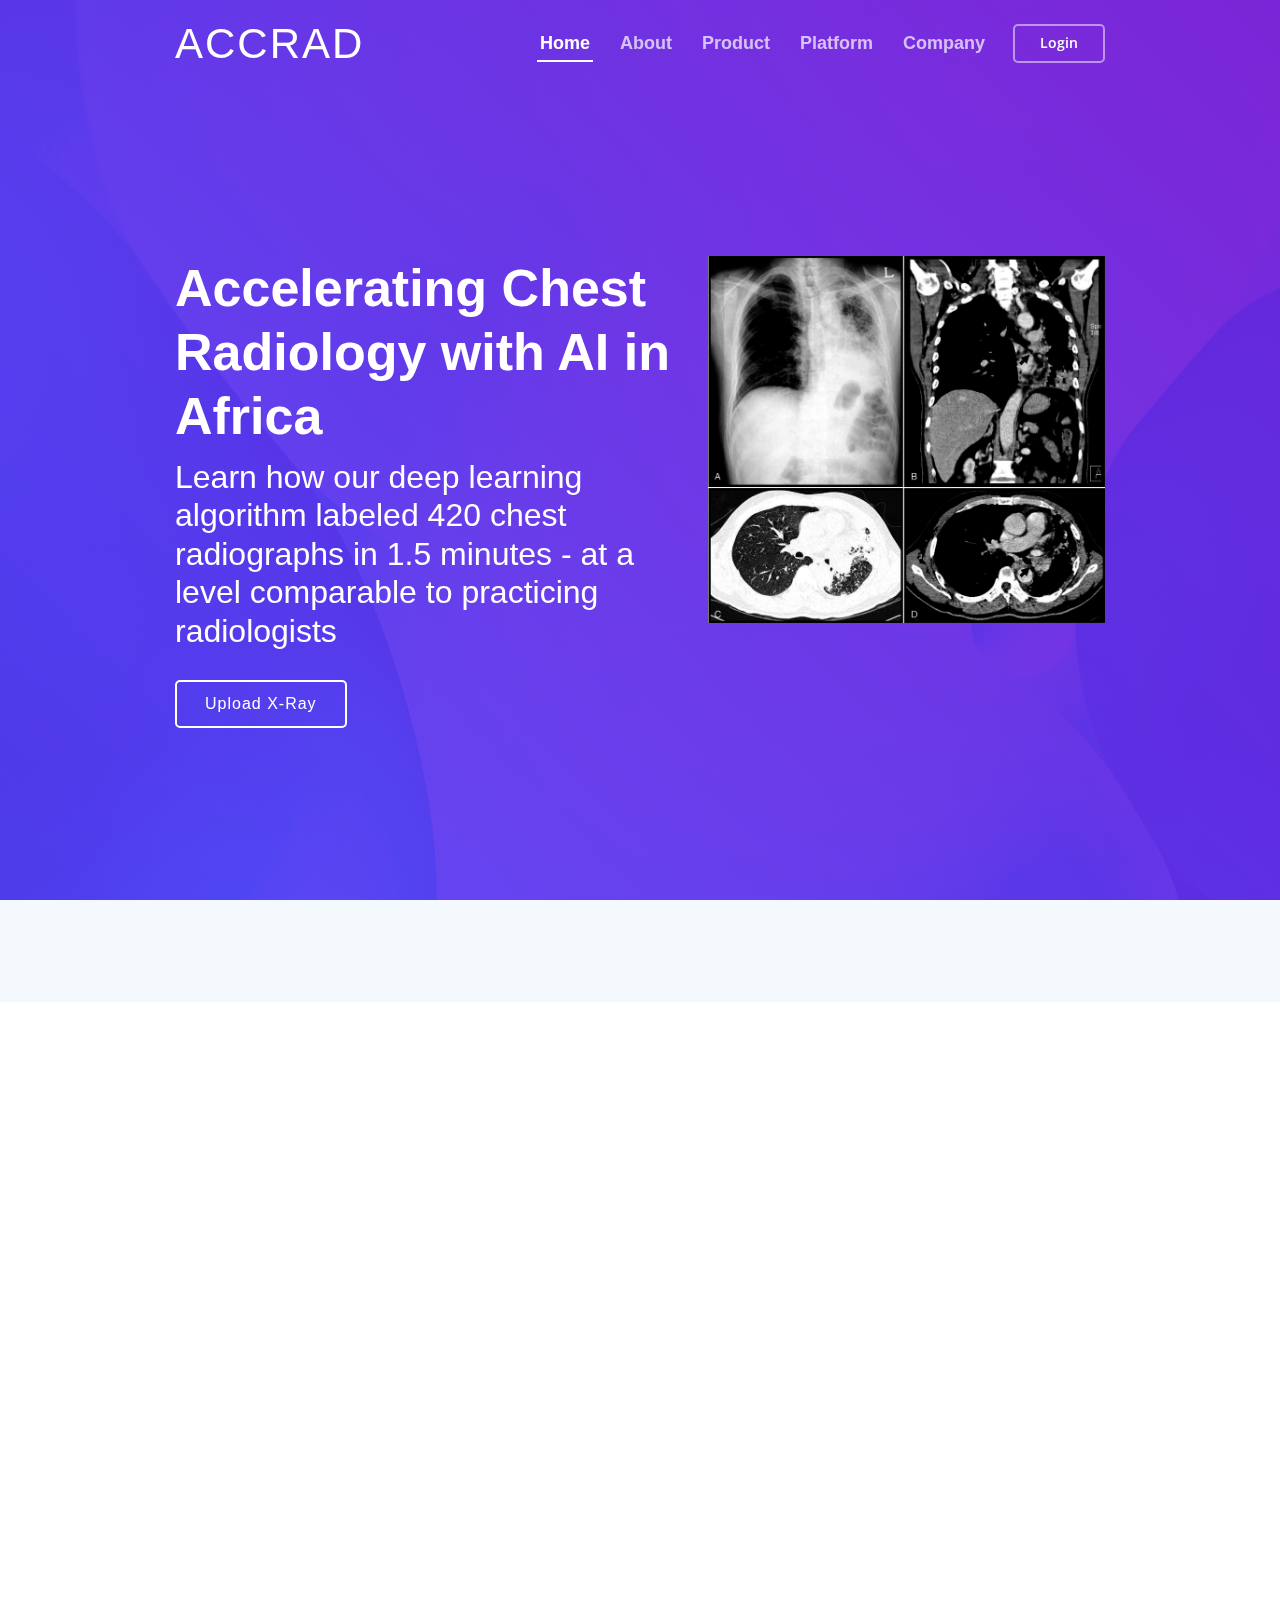
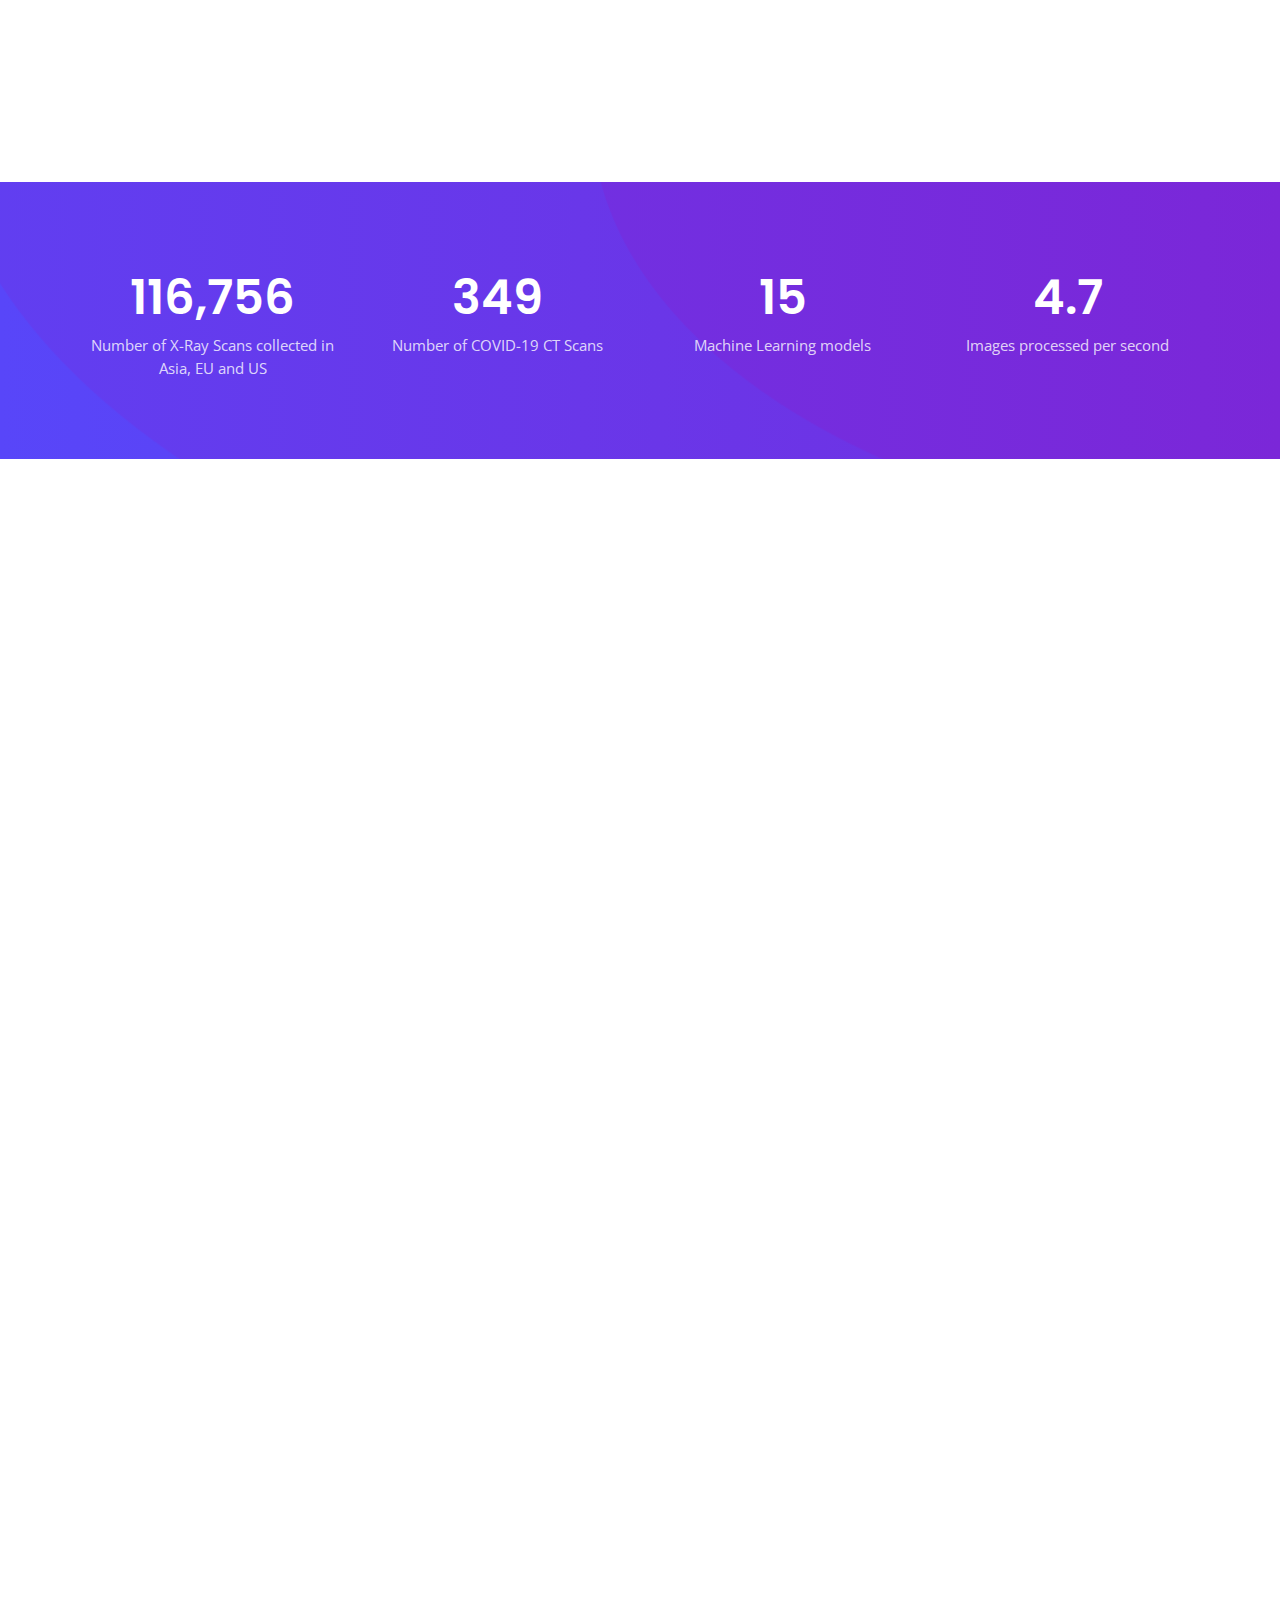
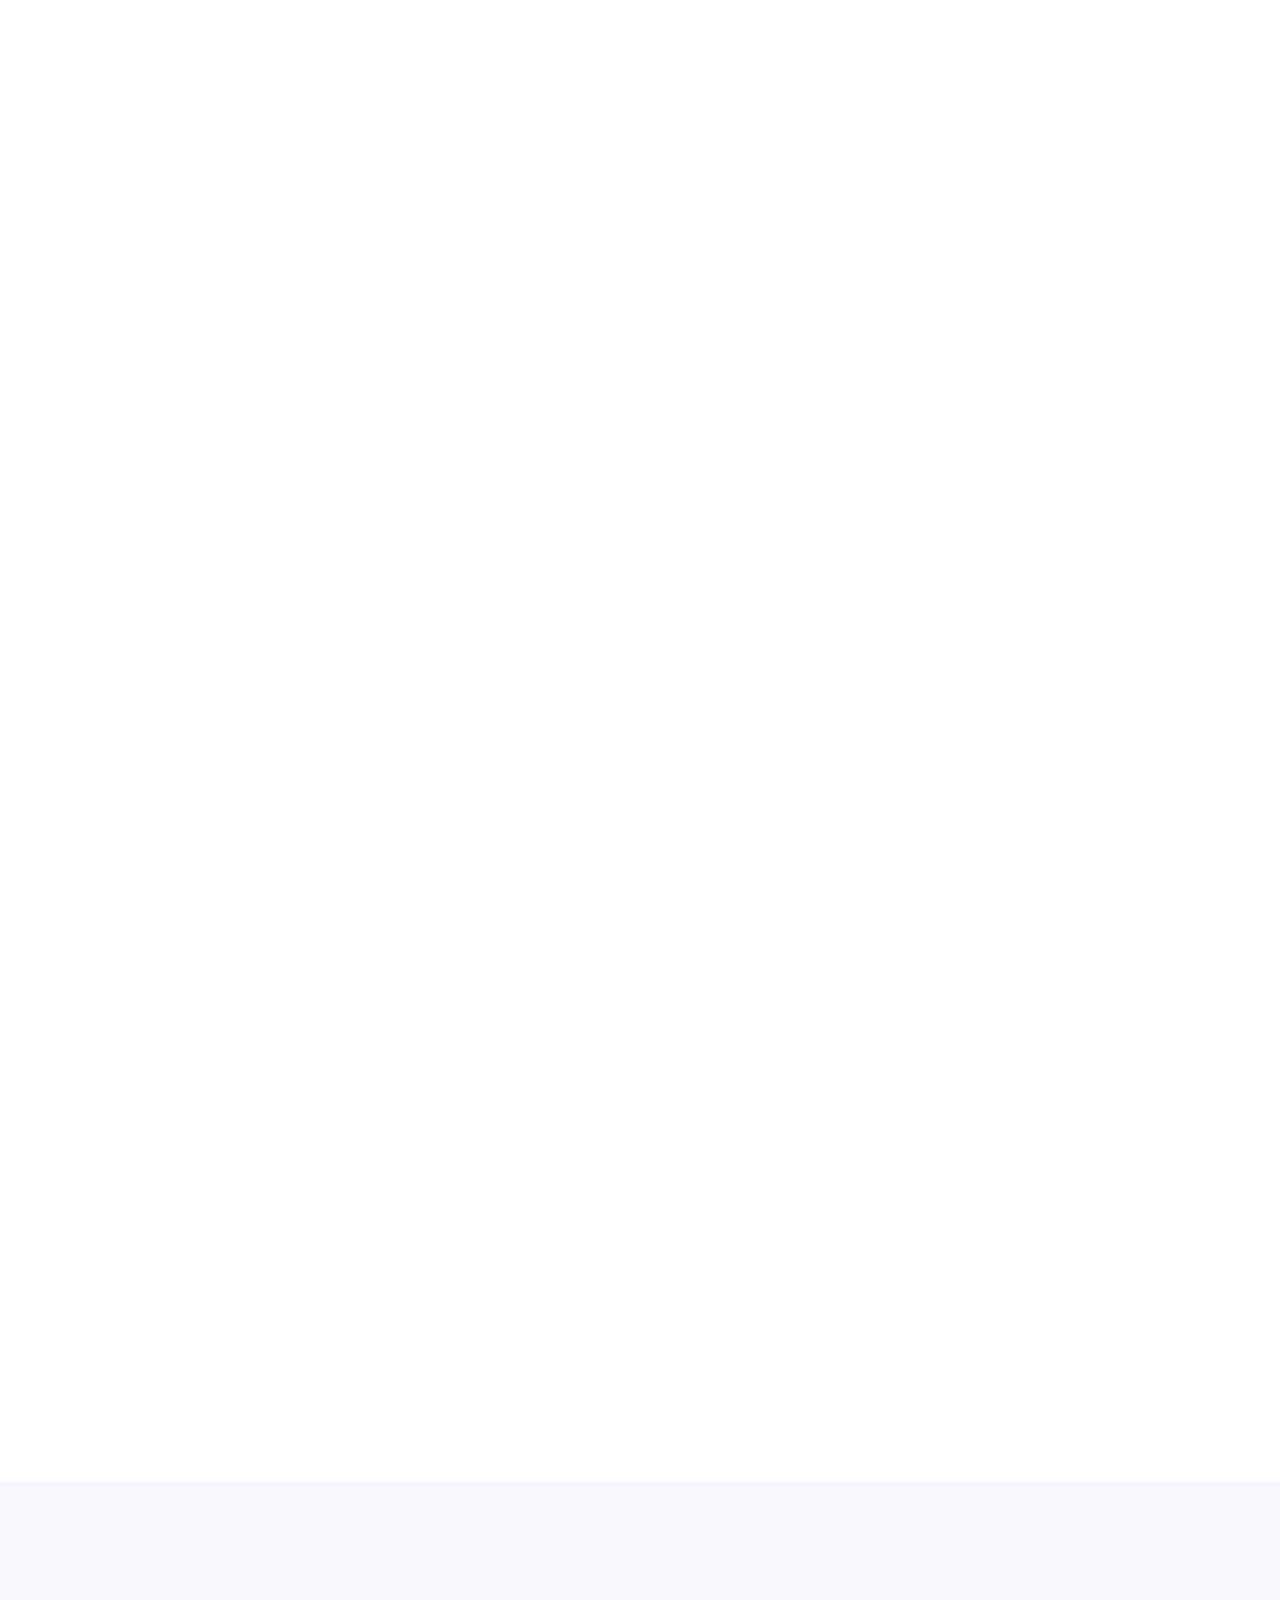
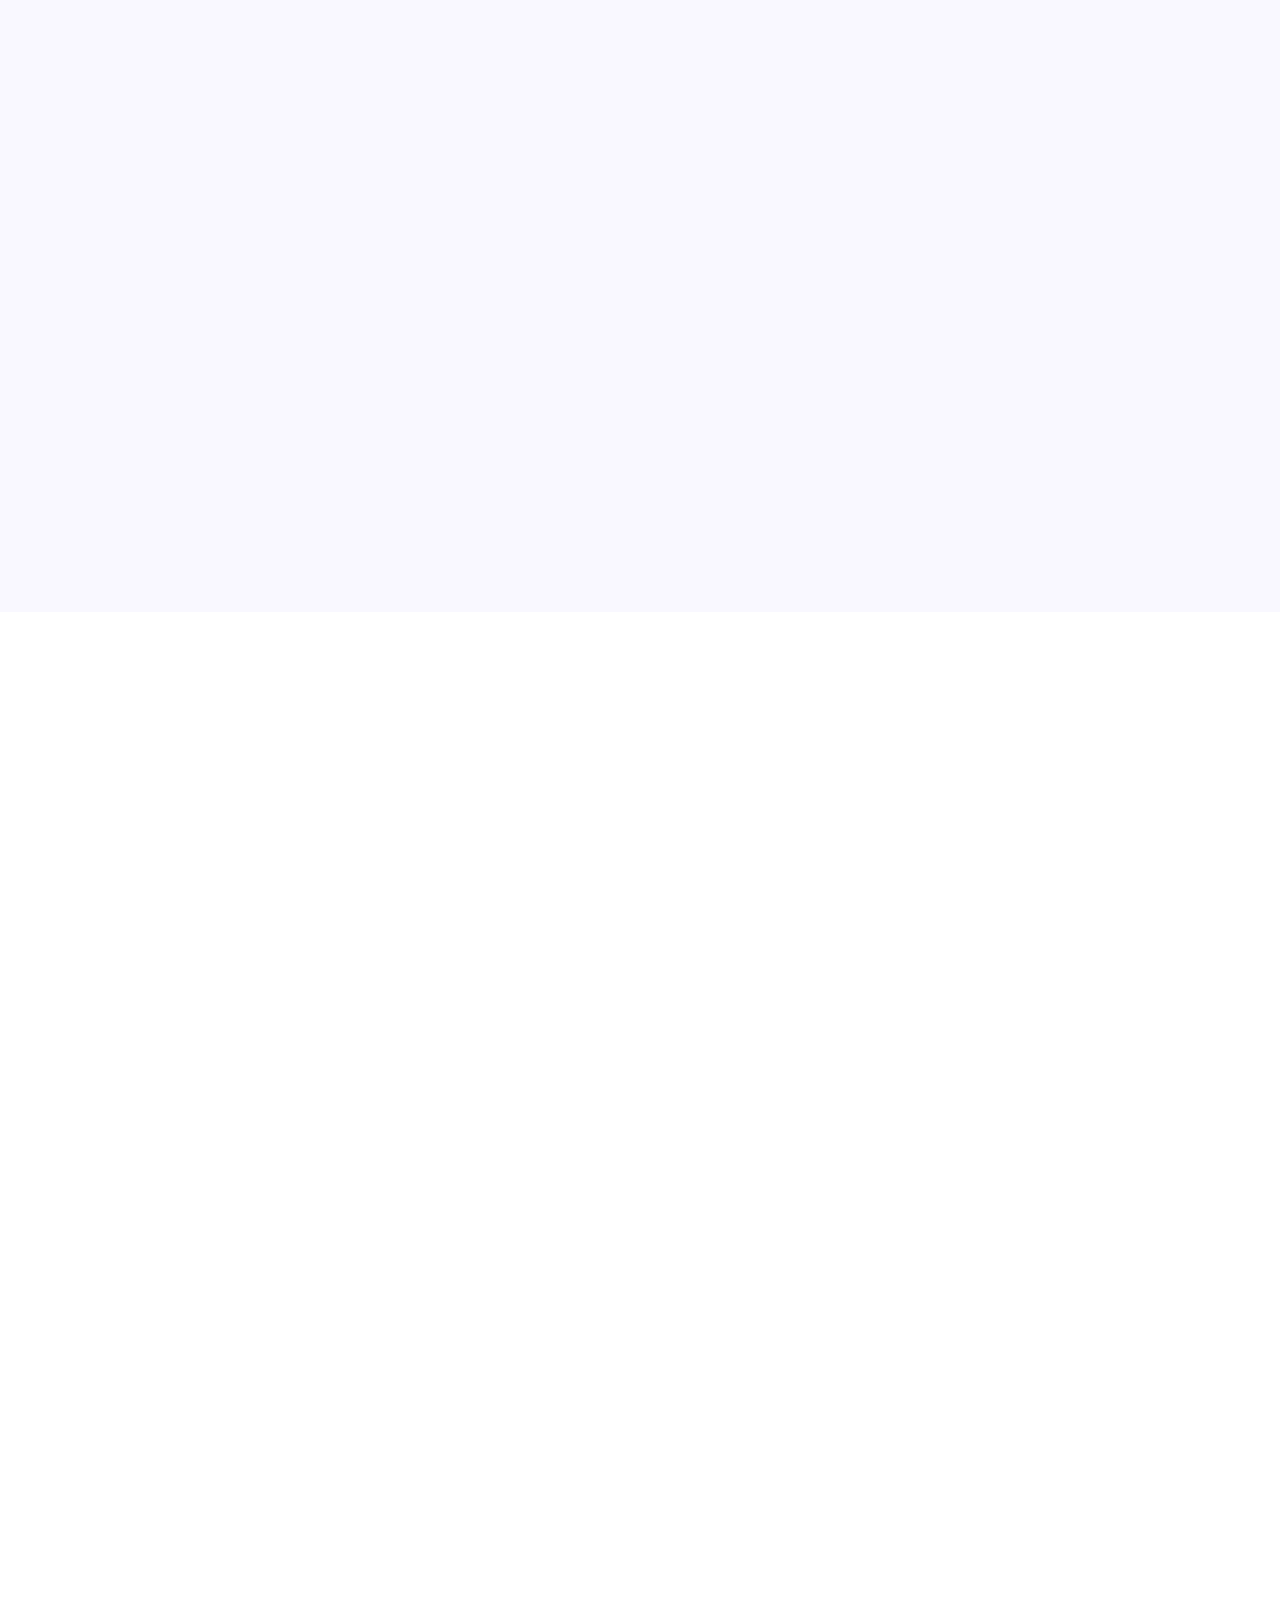
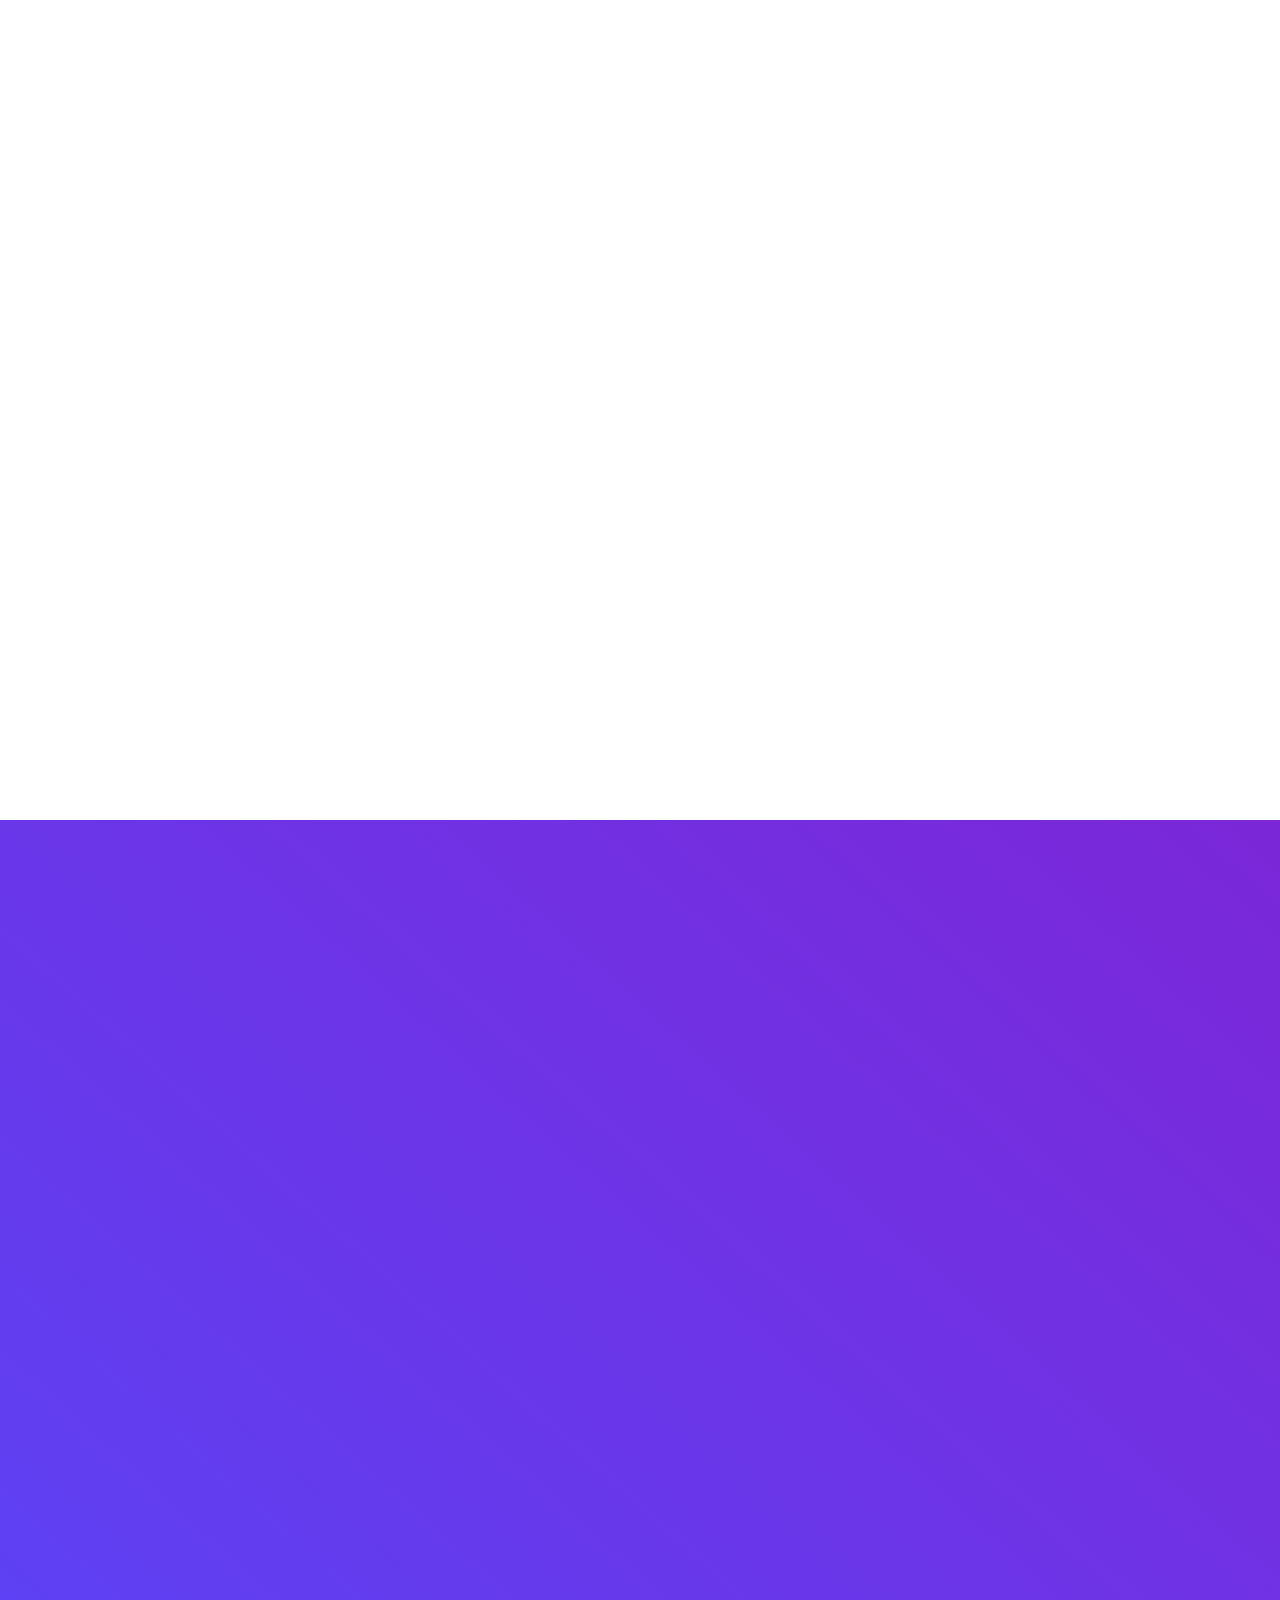
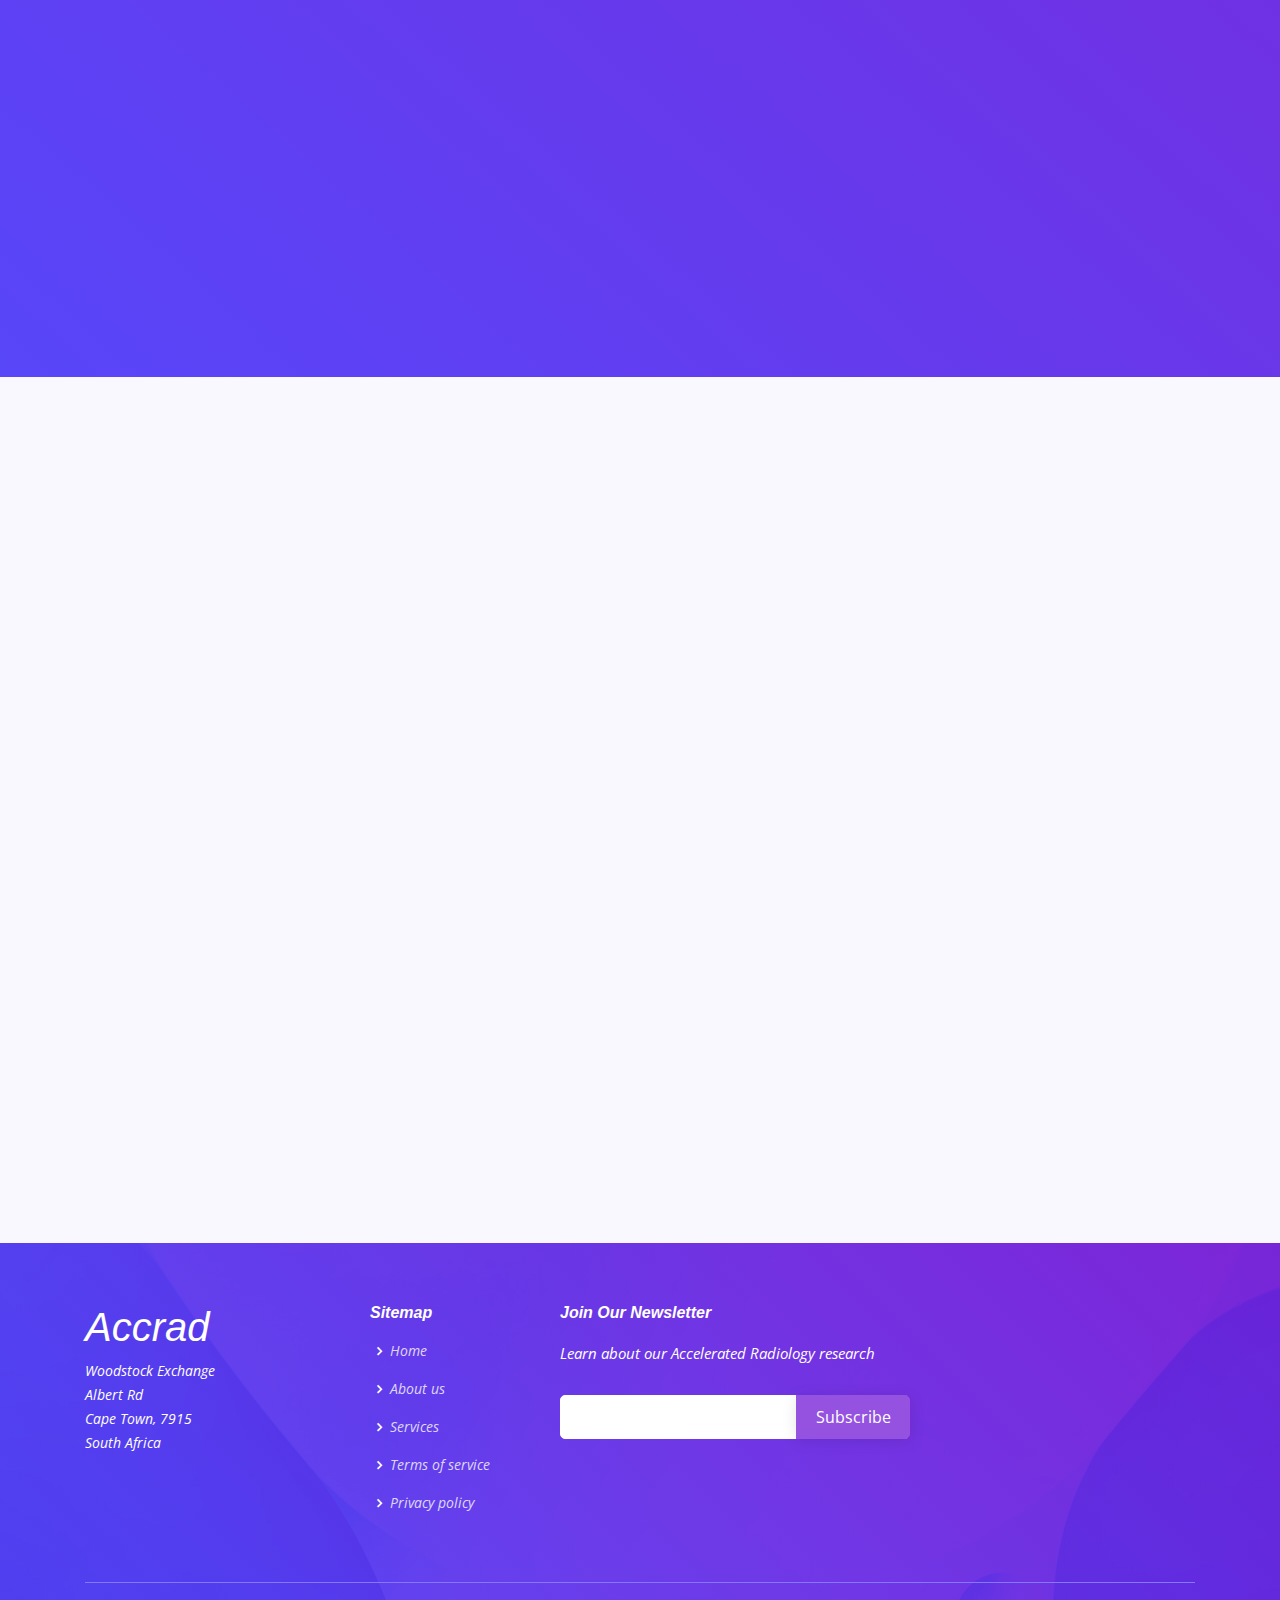
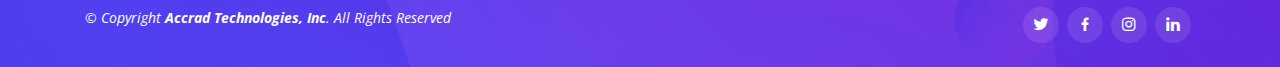
==== index.html @ ffb2a201 "prelim commit" ====
<!DOCTYPE html>
<html lang="en">

<head>
  <meta charset="utf-8">
  <meta content="width=device-width, initial-scale=1.0" name="viewport">

  <title>Accelerated Radiology</title>
  <meta content="" name="descriptison">
  <meta content="" name="keywords">

  <!-- Favicons -->
  <link href="assets/img/favicon.png" rel="icon">
  <link href="assets/img/apple-touch-icon.png" rel="apple-touch-icon">

  <!-- Google Fonts -->
  <link href="https://fonts.googleapis.com/css?family=Open+Sans:300,300i,400,400i,600,600i,700,700i|Roboto:300,300i,400,400i,500,500i,600,600i,700,700i|Poppins:300,300i,400,400i,500,500i,600,600i,700,700i" rel="stylesheet">

  <!-- Vendor CSS Files -->
  <link href="assets/vendor/bootstrap/css/bootstrap.min.css" rel="stylesheet">
  <link href="assets/vendor/icofont/icofont.min.css" rel="stylesheet">
  <link href="assets/vendor/boxicons/css/boxicons.min.css" rel="stylesheet">
  <link href="assets/vendor/owl.carousel/assets/owl.carousel.min.css" rel="stylesheet">
  <link href="assets/vendor/venobox/venobox.css" rel="stylesheet">
  <link href="assets/vendor/aos/aos.css" rel="stylesheet">

  <!-- Template Main CSS File -->
  <link href="assets/css/style.css" rel="stylesheet">

  <!-- =======================================================
  * Template Name: Techie - v2.0.0
  * Template URL: https://bootstrapmade.com/techie-free-skin-bootstrap-3/
  * Author: BootstrapMade.com
  * License: https://bootstrapmade.com/license/
  ======================================================== -->
</head>

<body>

  <!-- ======= Header ======= -->
  <header id="header" class="fixed-top ">
    <div class="container-fluid">

      <div class="row justify-content-center">
        <div class="col-xl-9 d-flex align-items-center">
          <h1 class="logo mr-auto"><a href="index.html">Accrad</a></h1>
          <!-- <h1 class="logo mr-auto"><a href="index.html" class="logo mr-auto"><img src="assets/img/logo.png" alt="" class="img-fluid"></a> </h1>
          Uncomment below if you prefer to use an image logo -->
          

          <nav class="nav-menu d-none d-lg-block">
            <ul>
              <li class="active"><a href="index.html">Home</a></li>
              <li><a href="#about">About</a></li>
              <li><a href="#services">Product</a></li>
              <li><a href="#portfolio">Platform</a></li>
              <li><a href="#team">Company</a></li>

            </ul>
          </nav><!-- .nav-menu -->

          <a href="#about" class="get-started-btn scrollto">Login</a>
        </div>
      </div>

    </div>
  </header><!-- End Header -->

  <!-- ======= Hero Section ======= -->
  <section id="hero" class="d-flex align-items-center">

    <div class="container-fluid" data-aos="fade-up">
      <div class="row justify-content-center">
        <div class="col-xl-5 col-lg-6 pt-3 pt-lg-0 order-2 order-lg-1 d-flex flex-column justify-content-center">
          <h1>Accelerating Chest Radiology with AI in Africa</h1>
          <h2>Learn how our deep learning algorithm labeled 420 chest radiographs in 1.5 minutes - at a level comparable to practicing radiologists</h2>
          <div><a href="#about" class="btn-get-started scrollto">Upload X-Ray</a></div>
        </div>
        <div class="col-xl-4 col-lg-6 order-1 order-lg-2 hero-img" data-aos="zoom-in" data-aos-delay="150">
          <img src="assets/img/hero-img.png" class="img-fluid animated" alt="">
        </div>
      </div>
    </div>

  </section><!-- End Hero -->

  <main id="main">
    <!-- ======= Clients Section ======= -->
    <section id="clients" class="clients clients">
      <div class="container">

        <div class="row">

          <div class="col-lg-2 col-md-4 col-6">
            <img src="assets/img/clients/client-1.png" class="img-fluid" alt="" data-aos="zoom-in">
          </div>

          <div class="col-lg-2 col-md-4 col-6">
            <img src="assets/img/clients/client-2.png" class="img-fluid" alt="" data-aos="zoom-in" data-aos-delay="100">
          </div>

          <div class="col-lg-2 col-md-4 col-6">
            <img src="assets/img/clients/client-3.png" class="img-fluid" alt="" data-aos="zoom-in" data-aos-delay="200">
          </div>
        </div>
      </div>
    </section><!-- End Clients Section -->
    <!-- ======= About Section ======= -->
    <section id="about" class="about">
      <div class="container">

        <div class="row">
          <div class="col-lg-6 order-1 order-lg-2" data-aos="zoom-in" data-aos-delay="150">
            <img src="assets/img/about.jpg" class="img-fluid" alt="">
          </div>
          <div class="col-lg-6 pt-4 pt-lg-0 order-2 order-lg-1 content" data-aos="fade-right">
            <h3>We assist radiologists to reduce their workload with the precision of AI</h3>
            <p class="font-normal">
              For radiologists, it can be difficult at times to diagnose with confidence under uncertainty and time pressure. Our AI helps with accurate and fast image diagnosis
            </p>
            <ul>
              <li><i class="icofont-check-circled"></i> Beyond expert-level detection of abnormal findings</li>
              <li><i class="icofont-check-circled"></i> Significant decrease in overall reading time</li>
              <li><i class="icofont-check-circled"></i> Decrease in unnecessary tests</li>
            </ul>
            <a href="#services" class="read-more">Read More <i class="icofont-long-arrow-right"></i></a>
          </div>
        </div>

      </div>
    </section><!-- End About Section -->

    <!-- ======= Counts Section ======= -->
    <section id="counts" class="counts">
      <div class="container">

        <div class="row counters">

          <div class="col-lg-3 col-6 text-center">
            <span data-toggle="counter-up">116,756</span>
            <p>Number of X-Ray Scans collected in Asia, EU and US</p>
          </div>

          <div class="col-lg-3 col-6 text-center">
            <span data-toggle="counter-up">349</span>
            <p>Number of COVID-19 CT Scans </p>
          </div>

          <div class="col-lg-3 col-6 text-center">
            <span data-toggle="counter-up">15</span>
            <p>Machine Learning models</p>
          </div>

          <div class="col-lg-3 col-6 text-center">
            <span data-toggle="counter-up">4.7</span>
            <p>Images processed per second</p>
          </div>

        </div>

      </div>
    </section><!-- End Counts Section -->

   <!-- ======= About Section ======= -->
   <section id="services" class="about">
    <div class="container">

      <div class="row">
        <div class="col-lg-6 order-1 order-lg-2" data-aos="zoom-in" data-aos-delay="150">
          <img src="assets/img/Lungs.jpg" class="img-fluid" alt="">
        </div>
        <div class="col-lg-6 pt-4 pt-lg-0 order-2 order-lg-1 content" data-aos="fade-right">
          <h3>CheXRad: a trained AI to predict diseases on x-ray images</h3>
          <p class="font-normal">
            We developed CheXRad, a deep learning algorithm that identifies locations in the chest radiograph that have predicted probability for 15 different diseases, including COVID-19
          </p>
        </div>
      </div>

    </div>
  </section><!-- End About Section -->

     <!-- ======= About Section ======= -->
     <section id="services" class="about">
      <div class="container">
  
        <div class="row">
          <div class="col-lg-6 order-1 order-lg-2" data-aos="zoom-in" data-aos-delay="150">
            <img src="assets/img/Diseases.jpg" class="img-fluid" alt="">
          </div>
          <div class="col-lg-6 pt-4 pt-lg-0 order-2 order-lg-1 content" data-aos="fade-right">
            <h3>CheXRad helps to diagnose Pathologies 160x faster</h3>
            <p class="font-normal">
              CheXRad can diagnose certain pathologies in chest radiographs at a level comparable to practicing radiologists on metrics like accuracy, sensitivity and specificity. The big difference in the performance is speed
            </p>
          </div>
        </div>
  
      </div>
    </section><!-- End About Section -->

    <!-- ======= Features Section ======= -->
    <section id="services" class="features">
      <div class="container" data-aos="fade-up">

        <div class="section-title">
          <h1>Features</h1>
          <p>Developed using Accrad’s cutting-edge deep learning technology</p>
        </div>

        <div class="row">
          <div class="col-lg-6 order-2 order-lg-1 d-flex flex-column align-items-lg-center">
            <div class="icon-box mt-5 mt-lg-0" data-aos="fade-up" data-aos-delay="100">
              <i class="bx bx-receipt"></i>
              <h4>Accrad Train</h4>
              <p>Trained with a large-scale, high-quality (clinically/CT-proven cases) training set</p>
            </div>
            <div class="icon-box mt-5" data-aos="fade-up" data-aos-delay="200">
              <i class="bx bx-cube-alt"></i>
              <h4>AI Model Manager </h4>
              <p>An AI model management tool with the ability to store and manage models locally through user inputs, pull models in from external stores via direct download services to create and manage model catalogs</p>
            </div>
            <div class="icon-box mt-5" data-aos="fade-up" data-aos-delay="300">
              <i class="bx bx-images"></i>
              <h4>Performance</h4>
              <p>Our model performed at an average AUROC 0.9991 across all the epochs. That is, our model's predictions are 99.91% correct on average across all classification thresholds</p>
            </div>
            <div class="icon-box mt-5" data-aos="fade-up" data-aos-delay="400">
              <i class="bx bx-shield"></i>
              <h4>Accrad Deploy</h4>
              <p>An extensible reference development framework that facilitates turning AI models into AI-powered clinical workflows with built-in support for DICOM communication and the ability to interface with existing hospital infrastructures</p>
            </div>
          </div>
          <div class="image col-lg-6 order-1 order-lg-2 " data-aos="zoom-in" data-aos-delay="100">
            <img src="assets/img/features.svg" alt="" class="img-fluid">
          </div>
        </div>

      </div>
    </section><!-- End Features Section -->

    <!-- ======= Services Section ======= -->
    <section id="portfolio" class="services section-bg">
      <div class="container" data-aos="fade-up">

        <div class="section-title">
          <h1>Platform</h1>
          <p>Our platform is open to third-party developers. You can upload your algorithms and help doctors save lives while generating passive income. We do the heavy-lifting of Clinical Trials and customer acquisition</p>
        </div>

        <div class="row">
          <div class="col-lg-4 col-md-6 d-flex align-items-stretch" data-aos="zoom-in" data-aos-delay="100">
            <div class="icon-box iconbox-yellow">
              <div class="icon">
                <svg width="100" height="100" viewBox="0 0 600 600" xmlns="http://www.w3.org/2000/svg">
                  <path stroke="none" stroke-width="0" fill="#f5f5f5" d="M300,503.46388370962813C374.79870501325706,506.71871716319447,464.8034551963731,527.1746412648533,510.4981551193396,467.86667711651364C555.9287308511215,408.9015244558933,512.6030010748507,327.5744911775523,490.211057578863,256.5855673507754C471.097692560561,195.9906835881958,447.69079081568157,138.11976852964426,395.19560036434837,102.3242989838813C329.3053358748298,57.3949838291264,248.02791733380457,8.279543830951368,175.87071277845988,42.242879143198664C103.41431057327972,76.34704239035025,93.79494320519305,170.9812938413882,81.28167332365135,250.07896920659033C70.17666984294237,320.27484674793965,64.84698225790005,396.69656628748305,111.28512138212992,450.4950937839243C156.20124167950087,502.5303643271138,231.32542653798444,500.4755392045468,300,503.46388370962813"></path>
                </svg>
                <i class="bx bx-layer"></i>
              </div>
              <h4><a href="">Monetize your code</a></h4>
              <p>We enable developers monetize their algorithms on our platform.  You have algorithms which can help our clients? Monetize it here</p>
            </div>
          </div>

          <div class="col-lg-4 col-md-6 d-flex align-items-stretch mt-4 mt-md-0" data-aos="zoom-in" data-aos-delay="200">
            <div class="icon-box iconbox-orange ">
              <div class="icon">
                <svg width="100" height="100" viewBox="0 0 600 600" xmlns="http://www.w3.org/2000/svg">
                  <path stroke="none" stroke-width="0" fill="#f5f5f5" d="M300,582.0697525312426C382.5290701553225,586.8405444964366,449.9789794690241,525.3245884688669,502.5850820975895,461.55621195738473C556.606425686781,396.0723002908107,615.8543463187945,314.28637112970534,586.6730223649479,234.56875336149918C558.9533121215079,158.8439757836574,454.9685369536778,164.00468322053177,381.49747125262974,130.76875717737553C312.15926192815925,99.40240125094834,248.97055460311594,18.661163978235184,179.8680185752513,50.54337015887873C110.5421016452524,82.52863877960104,119.82277516462835,180.83849132639028,109.12597500060166,256.43424936330496C100.08760227029461,320.3096726198365,92.17705696193138,384.0621239912766,124.79988738764834,439.7174275375508C164.83382741302287,508.01625554203684,220.96474134820875,577.5009287672846,300,582.0697525312426"></path>
                </svg>
                <i class="bx bx-file"></i>
              </div>
              <h4><a href="">Open Source</a></h4>
              <p>Make your open-source code available at Accrad and help doctors save lives while generating passive income for you</p>
            </div>
          </div>

          <div class="col-lg-4 col-md-6 d-flex align-items-stretch mt-4 mt-lg-0" data-aos="zoom-in" data-aos-delay="300">
            <div class="icon-box iconbox-pink">
              <div class="icon">
                <svg width="100" height="100" viewBox="0 0 600 600" xmlns="http://www.w3.org/2000/svg">
                  <path stroke="none" stroke-width="0" fill="#f5f5f5" d="M300,541.5067337569781C382.14930387511276,545.0595476570109,479.8736841581634,548.3450877840088,526.4010558755058,480.5488172755941C571.5218469581645,414.80211281144784,517.5187510058486,332.0715597781072,496.52539010469104,255.14436215662573C477.37192572678356,184.95920475031193,473.57363656557914,105.61284051026155,413.0603344069578,65.22779650032875C343.27470386102294,18.654635553484475,251.2091493199835,5.337323636656869,175.0934190732945,40.62881213300186C97.87086631185822,76.43348514350839,51.98124368387456,156.15599469081315,36.44837278890362,239.84606092416172C21.716077023791087,319.22268207091537,43.775223500013084,401.1760424656574,96.891909868211,461.97329694683043C147.22146801428983,519.5804099606455,223.5754009179313,538.201503339737,300,541.5067337569781"></path>
                </svg>
                <i class="bx bx-tachometer"></i>
              </div>
              <h4><a href="">Scalability</a></h4>
              <p> Our Platform is built on accelerated deep learning processors for scalable inference workloads in the Cloud</p>
            </div>
          </div>
        </div>

      </div>
    </section><!-- End Services Section -->
  
    <!-- ======= About Section ======= -->
    <section id="team" class="about">
      <div class="container">

        <div class="row">
          <div class="col-lg-6 order-1 order-lg-2" data-aos="zoom-in" data-aos-delay="150">
            <img src="assets/img/radacc.jpg" class="img-fluid" alt="">
          </div>
          <div class="col-lg-6 pt-4 pt-lg-0 order-2 order-lg-1 content" data-aos="fade-right">
            <h3>Accrad is building Africa’s largest medical AI software company</h3>
            <p class="font-normal">
              We are devoted to conquering cancer and other pathologies across Africa. Our AI software assists radiologists save time and diagnose with accuracy under pressure
            </p>
            <p class="font-normal">
              We make AI software that can save lives and make it better. We promote creativity. Ideas can come from intuitions, but the final product comes from robust evidence.
            <p class="font-normal">
              This is our journey. You can become part of it
            </p>              
              <ul>
              <li><i class="icofont-check-circled"></i> 2017: TMIP Brain Tumor Recognition System founded</li>
              <li><i class="icofont-check-circled"></i> 2018: TMIP Presented at Intel AI Developer Conference</li>
              <li><i class="icofont-check-circled"></i> 2019: TMIP Chest Radiograph Annotation System</li>
              <li><i class="icofont-check-circled"></i> 2020: TMIP v2 COVID-19 Recognition System</li>
              <li><i class="icofont-check-circled"></i> 2020: Renamed TMIP to Accrad (Accelerated Radiology)</li>
            </ul>
          </div>
        </div>

      </div>
    </section><!-- End About Section -->
  

    <!-- ======= Team Section ======= -->
    <section id="team" class="team">
      <div class="container">

        <div class="row">
          <div class="col-lg-4">
            <div class="section-title" data-aos="fade-right">
              <h1>Team</h1>
              <p>We are devoted to conquering cancer and
                other chest pathologies across Africa by
                assisting radiologists. Our mission is to
                deliver 100% accurate diagnosis using AI as the Radialogist's assistant.</p>
            </div>
          </div>
          <div class="col-lg-8">
            <div class="row">

              <div class="col-lg-6">
                <div class="member" data-aos="zoom-in" data-aos-delay="100">
                  <div class="pic"><img src="assets/img/team/team-1.jpg" class="img-fluid" alt=""></div>
                  <div class="member-info">
                    <h4>Shahram Rezasade</h4>
                    <span>Co-Founder</span>
                    <p>Chief Executive Officer</p>
                    <div class="social">
                      <a href="https://www.linkedin.com/in/srezasade/?originalSubdomain=uk"> <i class="bx bxl-linkedin"></i> </a>
                    </div>
                  </div>
                </div>
              </div>

              <div class="col-lg-6 mt-4 mt-lg-0">
                <div class="member" data-aos="zoom-in" data-aos-delay="200">
                  <div class="pic"><img src="assets/img/team/team-2.jpg" class="img-fluid" alt=""></div>
                  <div class="member-info">
                    <h4>Thabo Koee</h4>
                    <span>Co-Founder</span>
                    <p>Chief Technology Officer</p>
                    <div class="social">
                      <a href="https://www.linkedin.com/in/thabo-koee-584480100"> <i class="bx bxl-linkedin"></i> </a>
                    </div>
                  </div>
                </div>
              </div>

              <div class="col-lg-6 mt-4">
                <div class="member" data-aos="zoom-in" data-aos-delay="300">
                  <div class="pic"><img src="assets/img/team/team-3.jpg" class="img-fluid" alt=""></div>
                  <div class="member-info">
                    <h4>Moloti Tebogo Nakampe</h4>
                    <span>Co-Founder</span>
                    <p>Head of Applied AI</p>
                    <div class="social">

                      <a href="https://www.linkedin.com/in/moloti-tebogo-nakampe-0079664a/"> <i class="linkedin"><i class="bx bxl-linkedin"></i> </a>
                    </div>
                  </div>
                </div>
              </div>
              </div>

            </div>

          </div>
        </div>

      </div>
    </section><!-- End Team Section -->    
    <!-- ======= Frequently Asked Questions Section ======= -->
    <section id="faq" class="faq">
      <div class="container" data-aos="fade-up">

        <div class="section-title">
          <h2>Frequently Asked Questions</h2>
        </div>

        <div class="faq-list">
          <ul>
            <li data-aos="fade-up" data-aos="fade-up" data-aos-delay="100">
              <i class="bx bx-help-circle icon-help"></i> <a data-toggle="collapse" class="collapse" href="#faq-list-1">What is an algorithm? <i class="bx bx-chevron-down icon-show"></i><i class="bx bx-chevron-up icon-close"></i></a>
              <div id="faq-list-1" class="collapse show" data-parent=".faq-list">
                <p class="font-normal">
                  An algorithm is a set of step-by-step instructions which can be followed to accomplish a goal or solve a problem. A cooking recipe can be an algorithm, just like directions to the hospital. Most of the time, however, we refer to computer algorithms. These are pieces of computer code aimed at solving specific problems. You insert data, the computer algorithm performs calculations based on this data, and gives you an output; the solution to the problem. In the context of radiology, an algorithm is usually a piece of computer code that takes a medical image as input and returns an answer to help the radiologist with his/her diagnosis.
                </p>
              </div>
            </li>

            <li data-aos="fade-up" data-aos-delay="200">
              <i class="bx bx-help-circle icon-help"></i> <a data-toggle="collapse" href="#faq-list-2" class="collapsed">What is (training) data? <i class="bx bx-chevron-down icon-show"></i><i class="bx bx-chevron-up icon-close"></i></a>
              <div id="faq-list-2" class="collapse" data-parent=".faq-list">
                <p>
                  To build an algorithm you (almost) always need a dataset, the training data, to get started. This dataset will be a batch of the type of data you want your algorithm to analyze. In radiology, this would be image data. Depending on the type of algorithm used, you may need additional information as well. This may be information on what you see in the image (e.g. a segmentation) or other patient information. 
                </p>
              </div>
            </li>

            <li data-aos="fade-up" data-aos-delay="300">
              <i class="bx bx-help-circle icon-help"></i> <a data-toggle="collapse" href="#faq-list-3" class="collapsed">What is artificial intelligence (AI) and how does it work?
                <i class="bx bx-chevron-down icon-show"></i><i class="bx bx-chevron-up icon-close"></i></a>
              <div id="faq-list-3" class="collapse" data-parent=".faq-list">
                <p>
                  Depending on the context, several definitions for artificial intelligence can be used. Many of these definitions link human behavior to the (intended) behavior of a computer. In the case of radiology these definitions do not quite cover the scope of AI as there are many situations where AI exceeds human capabilities. In radiogenomics, for example, we link genetic information to what we see on medical images, enabling us to predict the presence or absence of genetic mutations in a tumor which can be used to determine further diagnosis and management.
                </p>
              </div>
            </li>

            <li data-aos="fade-up" data-aos-delay="400">
              <i class="bx bx-help-circle icon-help"></i> <a data-toggle="collapse" href="#faq-list-4" class="collapsed">What is machine learning (ML) and how does it work? <i class="bx bx-chevron-down icon-show"></i><i class="bx bx-chevron-up icon-close"></i></a>
              <div id="faq-list-4" class="collapse" data-parent=".faq-list">
                <p>
                  Machine learning algorithms are a subset of artificial intelligence methods, characterized by the fact that you do not have to tell the computer how to solve the problem in advance. Instead, the computer learns to solve tasks by recognizing patterns in the data.
                </p>
              </div>
            </li>

            <li data-aos="fade-up" data-aos-delay="500">
              <i class="bx bx-help-circle icon-help"></i> <a data-toggle="collapse" href="#faq-list-5" class="collapsed">What is deep learning (DL) and how does it work? <i class="bx bx-chevron-down icon-show"></i><i class="bx bx-chevron-up icon-close"></i></a>
              <div id="faq-list-5" class="collapse" data-parent=".faq-list">
                <p>
                  Deep learning is a subset of machine learning with the main differentiating factor being that deep learning uses “deep neural networks”, whereas machine learning comprises a much broader set of techniques. Deep neural networks are similar to the simple network described previously. However, deep networks have hidden layers between the input and the output layer to refine the calculations and hence the predictions. Simple neural networks require pre-processing to derive the image features which will be the input data for the network, whereas deep neural networks can use the image directly as input.
                </p>
              </div>
            </li>

            <li data-aos="fade-up" data-aos-delay="060">
              <i class="bx bx-help-circle icon-help"></i> <a data-toggle="collapse" href="#faq-list-4" class="collapsed">How can AI help the radiologist? <i class="bx bx-chevron-down icon-show"></i><i class="bx bx-chevron-up icon-close"></i></a>
              <div id="faq-list-4" class="collapse" data-parent=".faq-list">
                <p>
                  Radiologists are extremely busy healthcare professionals. They cannot afford to make any mistakes. They need to interact with a wide range of referring physicians; neurologists, urologists, orthopedic practitioners, the list goes on. They need to be sharp, always. What AI can bring these stretched radiologists and make them even better at what they do is:
                </p>
                <p>
                  Provide a more differentiated diagnosis
                </p>
                <p>
                  Pick up repetitive routine tasks, Offer a second opinion 
                </p>
                <p>
                  Eliminate inter- and intra-observer variability, 
                  Quality increase for better patient outcomes, 
                  Efficiency improvement to benefit the patient                                    
                </p>                
              </div>
            </li> 
            

            <li data-aos="fade-up" data-aos-delay="700">
              <i class="bx bx-help-circle icon-help"></i> <a data-toggle="collapse" href="#faq-list-4" class="collapsed">Will AI take over radiologist jobs? <i class="bx bx-chevron-down icon-show"></i><i class="bx bx-chevron-up icon-close"></i></a>
              <div id="faq-list-4" class="collapse" data-parent=".faq-list">
                <p>
                  No, it will not take over radiologist jobs. It most certainly will take over some radiologist tasks. It will support radiologists by performing automatic measurements which are currently very time consuming. It will pick up routine tasks which are experienced as cumbersome by a lot of radiologists. Yet, radiologists have a much more differentiated job than these type of tasks alone. In summary, AI is here to assist radiologist to make their lives easier.
                </p>
              </div>
            </li>            

          </ul>
        </div>

      </div>
    </section><!-- End Frequently Asked Questions Section -->

    <!-- ======= Contact Section ======= -->
    <section id="contact" class="contact section-bg">
      <div class="container" data-aos="fade-up">

        <div class="section-title">
          <h1>Contact</h1>
        </div>

        <div class="row">
          <div class="col-lg-6">
            <div class="info-box mb-4">
              <i class="bx bx-map"></i>
              <h3>Our Address</h3>
              <p>
                Woodstock Exchange, Albert Rd, Cape Town, 7915, South Africa <br>
              </p>
            </div>
          </div>

        </div>

        <div class="row">

          <div class="col-lg-6 ">
            <iframe class="mb-4 mb-lg-0" src="https://www.google.com/maps/embed?pb=!1m18!1m12!1m3!1d3310.553403108621!2d18.44368381521181!3d-33.92689198064036!2m3!1f0!2f0!3f0!3m2!1i1024!2i768!4f13.1!3m3!1m2!1s0x1dcc5d995deb029f%3A0x5c8eab4443e8b831!2sWoodstock%20Exchange%2C%20Albert%20Rd%2C%20Woodstock%2C%20Cape%20Town%2C%207915!5e0!3m2!1sen!2sza!4v1588861807809!5m2!1sen!2sza" frameborder="0" style="border:0; width: 100%; height: 384px;" allowfullscreen></iframe>
          </div>

          <div class="col-lg-6">
            <form action="forms/contact.php" method="post" role="form" class="php-email-form">
              <div class="form-row">
                <div class="col-md-6 form-group">
                  <input type="text" name="name" class="form-control" id="name" placeholder="Your Name" data-rule="minlen:4" data-msg="Please enter at least 4 chars" />
                  <div class="validate"></div>
                </div>
                <div class="col-md-6 form-group">
                  <input type="email" class="form-control" name="email" id="email" placeholder="Your Email" data-rule="email" data-msg="Please enter a valid email" />
                  <div class="validate"></div>
                </div>
              </div>
              <div class="form-group">
                <input type="text" class="form-control" name="subject" id="subject" placeholder="Subject" data-rule="minlen:4" data-msg="Please enter at least 8 chars of subject" />
                <div class="validate"></div>
              </div>
              <div class="form-group">
                <textarea class="form-control" name="message" rows="5" data-rule="required" data-msg="Please write something for us" placeholder="Message"></textarea>
                <div class="validate"></div>
              </div>
              <div class="mb-3">
                <div class="loading">Loading</div>
                <div class="error-message"></div>
                <div class="sent-message">Your message has been sent. Thank you!</div>
              </div>
              <div class="text-center"><button type="submit">Send Message</button></div>
            </form>
          </div>

        </div>

      </div>
    </section><!-- End Contact Section -->

  </main><!-- End #main -->

  <!-- ======= Footer ======= -->
  <footer id="footer">

    <div class="footer-top">
      <div class="container">
        <div class="row">

          <div class="col-lg-3 col-md-6 footer-contact">
            <h1>Accrad</h1>
            <p>
              Woodstock Exchange <br>
              Albert Rd<br>
              Cape Town, 7915<br>
              South Africa <br><br>
            </p>
          </div>

          <div class="col-lg-2 col-md-6 footer-links">
            <h4>Sitemap</h4>
            <ul>
              <li><i class="bx bx-chevron-right"></i> <a href="#">Home</a></li>
              <li><i class="bx bx-chevron-right"></i> <a href="#">About us</a></li>
              <li><i class="bx bx-chevron-right"></i> <a href="#">Services</a></li>
              <li><i class="bx bx-chevron-right"></i> <a href="#">Terms of service</a></li>
              <li><i class="bx bx-chevron-right"></i> <a href="#">Privacy policy</a></li>
            </ul>
          </div>

          <div class="col-lg-4 col-md-6 footer-newsletter">
            <h4>Join Our Newsletter</h4>
            <p>Learn about our Accelerated Radiology research</p>
            <form action="" method="post">
              <input type="email" name="email"><input type="submit" value="Subscribe">
            </form>
          </div>

        </div>
      </div>
    </div>

    <div class="container">

      <div class="copyright-wrap d-md-flex py-4">
        <div class="mr-md-auto text-center text-md-left">
          <div class="copyright">
            &copy; Copyright <strong><span>Accrad Technologies, Inc</span></strong>. All Rights Reserved
          </div>
        </div>
        <div class="social-links text-center text-md-right pt-3 pt-md-0">
          <a href="https://twitter.com/AccradAI" class="twitter"><i class="bx bxl-twitter"></i></a>
          <a href="https://www.instagram.com/accrad/" class="facebook"><i class="bx bxl-facebook"></i></a>
          <a href="https://www.instagram.com/accrad/" class="instagram"><i class="bx bxl-instagram"></i></a>
          <a href="https://twitter.com/AccradAI" class="linkedin"><i class="bx bxl-linkedin"></i></a>
        </div>
      </div>

    </div>
  </footer><!-- End Footer -->

  <a href="#" class="back-to-top"><i class="icofont-simple-up"></i></a>
  <div id="preloader"></div>

  <!-- Vendor JS Files -->
  <script src="assets/vendor/jquery/jquery.min.js"></script>
  <script src="assets/vendor/bootstrap/js/bootstrap.bundle.min.js"></script>
  <script src="assets/vendor/jquery.easing/jquery.easing.min.js"></script>
  <script src="assets/vendor/php-email-form/validate.js"></script>
  <script src="assets/vendor/waypoints/jquery.waypoints.min.js"></script>
  <script src="assets/vendor/counterup/counterup.min.js"></script>
  <script src="assets/vendor/owl.carousel/owl.carousel.min.js"></script>
  <script src="assets/vendor/isotope-layout/isotope.pkgd.min.js"></script>
  <script src="assets/vendor/venobox/venobox.min.js"></script>
  <script src="assets/vendor/aos/aos.js"></script>

  <!-- Template Main JS File -->
  <script src="assets/js/main.js"></script>

</body>

</html>
---- assets/vendor/venobox/venobox.css ----
/* ------ venobox.css --------*/
.vbox-overlay *, .vbox-overlay *:before, .vbox-overlay *:after{
    -webkit-backface-visibility: hidden;
    -webkit-box-sizing:border-box;
    -moz-box-sizing:border-box;
    box-sizing:border-box;
}
.vbox-overlay * { 
    -webkit-backface-visibility: visible;
    backface-visibility: visible;
}
.vbox-overlay{
    display: -webkit-flex;
    display: flex;
    -webkit-flex-direction: column;
    flex-direction: column;
    -webkit-justify-content: center;
    justify-content: center;
    -webkit-align-items: center;
    align-items: center;
    position: fixed;
    left: 0;
    top: 0;
    bottom: 0;
    right: 0;
    z-index: 999999;
}

/* ----- navigation ----- */
.vbox-title{
    width: 100%;
    height: 40px;
    float: left;
    text-align: center;
    line-height: 28px;
    font-size: 12px;
    padding: 6px 50px;
    overflow: hidden;
    position: fixed;
    display: none;
    left: 0;
    z-index: 89;
}
.vbox-close{
    cursor: pointer;
    position: fixed;
    top: -1px;
    right: 0;
    width: 50px;
    height: 40px;
    padding: 6px;
    display: block;
    background-position:10px center;
    overflow: hidden;
    font-size: 24px;
    line-height: 1;
    text-align: center;
    z-index: 99;
}
.vbox-left{
    cursor: pointer;
    position: fixed;
    left: 0;
    height: 40px;
    overflow: hidden;
    line-height: 28px;
    font-size: 12px;
    z-index: 99;
    display: flex;
    align-items:center;
}
.vbox-num{
    display: inline-block;
    margin: 6px 0 6px 15px;
}
/* ----- Social share ----- */
.vbox-share{
    line-height: 28px;
    font-size: 12px;
    overflow: hidden;
    position: fixed;
    left: 0;
    z-index: 98;
    display: flex;
    align-items:center;
    justify-content: center;
    width: 100%;
    text-align: center;
}
.vbox-share svg{
    max-height: 28px;
    width: 28px;
    z-index: 10;
    margin-left: 12px;
    margin-top: 6px;
    margin-bottom: 6px;
    vertical-align: middle;
}


/* ----- navigation ARROWS ----- */
.vbox-next, .vbox-prev{
    position: fixed;
    top: 50%;
    margin-top: -15px;
    overflow: hidden;
    cursor: pointer;
    display: block;
    width: 45px;
    height: 45px;
    z-index: 99;
}
.vbox-next span, .vbox-prev span{
    position: relative;
    width: 20px;
    height: 20px;
    border: 2px solid transparent;
    border-top-color: #B6B6B6;
    border-right-color: #B6B6B6;
    text-indent: -100px;
    position: absolute;
    top: 8px;
    display: block;
}
.vbox-prev{
    left: 15px;
}
.vbox-next{
    right: 15px;
}
.vbox-prev span{
    left: 10px;
    -ms-transform: rotate(-135deg);
    -webkit-transform: rotate(-135deg);
    transform: rotate(-135deg);
}
.vbox-next span{
    -ms-transform: rotate(45deg);
    -webkit-transform: rotate(45deg);
    transform: rotate(45deg);
    right: 10px;
}
/* ------- inline window ------ */
.vbox-inline{
    width: 420px;
    height: 315px;
    height: 70vh;
    padding: 10px;
    background: #fff;
    margin: 0 auto;
    overflow: auto;
    text-align: left;
}
/* ------- Video & iFrames window ------ */
.venoframe{
    max-width: 100%;
    width: 100%;
    border: none;
    width: 100%;
    height: 260px;
    height: 70vh;
}
.venoframe.vbvid{
    height: 260px;
}
@media (min-width: 768px) {
    .venoframe, .vbox-inline{
        width: 90%;
        height: 360px;
        height: 70vh;
    }
    .venoframe.vbvid{
        width: 640px;
        height: 360px;
    }
}
@media (min-width: 992px) {
    .venoframe, .vbox-inline{
        max-width: 1200px;
        width: 80%;
        height: 540px;
        height: 70vh;
    }
    .venoframe.vbvid{
        width: 960px;
        height: 540px;
    }
}
/* 
Please do NOT edit this part! 
or at least read this note: http://i.imgur.com/7C0ws9e.gif
*/
.vbox-open{
    overflow: hidden;
}
.vbox-container{
    position: absolute;
    left: 0;
    right: 0;
    top: 0;
    bottom: 0;
    overflow-x: hidden;
    overflow-y: scroll;
    overflow-scrolling: touch;
    -webkit-overflow-scrolling: touch;
    z-index: 20;
    max-height: 100%;

}

.vbox-content{
    text-align: center;
    float: left;
    width: 100%;
    position: relative;
    overflow: hidden;
    padding: 20px 4%;
}
.vbox-container img{
    max-width: 100%;
    height: auto;
}
.vbox-figlio{
    box-shadow: 0 0 12px rgba(0,0,0,0.19), 0 6px 6px rgba(0,0,0,0.23);
    max-width: 100%;
    text-align: initial;
}
img.vbox-figlio{
    -webkit-user-select: none;
-khtml-user-select: none;
-moz-user-select: none;
-o-user-select: none;
user-select: none;
}
.vbox-content.swipe-left{
    margin-left: -200px !important;
}
.vbox-content.swipe-right{
    margin-left: 200px !important;
}
.vbox-animated{
    webkit-transition: margin 300ms ease-out;
    transition: margin 300ms ease-out;
}

/* ---------- preloader ----------
 * SPINKIT 
 * http://tobiasahlin.com/spinkit/
-------------------------------- */
.sk-double-bounce,.sk-rotating-plane{width:40px;height:40px;margin:40px auto}.sk-rotating-plane{background-color:#333;-webkit-animation:sk-rotatePlane 1.2s infinite ease-in-out;animation:sk-rotatePlane 1.2s infinite ease-in-out}@-webkit-keyframes sk-rotatePlane{0%{-webkit-transform:perspective(120px) rotateX(0) rotateY(0);transform:perspective(120px) rotateX(0) rotateY(0)}50%{-webkit-transform:perspective(120px) rotateX(-180.1deg) rotateY(0);transform:perspective(120px) rotateX(-180.1deg) rotateY(0)}100%{-webkit-transform:perspective(120px) rotateX(-180deg) rotateY(-179.9deg);transform:perspective(120px) rotateX(-180deg) rotateY(-179.9deg)}}@keyframes sk-rotatePlane{0%{-webkit-transform:perspective(120px) rotateX(0) rotateY(0);transform:perspective(120px) rotateX(0) rotateY(0)}50%{-webkit-transform:perspective(120px) rotateX(-180.1deg) rotateY(0);transform:perspective(120px) rotateX(-180.1deg) rotateY(0)}100%{-webkit-transform:perspective(120px) rotateX(-180deg) rotateY(-179.9deg);transform:perspective(120px) rotateX(-180deg) rotateY(-179.9deg)}}.sk-double-bounce{position:relative}.sk-double-bounce .sk-child{width:100%;height:100%;border-radius:50%;background-color:#333;opacity:.6;position:absolute;top:0;left:0;-webkit-animation:sk-doubleBounce 2s infinite ease-in-out;animation:sk-doubleBounce 2s infinite ease-in-out}.sk-chasing-dots .sk-child,.sk-spinner-pulse,.sk-three-bounce .sk-child{background-color:#333;border-radius:100%}.sk-double-bounce .sk-double-bounce2{-webkit-animation-delay:-1s;animation-delay:-1s}@-webkit-keyframes sk-doubleBounce{0%,100%{-webkit-transform:scale(0);transform:scale(0)}50%{-webkit-transform:scale(1);transform:scale(1)}}@keyframes sk-doubleBounce{0%,100%{-webkit-transform:scale(0);transform:scale(0)}50%{-webkit-transform:scale(1);transform:scale(1)}}.sk-wave{margin:40px auto;width:50px;height:40px;text-align:center;font-size:10px}.sk-wave .sk-rect{background-color:#333;height:100%;width:6px;display:inline-block;-webkit-animation:sk-waveStretchDelay 1.2s infinite ease-in-out;animation:sk-waveStretchDelay 1.2s infinite ease-in-out}.sk-wave .sk-rect1{-webkit-animation-delay:-1.2s;animation-delay:-1.2s}.sk-wave .sk-rect2{-webkit-animation-delay:-1.1s;animation-delay:-1.1s}.sk-wave .sk-rect3{-webkit-animation-delay:-1s;animation-delay:-1s}.sk-wave .sk-rect4{-webkit-animation-delay:-.9s;animation-delay:-.9s}.sk-wave .sk-rect5{-webkit-animation-delay:-.8s;animation-delay:-.8s}@-webkit-keyframes sk-waveStretchDelay{0%,100%,40%{-webkit-transform:scaleY(.4);transform:scaleY(.4)}20%{-webkit-transform:scaleY(1);transform:scaleY(1)}}@keyframes sk-waveStretchDelay{0%,100%,40%{-webkit-transform:scaleY(.4);transform:scaleY(.4)}20%{-webkit-transform:scaleY(1);transform:scaleY(1)}}.sk-wandering-cubes{margin:40px auto;width:40px;height:40px;position:relative}.sk-wandering-cubes .sk-cube{background-color:#333;width:10px;height:10px;position:absolute;top:0;left:0;-webkit-animation:sk-wanderingCube 1.8s ease-in-out -1.8s infinite both;animation:sk-wanderingCube 1.8s ease-in-out -1.8s infinite both}.sk-chasing-dots,.sk-spinner-pulse{width:40px;height:40px;margin:40px auto}.sk-wandering-cubes .sk-cube2{-webkit-animation-delay:-.9s;animation-delay:-.9s}@-webkit-keyframes sk-wanderingCube{0%{-webkit-transform:rotate(0);transform:rotate(0)}25%{-webkit-transform:translateX(30px) rotate(-90deg) scale(.5);transform:translateX(30px) rotate(-90deg) scale(.5)}50%{-webkit-transform:translateX(30px) translateY(30px) rotate(-179deg);transform:translateX(30px) translateY(30px) rotate(-179deg)}50.1%{-webkit-transform:translateX(30px) translateY(30px) rotate(-180deg);transform:translateX(30px) translateY(30px) rotate(-180deg)}75%{-webkit-transform:translateX(0) translateY(30px) rotate(-270deg) scale(.5);transform:translateX(0) translateY(30px) rotate(-270deg) scale(.5)}100%{-webkit-transform:rotate(-360deg);transform:rotate(-360deg)}}@keyframes sk-wanderingCube{0%{-webkit-transform:rotate(0);transform:rotate(0)}25%{-webkit-transform:translateX(30px) rotate(-90deg) scale(.5);transform:translateX(30px) rotate(-90deg) scale(.5)}50%{-webkit-transform:translateX(30px) translateY(30px) rotate(-179deg);transform:translateX(30px) translateY(30px) rotate(-179deg)}50.1%{-webkit-transform:translateX(30px) translateY(30px) rotate(-180deg);transform:translateX(30px) translateY(30px) rotate(-180deg)}75%{-webkit-transform:translateX(0) translateY(30px) rotate(-270deg) scale(.5);transform:translateX(0) translateY(30px) rotate(-270deg) scale(.5)}100%{-webkit-transform:rotate(-360deg);transform:rotate(-360deg)}}.sk-spinner-pulse{-webkit-animation:sk-pulseScaleOut 1s infinite ease-in-out;animation:sk-pulseScaleOut 1s infinite ease-in-out}@-webkit-keyframes sk-pulseScaleOut{0%{-webkit-transform:scale(0);transform:scale(0)}100%{-webkit-transform:scale(1);transform:scale(1);opacity:0}}@keyframes sk-pulseScaleOut{0%{-webkit-transform:scale(0);transform:scale(0)}100%{-webkit-transform:scale(1);transform:scale(1);opacity:0}}.sk-chasing-dots{position:relative;text-align:center;-webkit-animation:sk-chasingDotsRotate 2s infinite linear;animation:sk-chasingDotsRotate 2s infinite linear}.sk-chasing-dots .sk-child{width:60%;height:60%;display:inline-block;position:absolute;top:0;-webkit-animation:sk-chasingDotsBounce 2s infinite ease-in-out;animation:sk-chasingDotsBounce 2s infinite ease-in-out}.sk-chasing-dots .sk-dot2{top:auto;bottom:0;-webkit-animation-delay:-1s;animation-delay:-1s}@-webkit-keyframes sk-chasingDotsRotate{100%{-webkit-transform:rotate(360deg);transform:rotate(360deg)}}@keyframes sk-chasingDotsRotate{100%{-webkit-transform:rotate(360deg);transform:rotate(360deg)}}@-webkit-keyframes sk-chasingDotsBounce{0%,100%{-webkit-transform:scale(0);transform:scale(0)}50%{-webkit-transform:scale(1);transform:scale(1)}}@keyframes sk-chasingDotsBounce{0%,100%{-webkit-transform:scale(0);transform:scale(0)}50%{-webkit-transform:scale(1);transform:scale(1)}}.sk-three-bounce{margin:40px auto;width:80px;text-align:center}.sk-three-bounce .sk-child{width:20px;height:20px;display:inline-block;-webkit-animation:sk-three-bounce 1.4s ease-in-out 0s infinite both;animation:sk-three-bounce 1.4s ease-in-out 0s infinite both}.sk-circle .sk-child:before,.sk-fading-circle .sk-circle:before{display:block;border-radius:100%;content:'';background-color:#333}.sk-three-bounce .sk-bounce1{-webkit-animation-delay:-.32s;animation-delay:-.32s}.sk-three-bounce .sk-bounce2{-webkit-animation-delay:-.16s;animation-delay:-.16s}@-webkit-keyframes sk-three-bounce{0%,100%,80%{-webkit-transform:scale(0);transform:scale(0)}40%{-webkit-transform:scale(1);transform:scale(1)}}@keyframes sk-three-bounce{0%,100%,80%{-webkit-transform:scale(0);transform:scale(0)}40%{-webkit-transform:scale(1);transform:scale(1)}}.sk-circle{margin:40px auto;width:40px;height:40px;position:relative}.sk-circle .sk-child{width:100%;height:100%;position:absolute;left:0;top:0}.sk-circle .sk-child:before{margin:0 auto;width:15%;height:15%;-webkit-animation:sk-circleBounceDelay 1.2s infinite ease-in-out both;animation:sk-circleBounceDelay 1.2s infinite ease-in-out both}.sk-circle .sk-circle2{-webkit-transform:rotate(30deg);-ms-transform:rotate(30deg);transform:rotate(30deg)}.sk-circle .sk-circle3{-webkit-transform:rotate(60deg);-ms-transform:rotate(60deg);transform:rotate(60deg)}.sk-circle .sk-circle4{-webkit-transform:rotate(90deg);-ms-transform:rotate(90deg);transform:rotate(90deg)}.sk-circle .sk-circle5{-webkit-transform:rotate(120deg);-ms-transform:rotate(120deg);transform:rotate(120deg)}.sk-circle .sk-circle6{-webkit-transform:rotate(150deg);-ms-transform:rotate(150deg);transform:rotate(150deg)}.sk-circle .sk-circle7{-webkit-transform:rotate(180deg);-ms-transform:rotate(180deg);transform:rotate(180deg)}.sk-circle .sk-circle8{-webkit-transform:rotate(210deg);-ms-transform:rotate(210deg);transform:rotate(210deg)}.sk-circle .sk-circle9{-webkit-transform:rotate(240deg);-ms-transform:rotate(240deg);transform:rotate(240deg)}.sk-circle .sk-circle10{-webkit-transform:rotate(270deg);-ms-transform:rotate(270deg);transform:rotate(270deg)}.sk-circle .sk-circle11{-webkit-transform:rotate(300deg);-ms-transform:rotate(300deg);transform:rotate(300deg)}.sk-circle .sk-circle12{-webkit-transform:rotate(330deg);-ms-transform:rotate(330deg);transform:rotate(330deg)}.sk-circle .sk-circle2:before{-webkit-animation-delay:-1.1s;animation-delay:-1.1s}.sk-circle .sk-circle3:before{-webkit-animation-delay:-1s;animation-delay:-1s}.sk-circle .sk-circle4:before{-webkit-animation-delay:-.9s;animation-delay:-.9s}.sk-circle .sk-circle5:before{-webkit-animation-delay:-.8s;animation-delay:-.8s}.sk-circle .sk-circle6:before{-webkit-animation-delay:-.7s;animation-delay:-.7s}.sk-circle .sk-circle7:before{-webkit-animation-delay:-.6s;animation-delay:-.6s}.sk-circle .sk-circle8:before{-webkit-animation-delay:-.5s;animation-delay:-.5s}.sk-circle .sk-circle9:before{-webkit-animation-delay:-.4s;animation-delay:-.4s}.sk-circle .sk-circle10:before{-webkit-animation-delay:-.3s;animation-delay:-.3s}.sk-circle .sk-circle11:before{-webkit-animation-delay:-.2s;animation-delay:-.2s}.sk-circle .sk-circle12:before{-webkit-animation-delay:-.1s;animation-delay:-.1s}@-webkit-keyframes sk-circleBounceDelay{0%,100%,80%{-webkit-transform:scale(0);transform:scale(0)}40%{-webkit-transform:scale(1);transform:scale(1)}}@keyframes sk-circleBounceDelay{0%,100%,80%{-webkit-transform:scale(0);transform:scale(0)}40%{-webkit-transform:scale(1);transform:scale(1)}}.sk-cube-grid{width:40px;height:40px;margin:40px auto}.sk-cube-grid .sk-cube{width:33.33%;height:33.33%;background-color:#333;float:left;-webkit-animation:sk-cubeGridScaleDelay 1.3s infinite ease-in-out;animation:sk-cubeGridScaleDelay 1.3s infinite ease-in-out}.sk-cube-grid .sk-cube1{-webkit-animation-delay:.2s;animation-delay:.2s}.sk-cube-grid .sk-cube2{-webkit-animation-delay:.3s;animation-delay:.3s}.sk-cube-grid .sk-cube3{-webkit-animation-delay:.4s;animation-delay:.4s}.sk-cube-grid .sk-cube4{-webkit-animation-delay:.1s;animation-delay:.1s}.sk-cube-grid .sk-cube5{-webkit-animation-delay:.2s;animation-delay:.2s}.sk-cube-grid .sk-cube6{-webkit-animation-delay:.3s;animation-delay:.3s}.sk-cube-grid .sk-cube7{-webkit-animation-delay:0ms;animation-delay:0ms}.sk-cube-grid .sk-cube8{-webkit-animation-delay:.1s;animation-delay:.1s}.sk-cube-grid .sk-cube9{-webkit-animation-delay:.2s;animation-delay:.2s}@-webkit-keyframes sk-cubeGridScaleDelay{0%,100%,70%{-webkit-transform:scale3D(1,1,1);transform:scale3D(1,1,1)}35%{-webkit-transform:scale3D(0,0,1);transform:scale3D(0,0,1)}}@keyframes sk-cubeGridScaleDelay{0%,100%,70%{-webkit-transform:scale3D(1,1,1);transform:scale3D(1,1,1)}35%{-webkit-transform:scale3D(0,0,1);transform:scale3D(0,0,1)}}.sk-fading-circle{margin:40px auto;width:40px;height:40px;position:relative}.sk-fading-circle .sk-circle{width:100%;height:100%;position:absolute;left:0;top:0}.sk-fading-circle .sk-circle:before{margin:0 auto;width:15%;height:15%;-webkit-animation:sk-circleFadeDelay 1.2s infinite ease-in-out both;animation:sk-circleFadeDelay 1.2s infinite ease-in-out both}.sk-fading-circle .sk-circle2{-webkit-transform:rotate(30deg);-ms-transform:rotate(30deg);transform:rotate(30deg)}.sk-fading-circle .sk-circle3{-webkit-transform:rotate(60deg);-ms-transform:rotate(60deg);transform:rotate(60deg)}.sk-fading-circle .sk-circle4{-webkit-transform:rotate(90deg);-ms-transform:rotate(90deg);transform:rotate(90deg)}.sk-fading-circle .sk-circle5{-webkit-transform:rotate(120deg);-ms-transform:rotate(120deg);transform:rotate(120deg)}.sk-fading-circle .sk-circle6{-webkit-transform:rotate(150deg);-ms-transform:rotate(150deg);transform:rotate(150deg)}.sk-fading-circle .sk-circle7{-webkit-transform:rotate(180deg);-ms-transform:rotate(180deg);transform:rotate(180deg)}.sk-fading-circle .sk-circle8{-webkit-transform:rotate(210deg);-ms-transform:rotate(210deg);transform:rotate(210deg)}.sk-fading-circle .sk-circle9{-webkit-transform:rotate(240deg);-ms-transform:rotate(240deg);transform:rotate(240deg)}.sk-fading-circle .sk-circle10{-webkit-transform:rotate(270deg);-ms-transform:rotate(270deg);transform:rotate(270deg)}.sk-fading-circle .sk-circle11{-webkit-transform:rotate(300deg);-ms-transform:rotate(300deg);transform:rotate(300deg)}.sk-fading-circle .sk-circle12{-webkit-transform:rotate(330deg);-ms-transform:rotate(330deg);transform:rotate(330deg)}.sk-fading-circle .sk-circle2:before{-webkit-animation-delay:-1.1s;animation-delay:-1.1s}.sk-fading-circle .sk-circle3:before{-webkit-animation-delay:-1s;animation-delay:-1s}.sk-fading-circle .sk-circle4:before{-webkit-animation-delay:-.9s;animation-delay:-.9s}.sk-fading-circle .sk-circle5:before{-webkit-animation-delay:-.8s;animation-delay:-.8s}.sk-fading-circle .sk-circle6:before{-webkit-animation-delay:-.7s;animation-delay:-.7s}.sk-fading-circle .sk-circle7:before{-webkit-animation-delay:-.6s;animation-delay:-.6s}.sk-fading-circle .sk-circle8:before{-webkit-animation-delay:-.5s;animation-delay:-.5s}.sk-fading-circle .sk-circle9:before{-webkit-animation-delay:-.4s;animation-delay:-.4s}.sk-fading-circle .sk-circle10:before{-webkit-animation-delay:-.3s;animation-delay:-.3s}.sk-fading-circle .sk-circle11:before{-webkit-animation-delay:-.2s;animation-delay:-.2s}.sk-fading-circle .sk-circle12:before{-webkit-animation-delay:-.1s;animation-delay:-.1s}@-webkit-keyframes sk-circleFadeDelay{0%,100%,39%{opacity:0}40%{opacity:1}}@keyframes sk-circleFadeDelay{0%,100%,39%{opacity:0}40%{opacity:1}}.sk-folding-cube{margin:40px auto;width:40px;height:40px;position:relative;-webkit-transform:rotateZ(45deg);transform:rotateZ(45deg)}.sk-folding-cube .sk-cube{float:left;width:50%;height:50%;position:relative;-webkit-transform:scale(1.1);-ms-transform:scale(1.1);transform:scale(1.1)}.sk-folding-cube .sk-cube:before{content:'';position:absolute;top:0;left:0;width:100%;height:100%;background-color:#333;-webkit-animation:sk-foldCubeAngle 2.4s infinite linear both;animation:sk-foldCubeAngle 2.4s infinite linear both;-webkit-transform-origin:100% 100%;-ms-transform-origin:100% 100%;transform-origin:100% 100%}.sk-folding-cube .sk-cube2{-webkit-transform:scale(1.1) rotateZ(90deg);transform:scale(1.1) rotateZ(90deg)}.sk-folding-cube .sk-cube3{-webkit-transform:scale(1.1) rotateZ(180deg);transform:scale(1.1) rotateZ(180deg)}.sk-folding-cube .sk-cube4{-webkit-transform:scale(1.1) rotateZ(270deg);transform:scale(1.1) rotateZ(270deg)}.sk-folding-cube .sk-cube2:before{-webkit-animation-delay:.3s;animation-delay:.3s}.sk-folding-cube .sk-cube3:before{-webkit-animation-delay:.6s;animation-delay:.6s}.sk-folding-cube .sk-cube4:before{-webkit-animation-delay:.9s;animation-delay:.9s}@-webkit-keyframes sk-foldCubeAngle{0%,10%{-webkit-transform:perspective(140px) rotateX(-180deg);transform:perspective(140px) rotateX(-180deg);opacity:0}25%,75%{-webkit-transform:perspective(140px) rotateX(0);transform:perspective(140px) rotateX(0);opacity:1}100%,90%{-webkit-transform:perspective(140px) rotateY(180deg);transform:perspective(140px) rotateY(180deg);opacity:0}}@keyframes sk-foldCubeAngle{0%,10%{-webkit-transform:perspective(140px) rotateX(-180deg);transform:perspective(140px) rotateX(-180deg);opacity:0}25%,75%{-webkit-transform:perspective(140px) rotateX(0);transform:perspective(140px) rotateX(0);opacity:1}100%,90%{-webkit-transform:perspective(140px) rotateY(180deg);transform:perspective(140px) rotateY(180deg);opacity:0}}
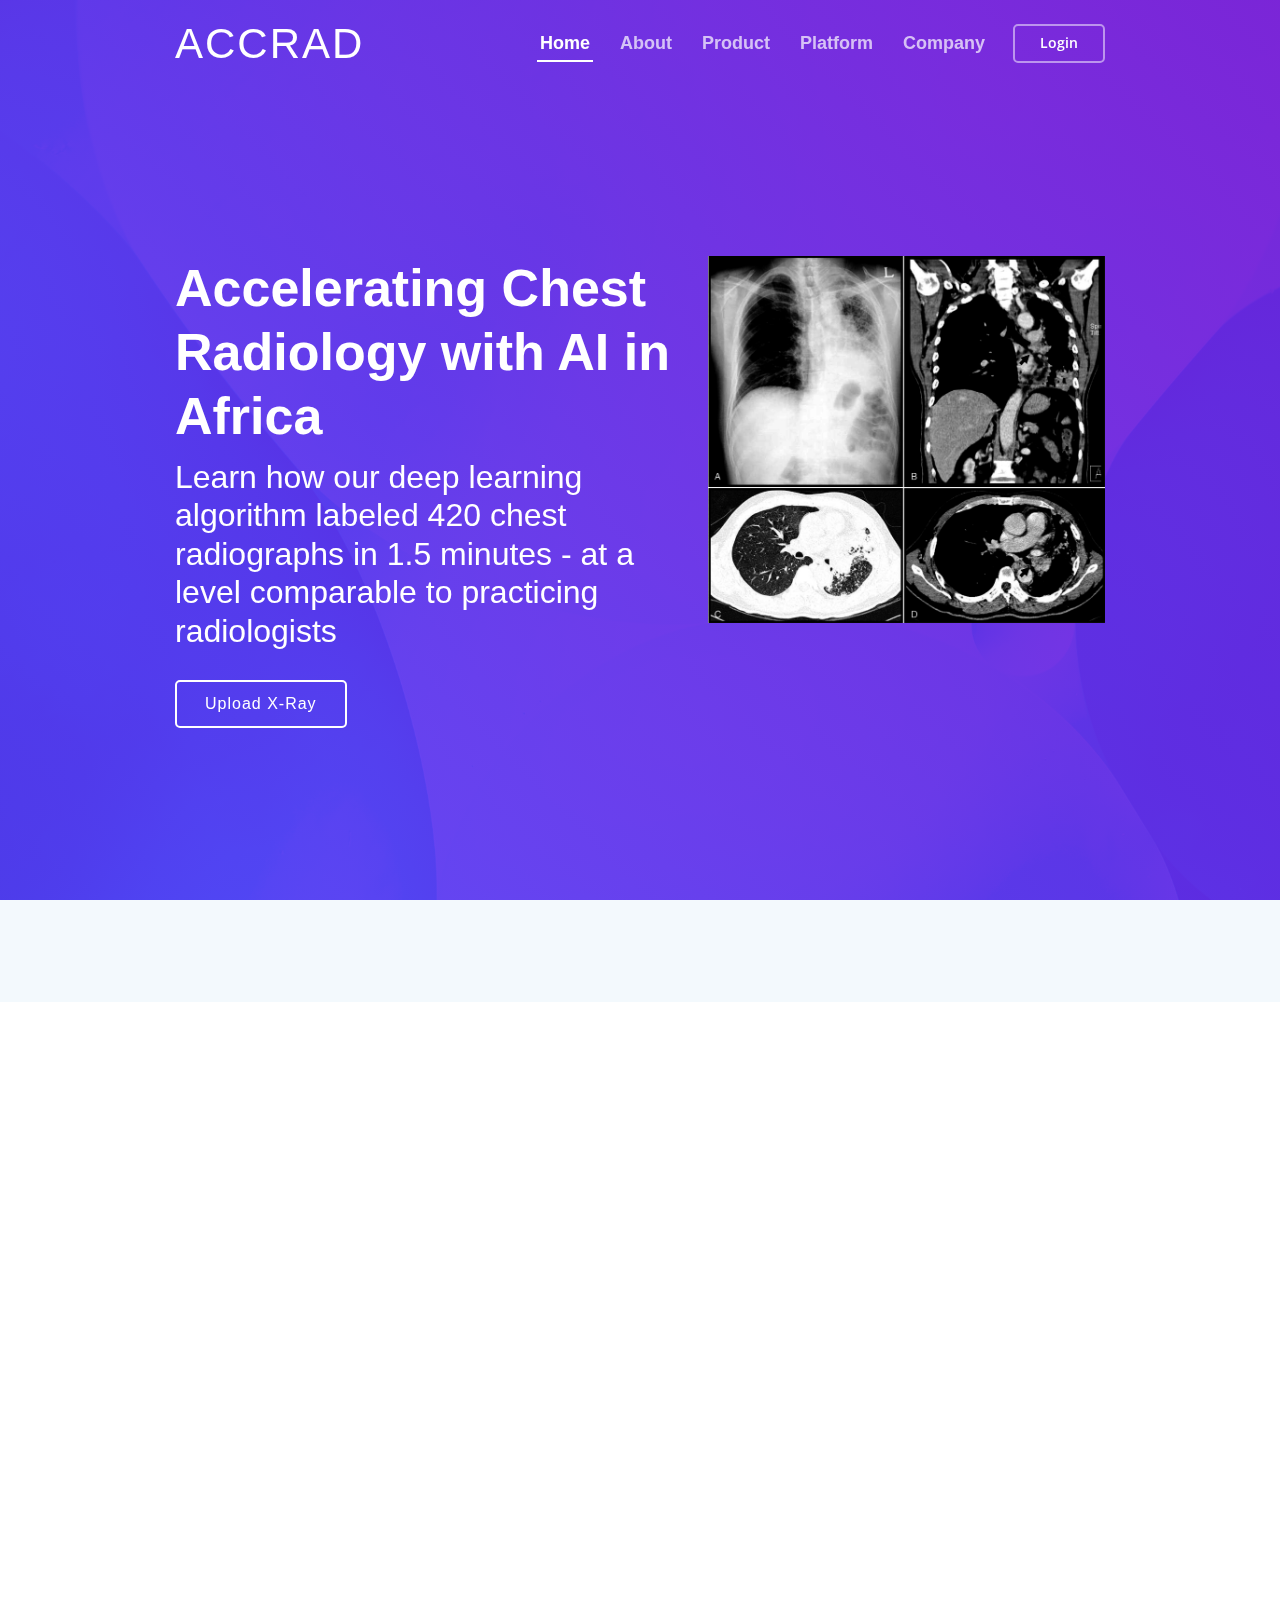
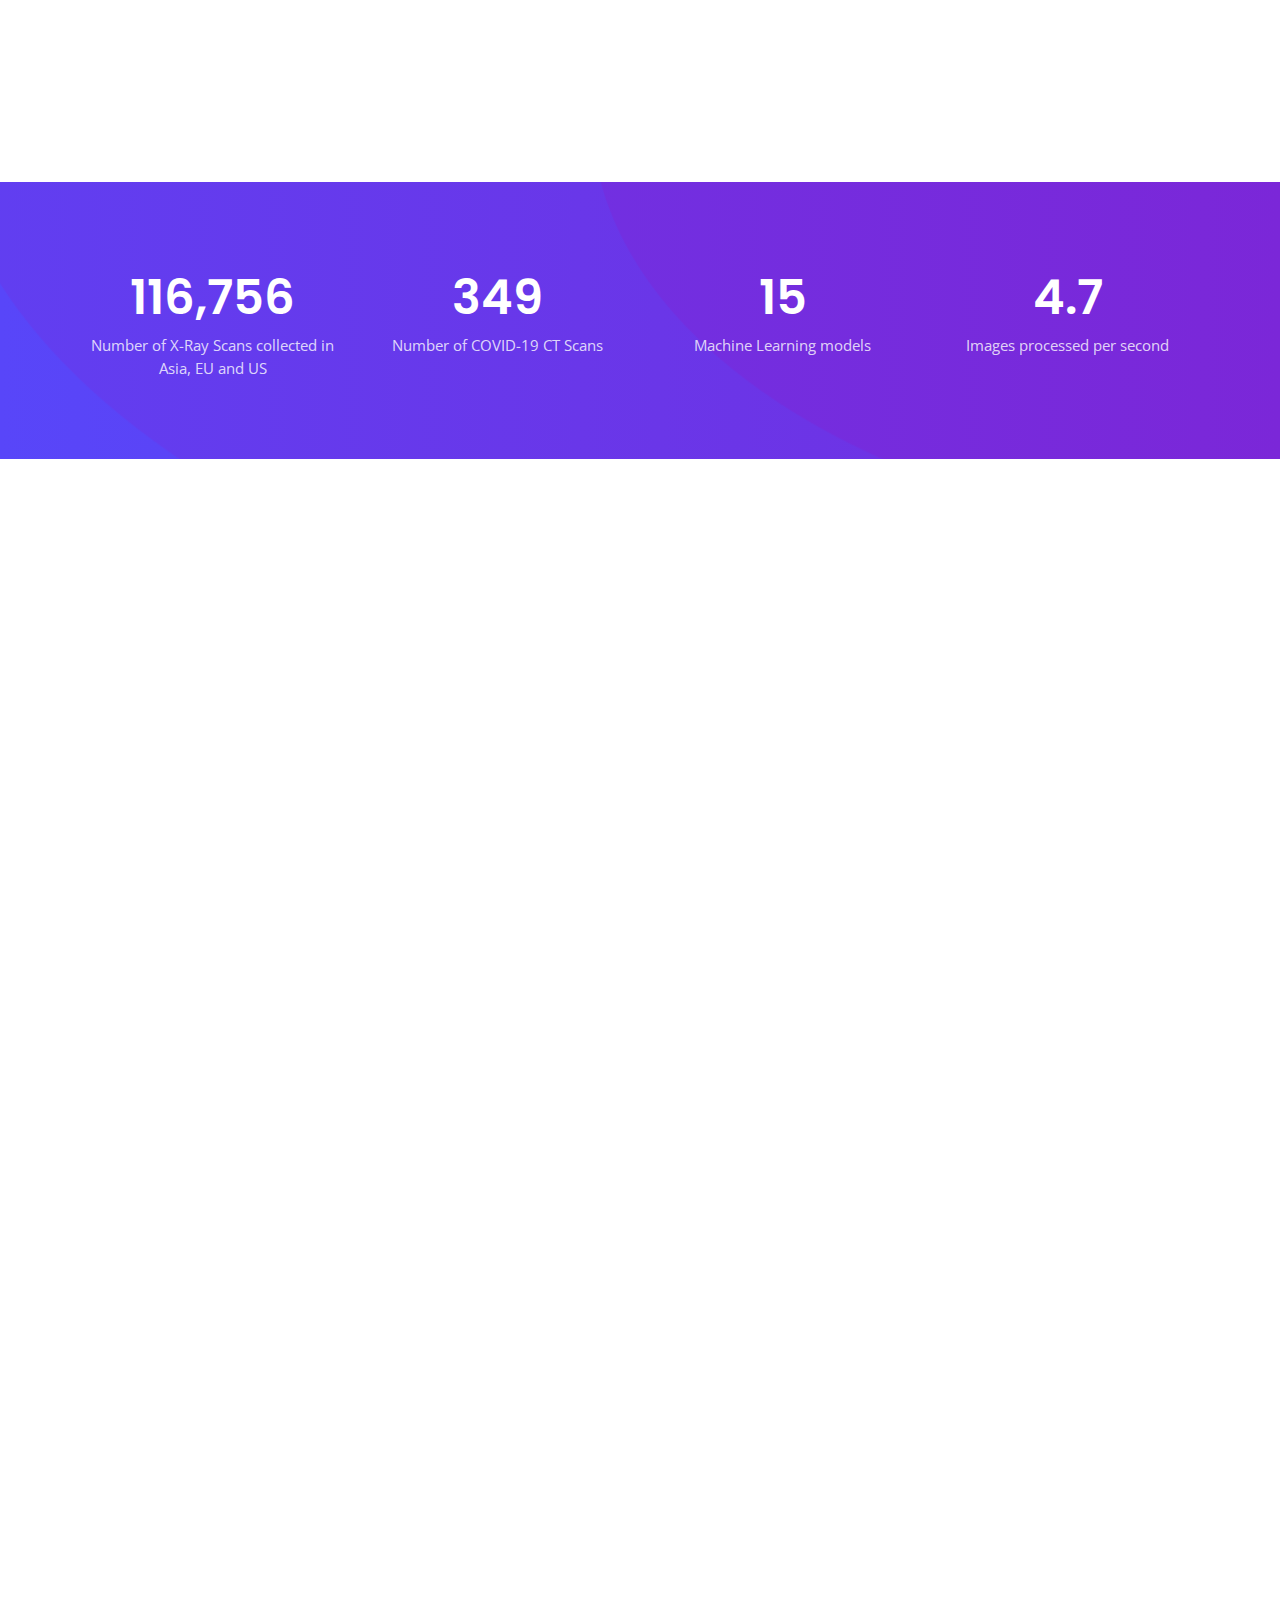
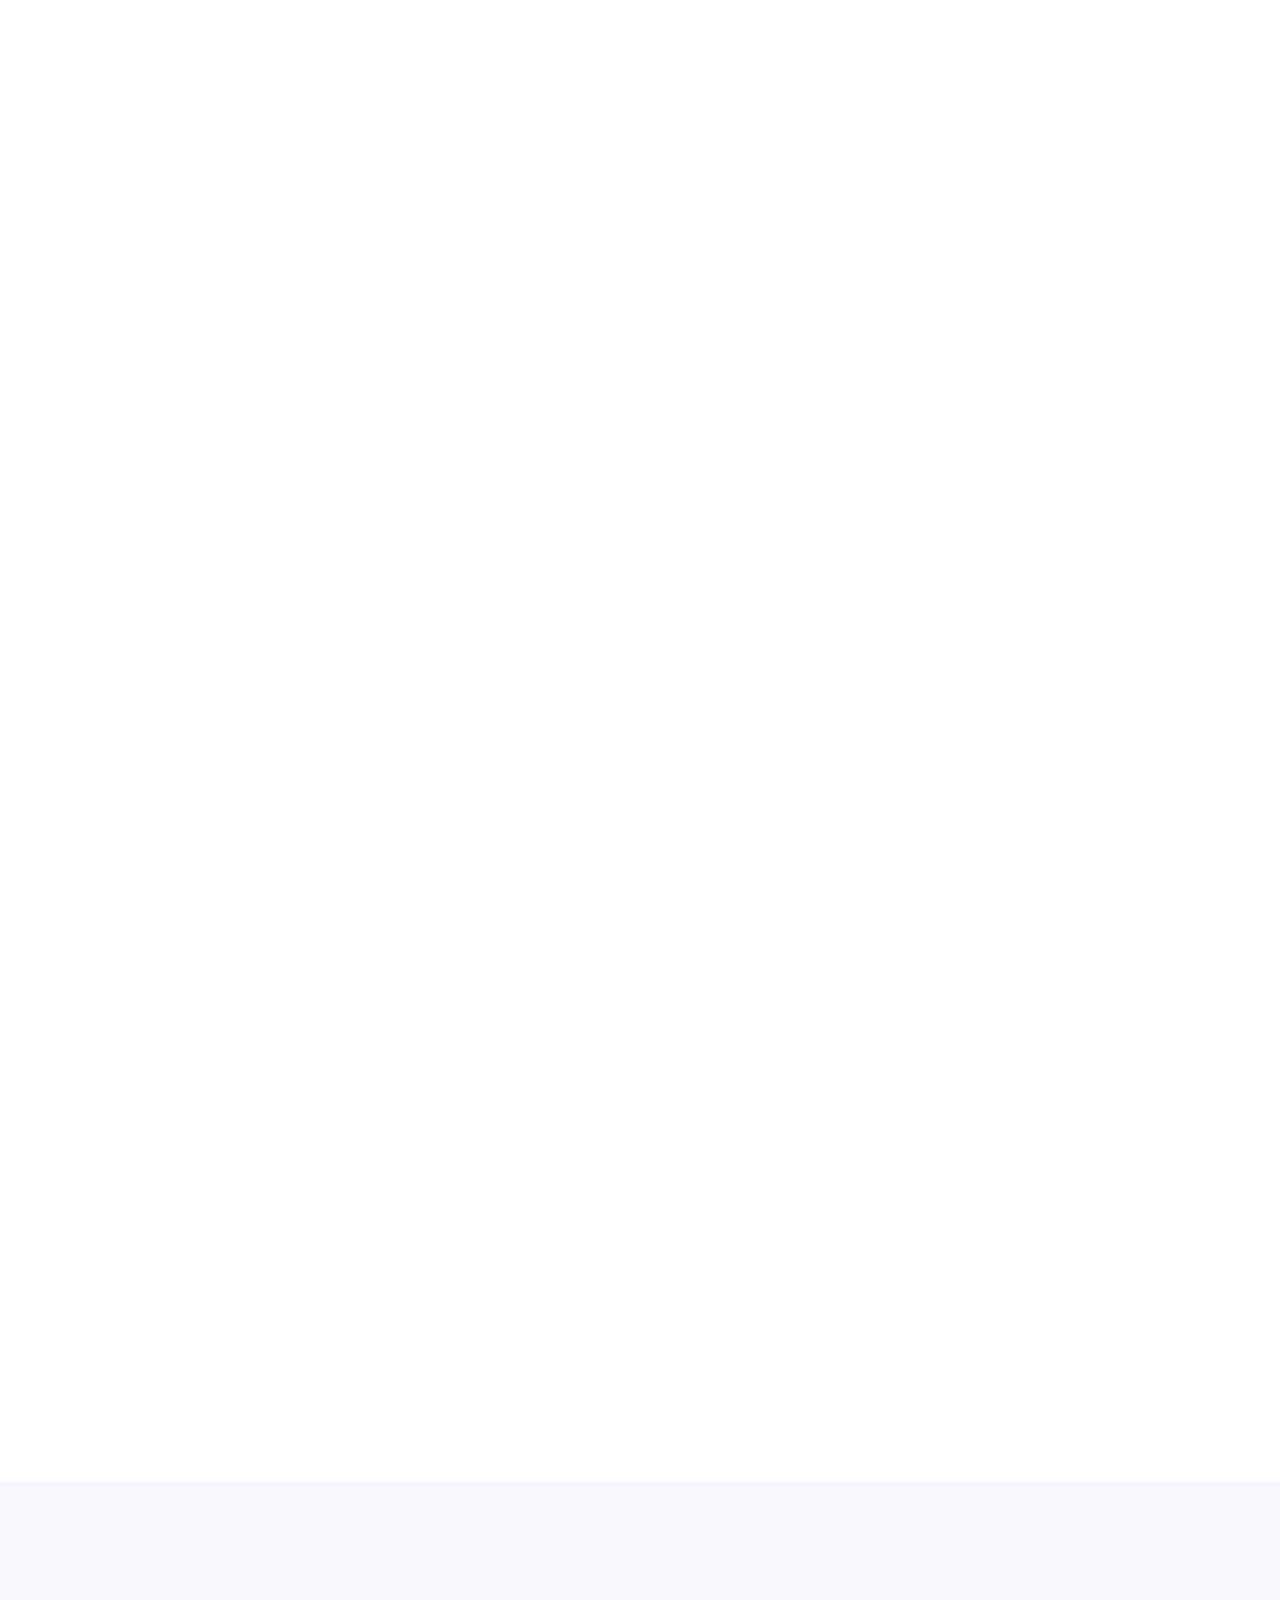
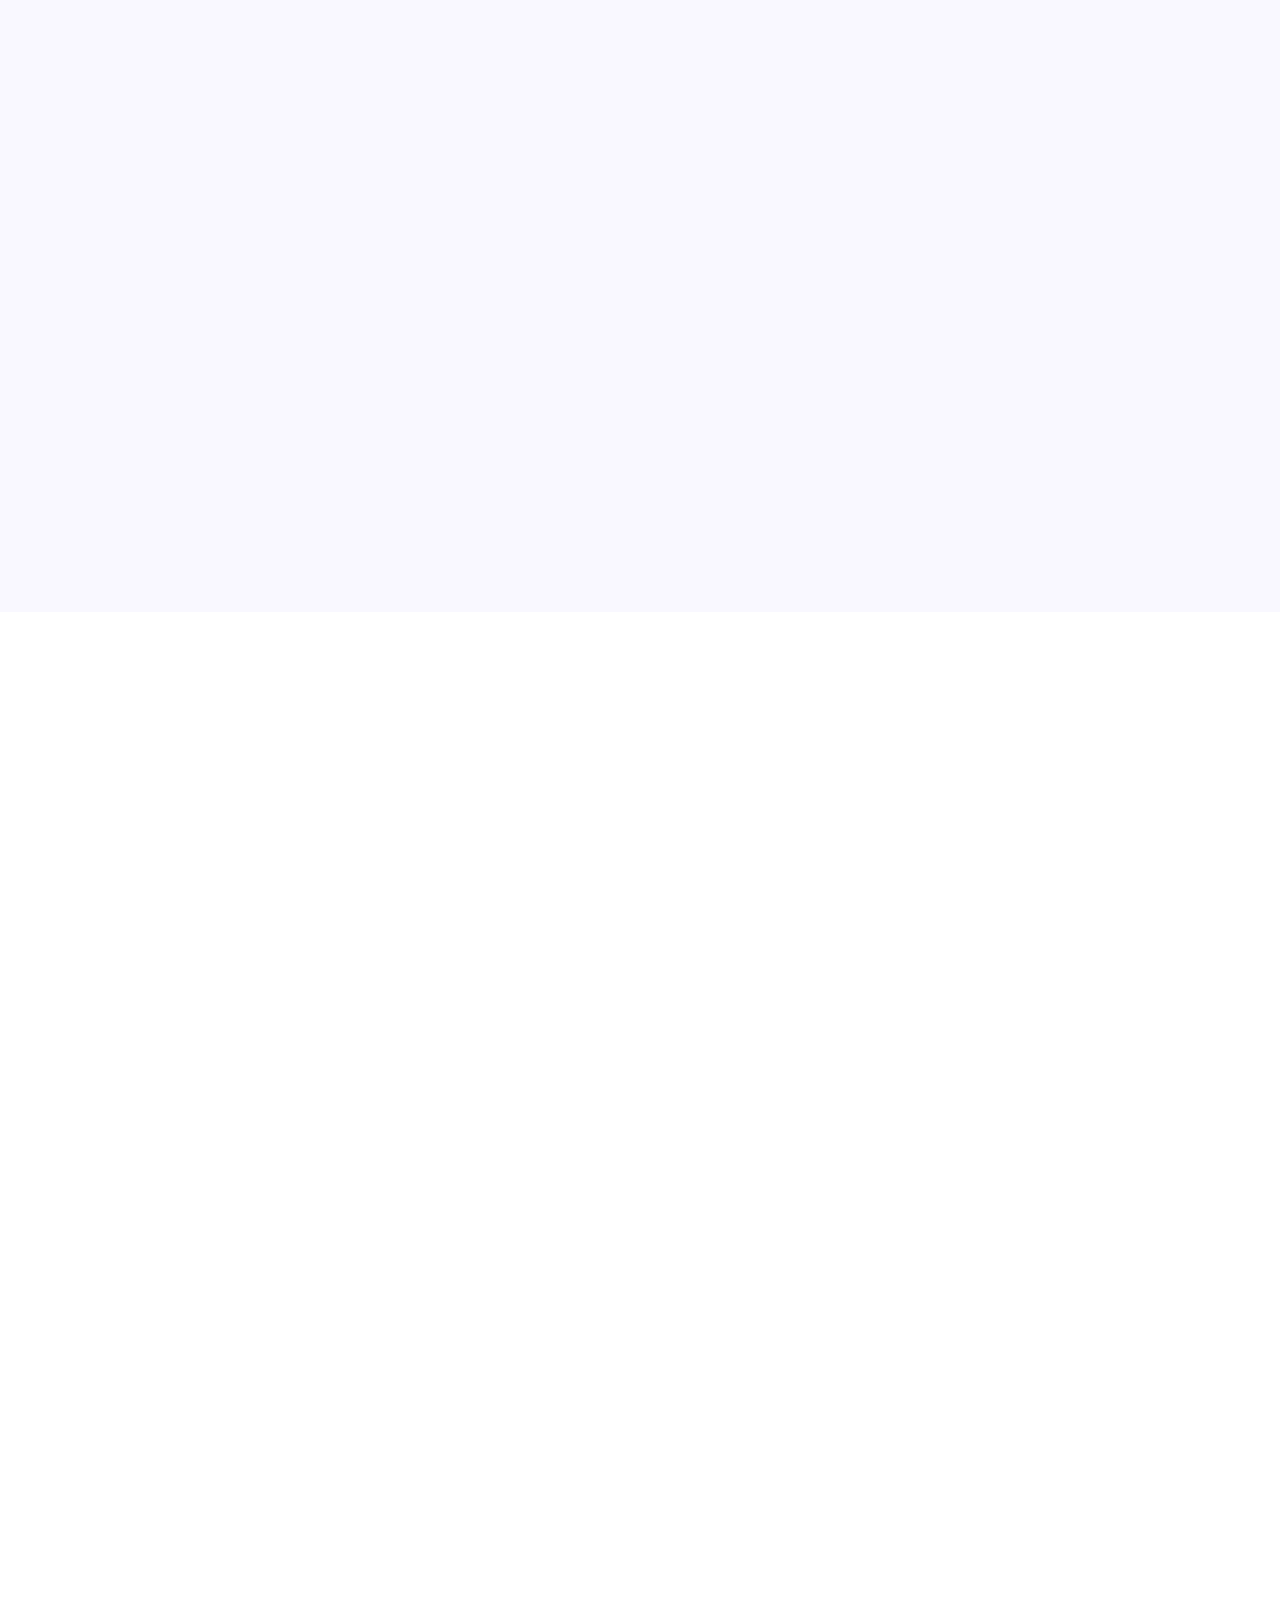
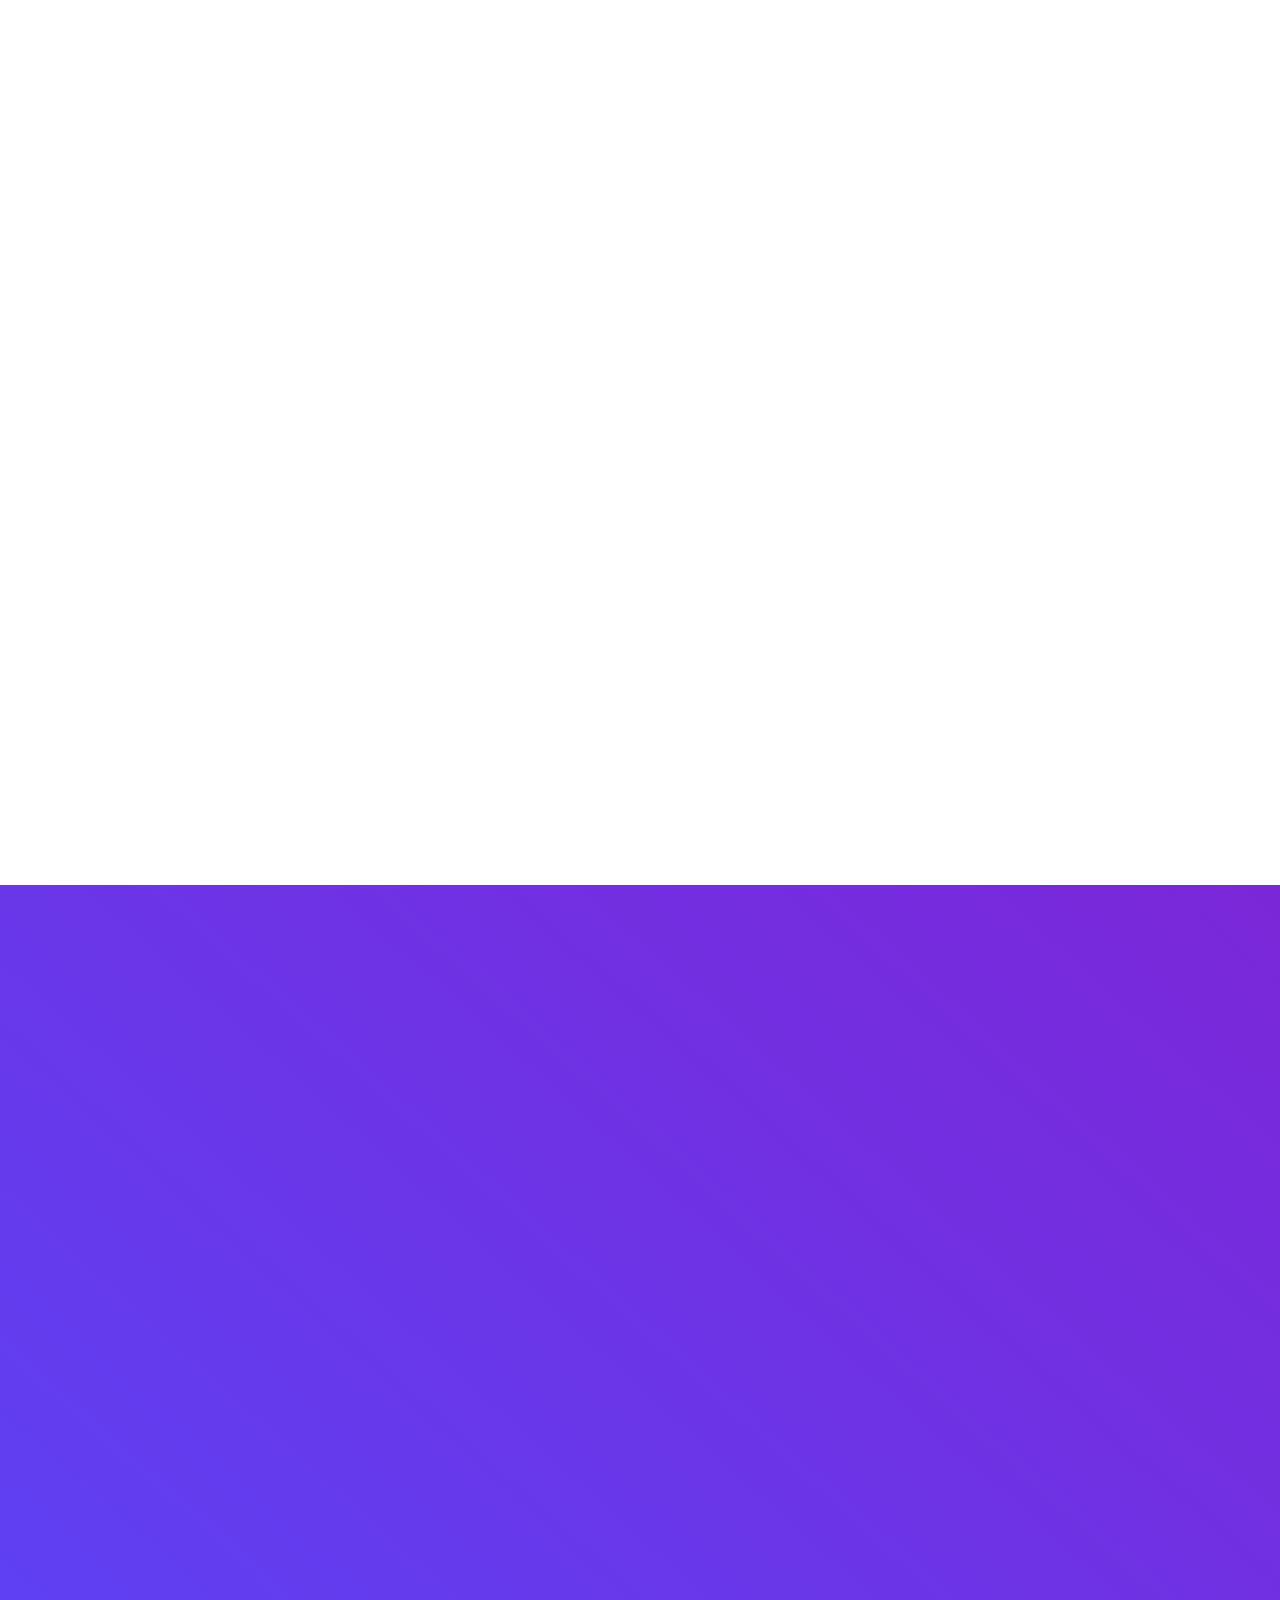
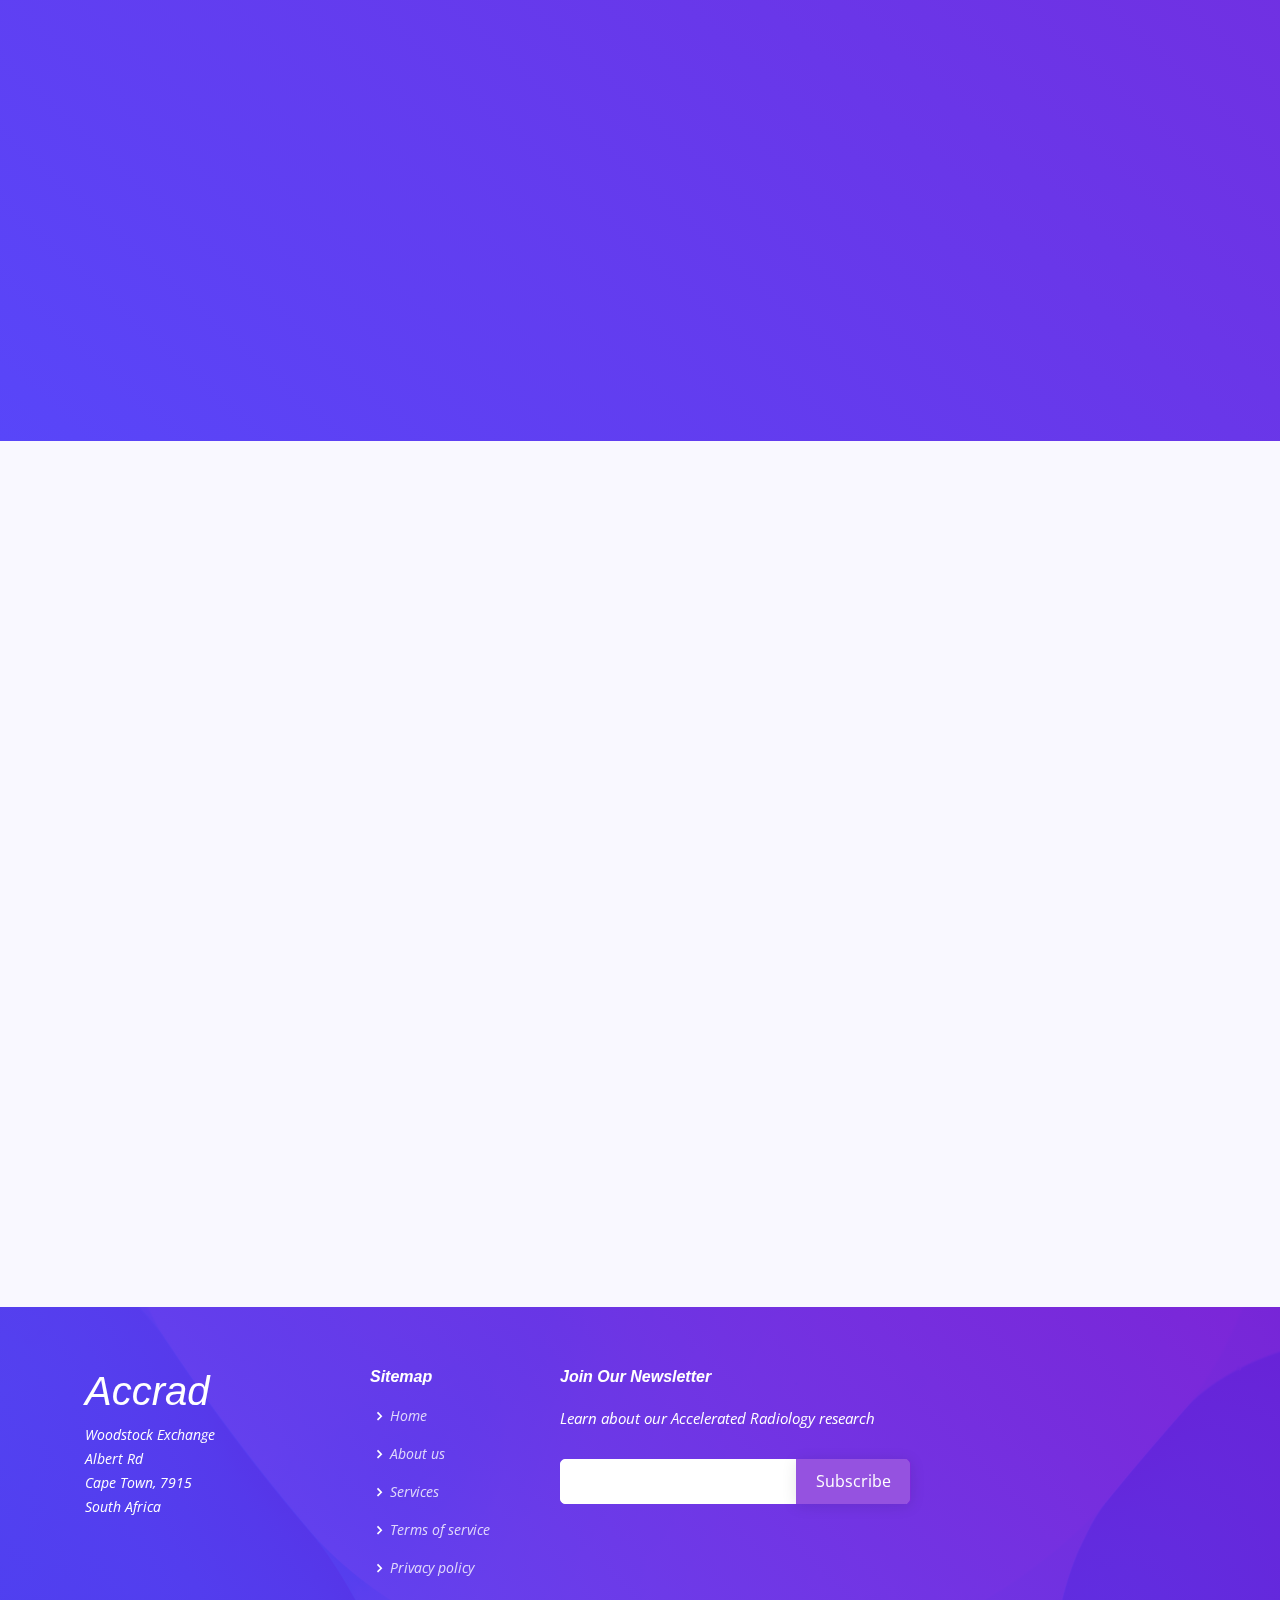
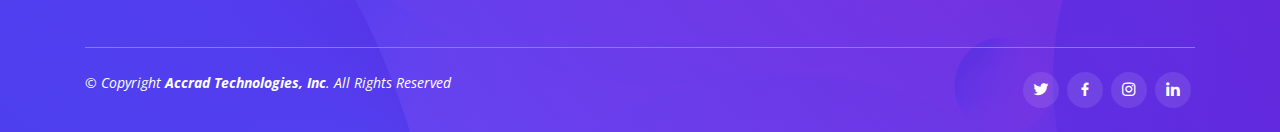
==== commit f2f5ce02: "content_change" ====
--- a/index.html
+++ b/index.html
@@ -377,12 +377,25 @@
                     <span>Co-Founder</span>
                     <p>Head of Applied AI</p>
                     <div class="social">
-
                       <a href="https://www.linkedin.com/in/moloti-tebogo-nakampe-0079664a/"> <i class="linkedin"><i class="bx bxl-linkedin"></i> </a>
                     </div>
                   </div>
                 </div>
               </div>
+
+           
+              <div class="col-lg-6 mt-4 mt-lg-0">
+                <div class="member" data-aos="zoom-in" data-aos-delay="400">
+                  <div class="pic"><img src="assets/img/team/team-4.jpg" class="img-fluid" alt=""></div>
+                  <div class="member-info">
+                    <h4>Amir Rezasade</h4>
+                    <span>Co-Founder</span>
+                    <p>Chief Product Officer</p>
+                    <div class="social">
+                      <a href="https://www.linkedin.com/in/moloti-tebogo-nakampe-0079664a/"> <i class="linkedin"><i class="bx bxl-linkedin"></i> </a>
+                    </div>
+                  </div>
+                </div>
               </div>
 
             </div>
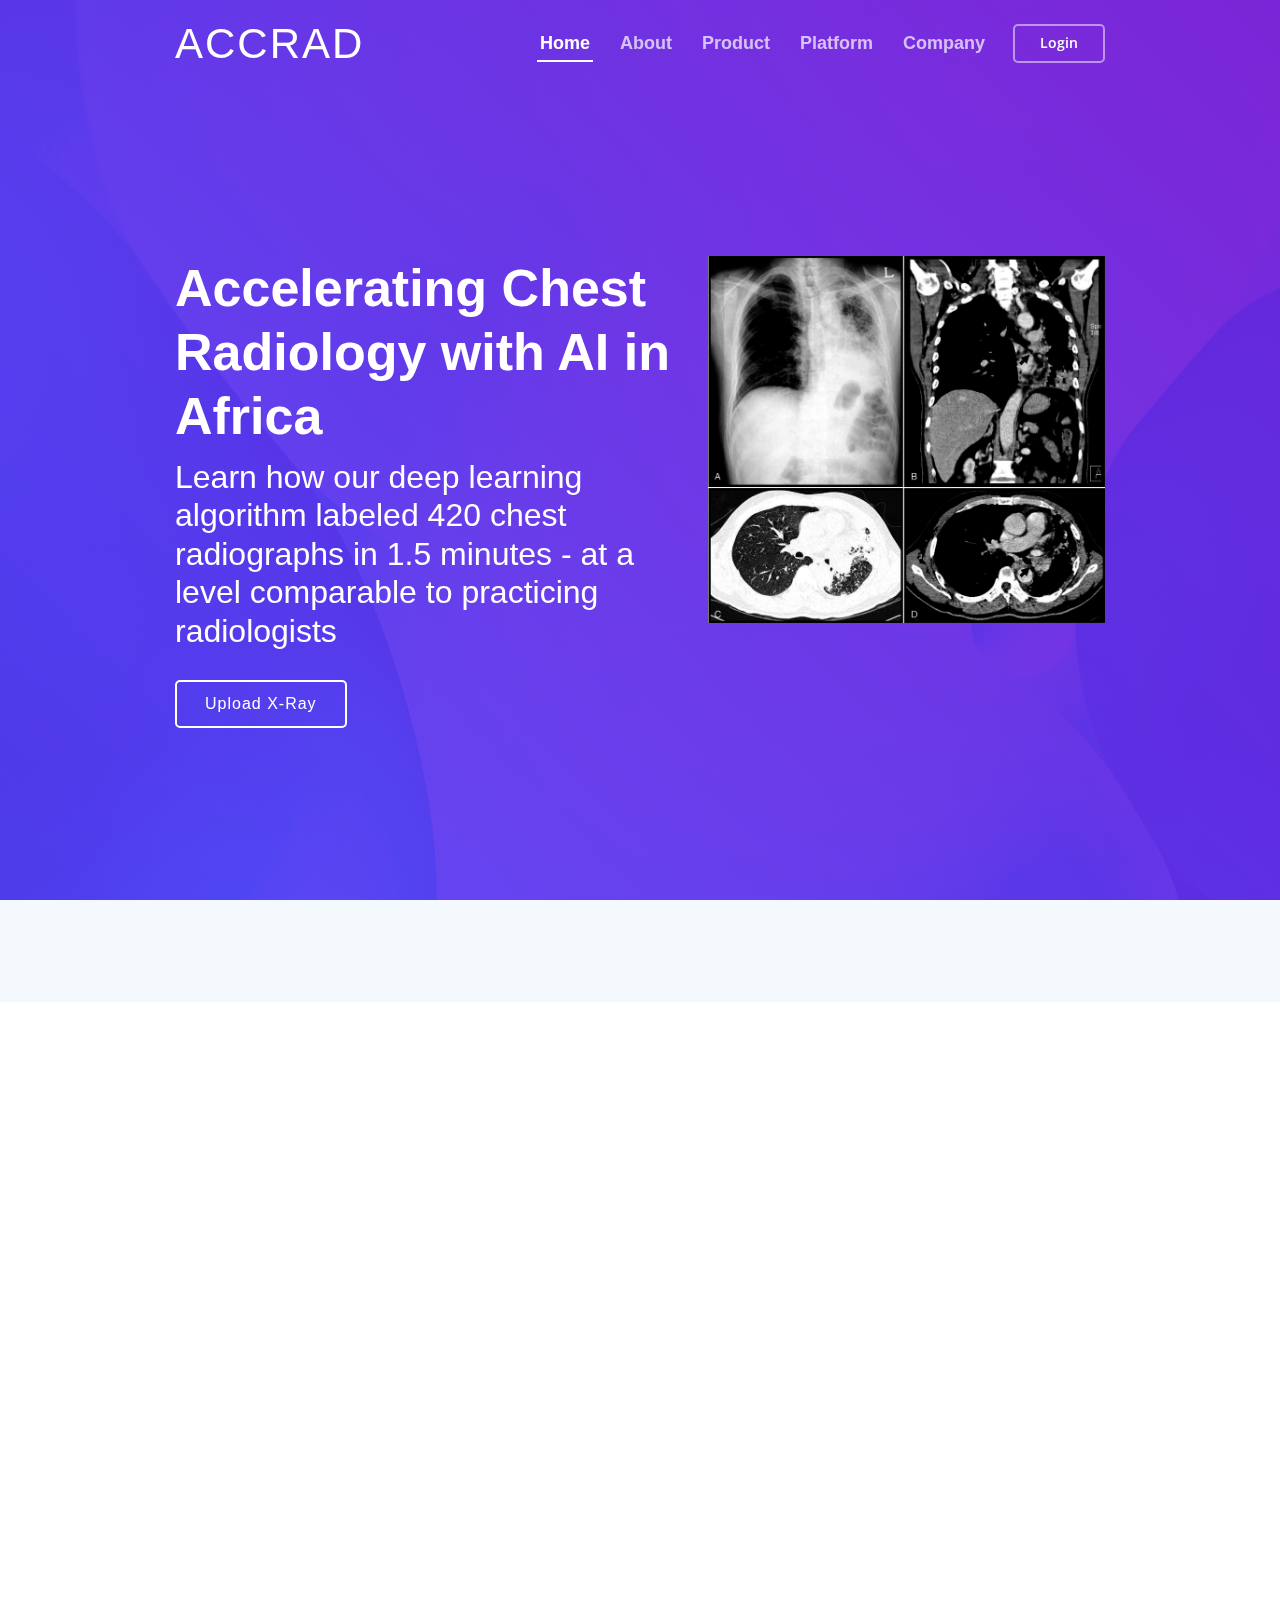
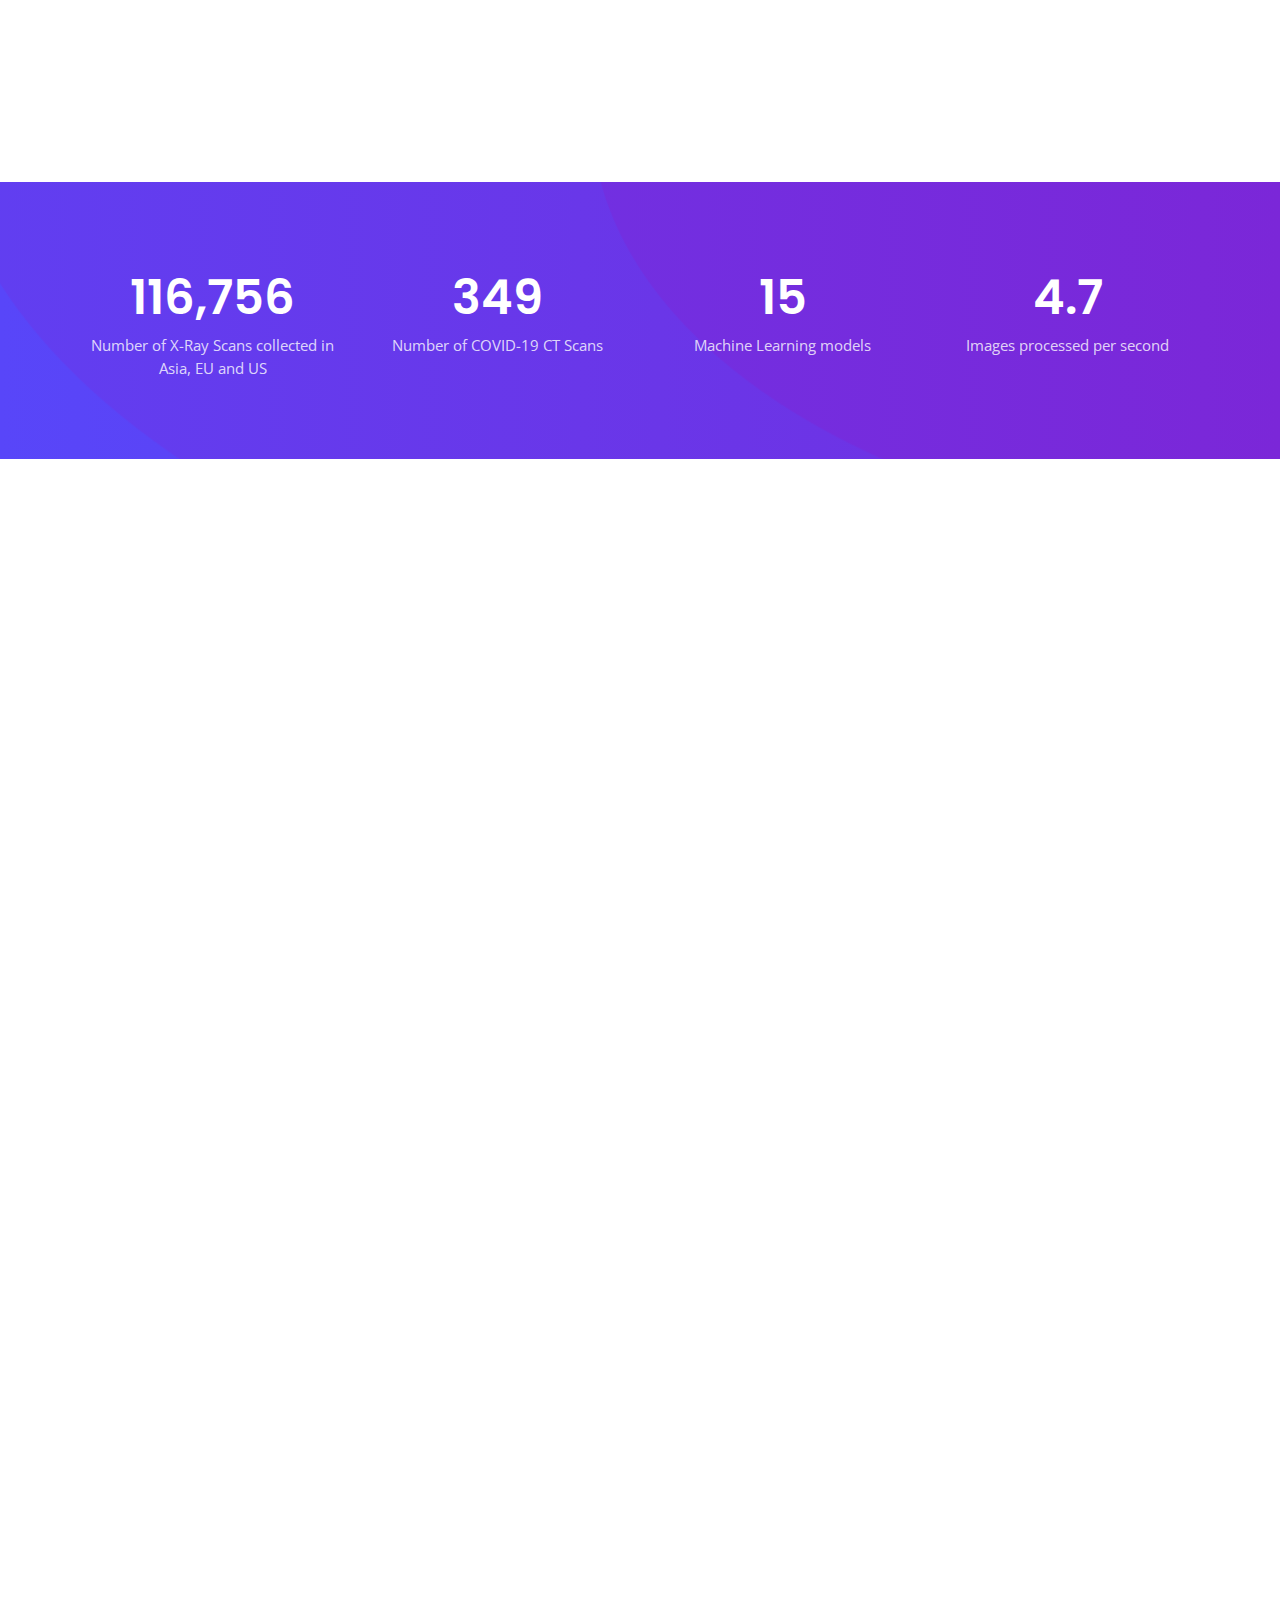
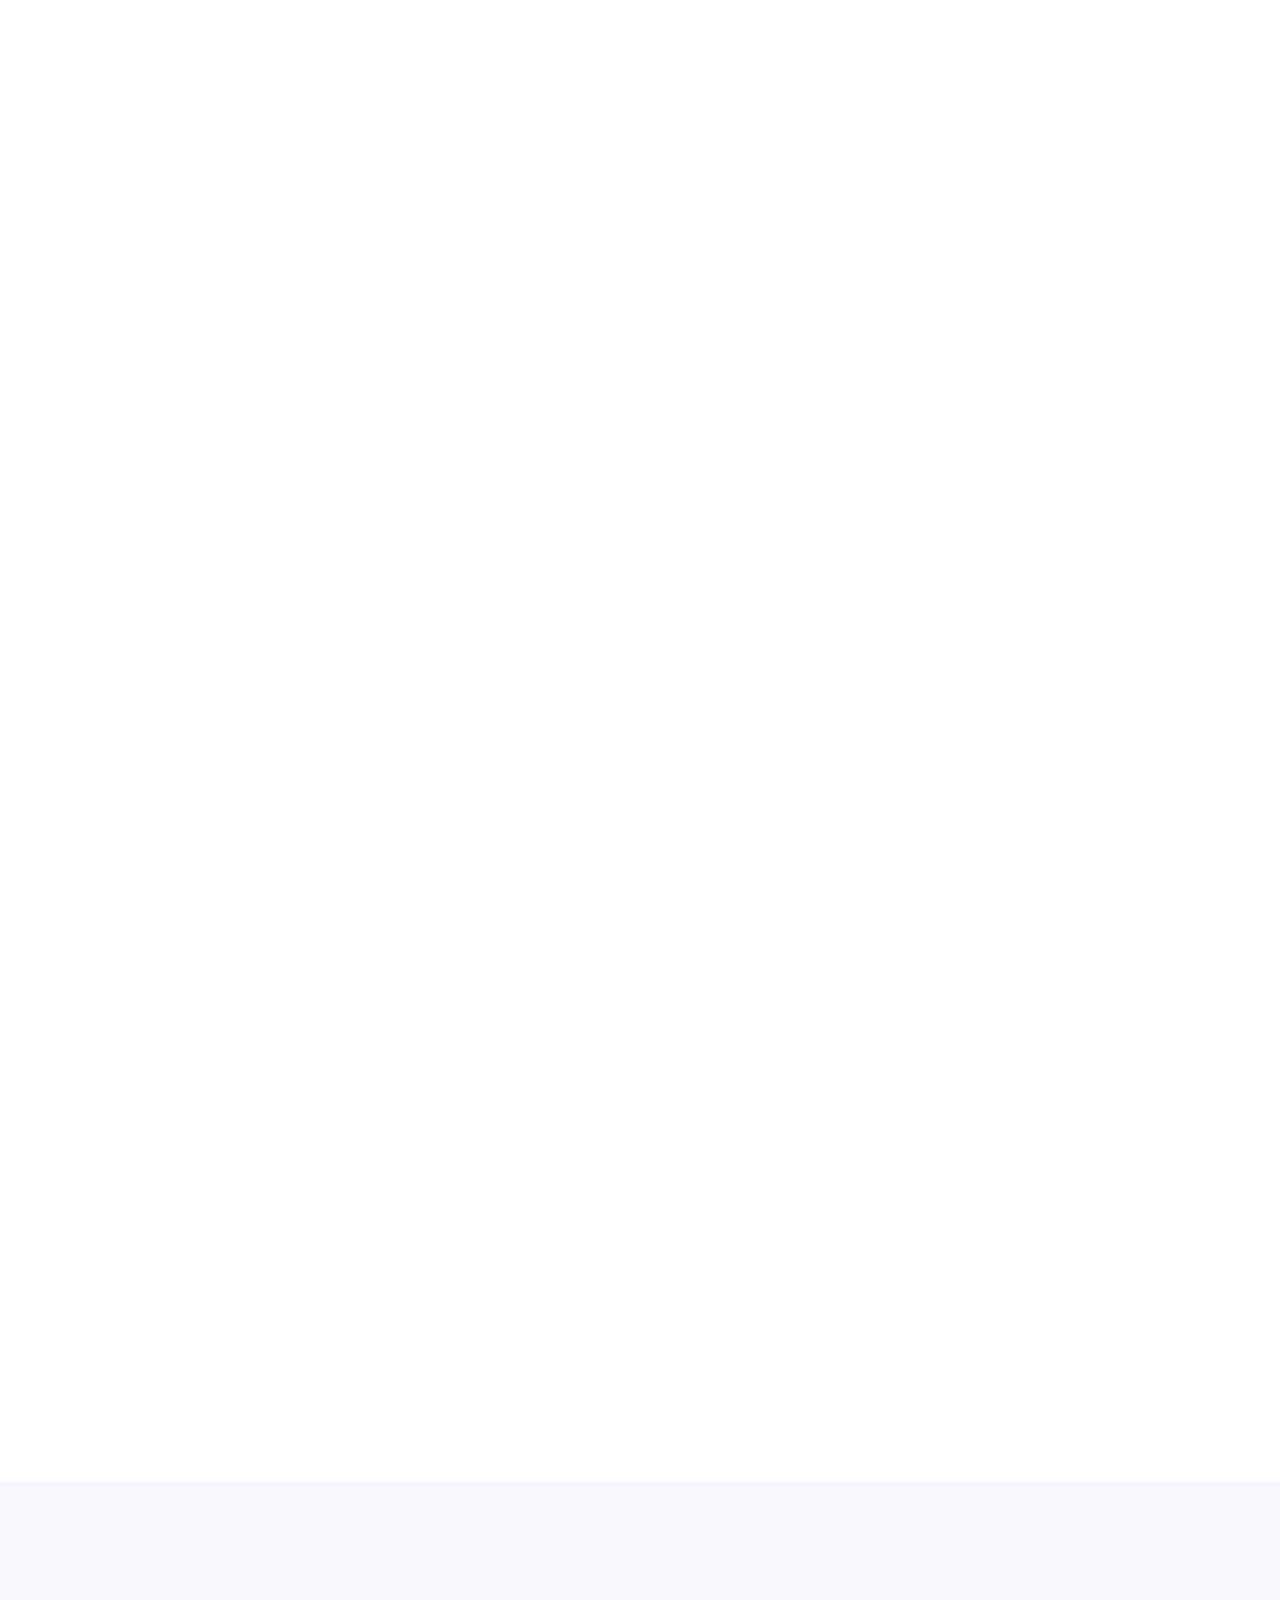
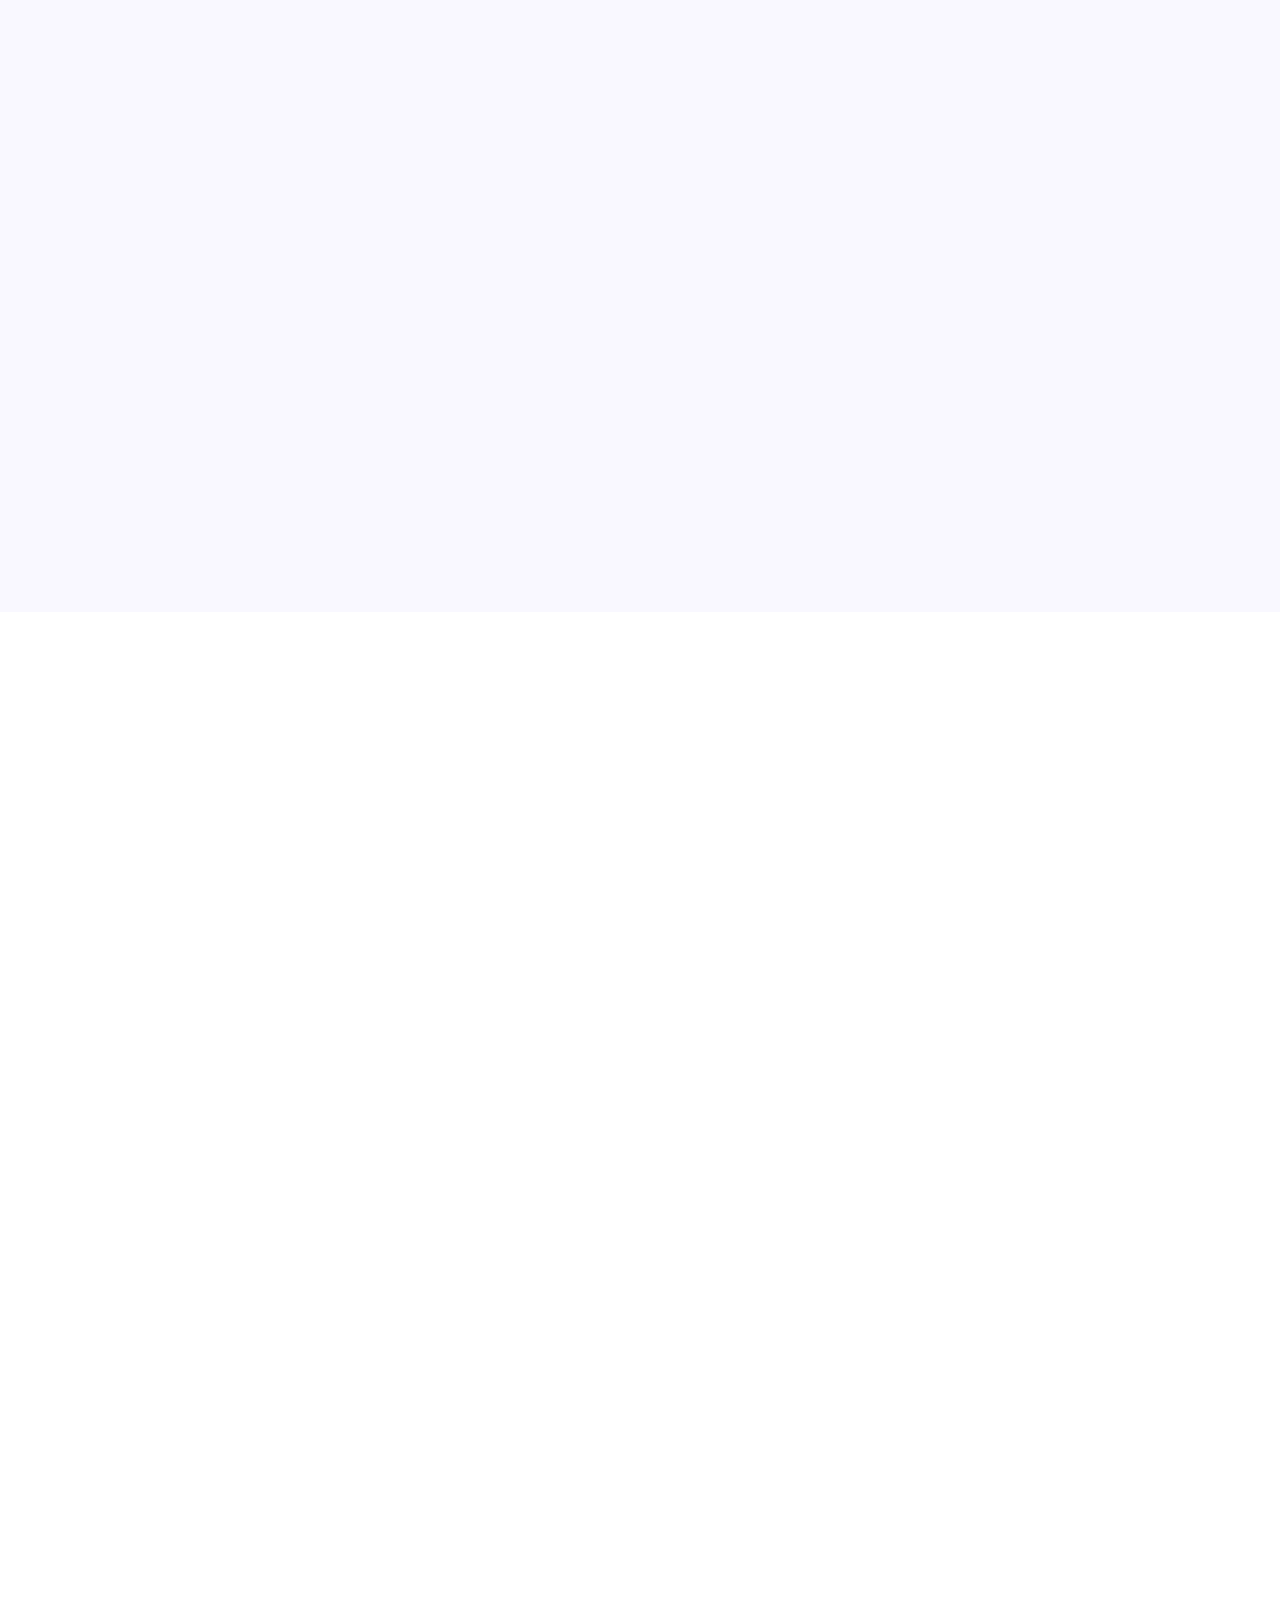
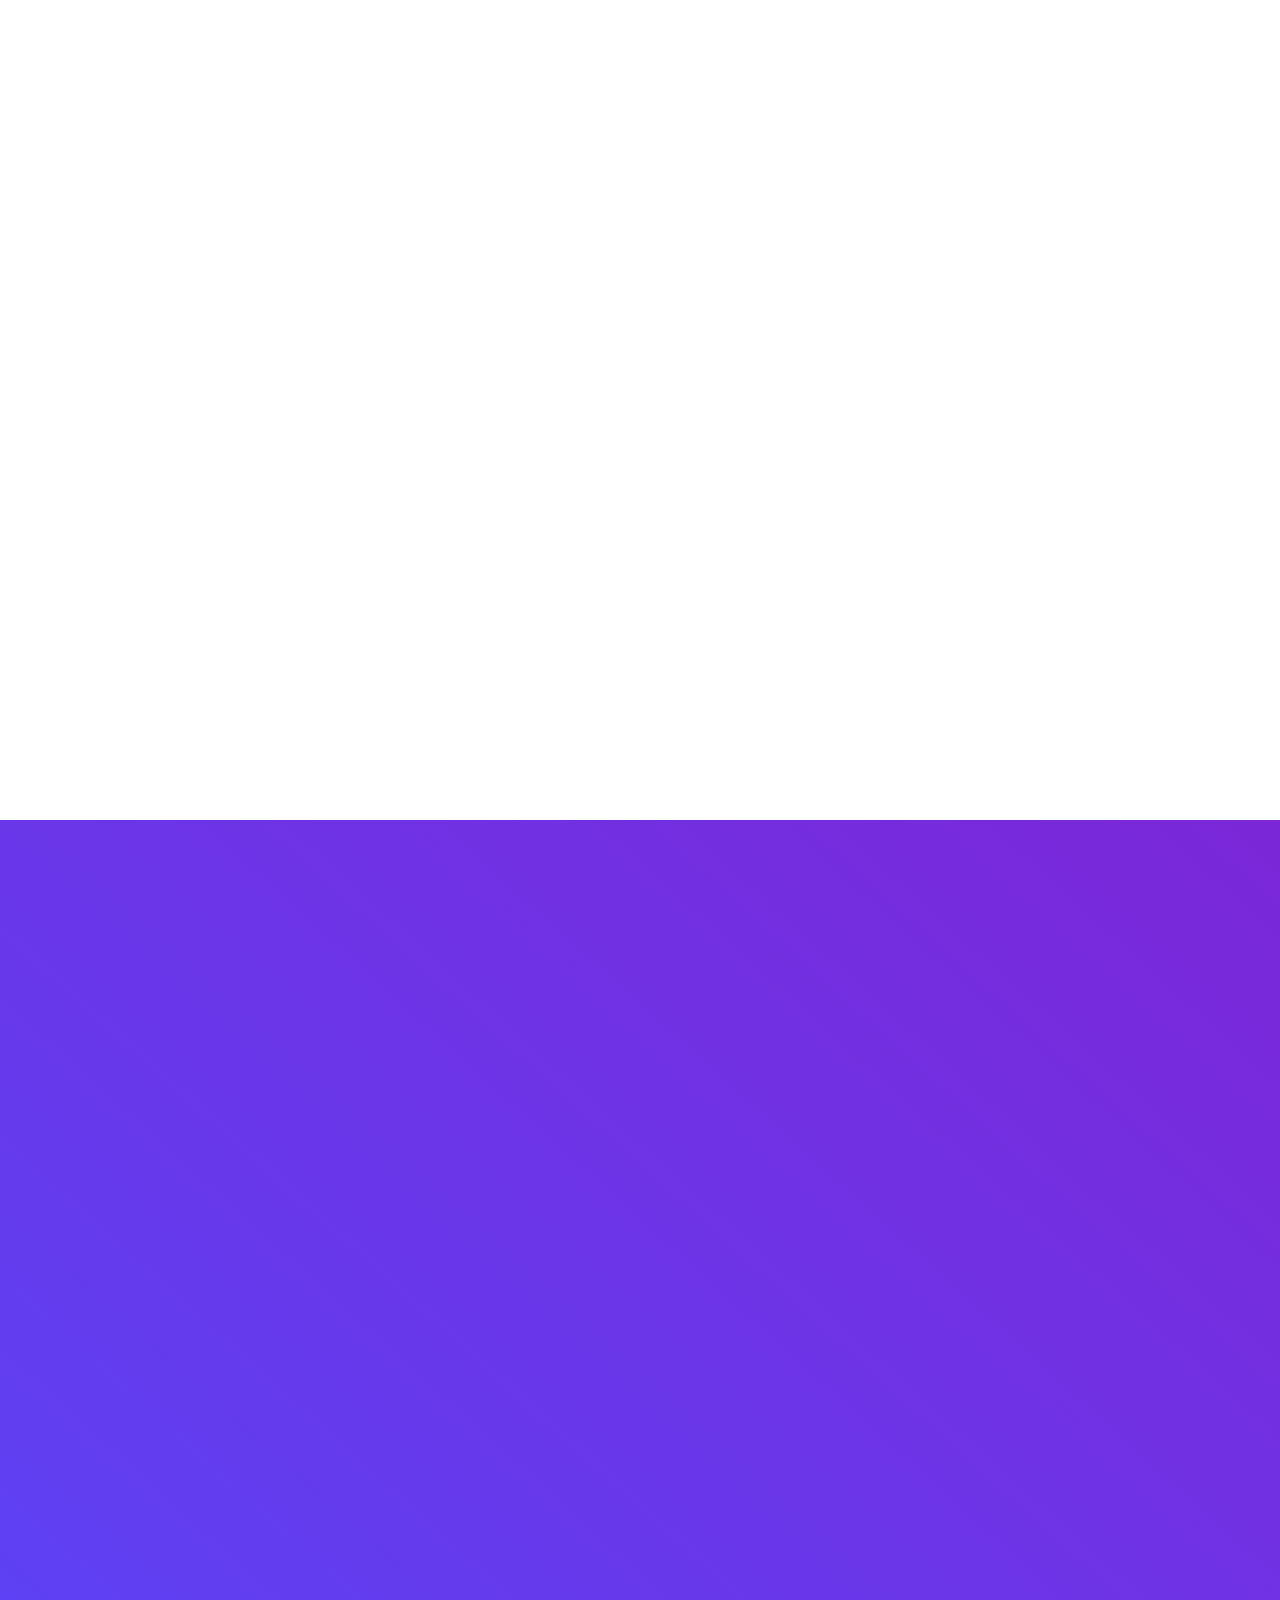
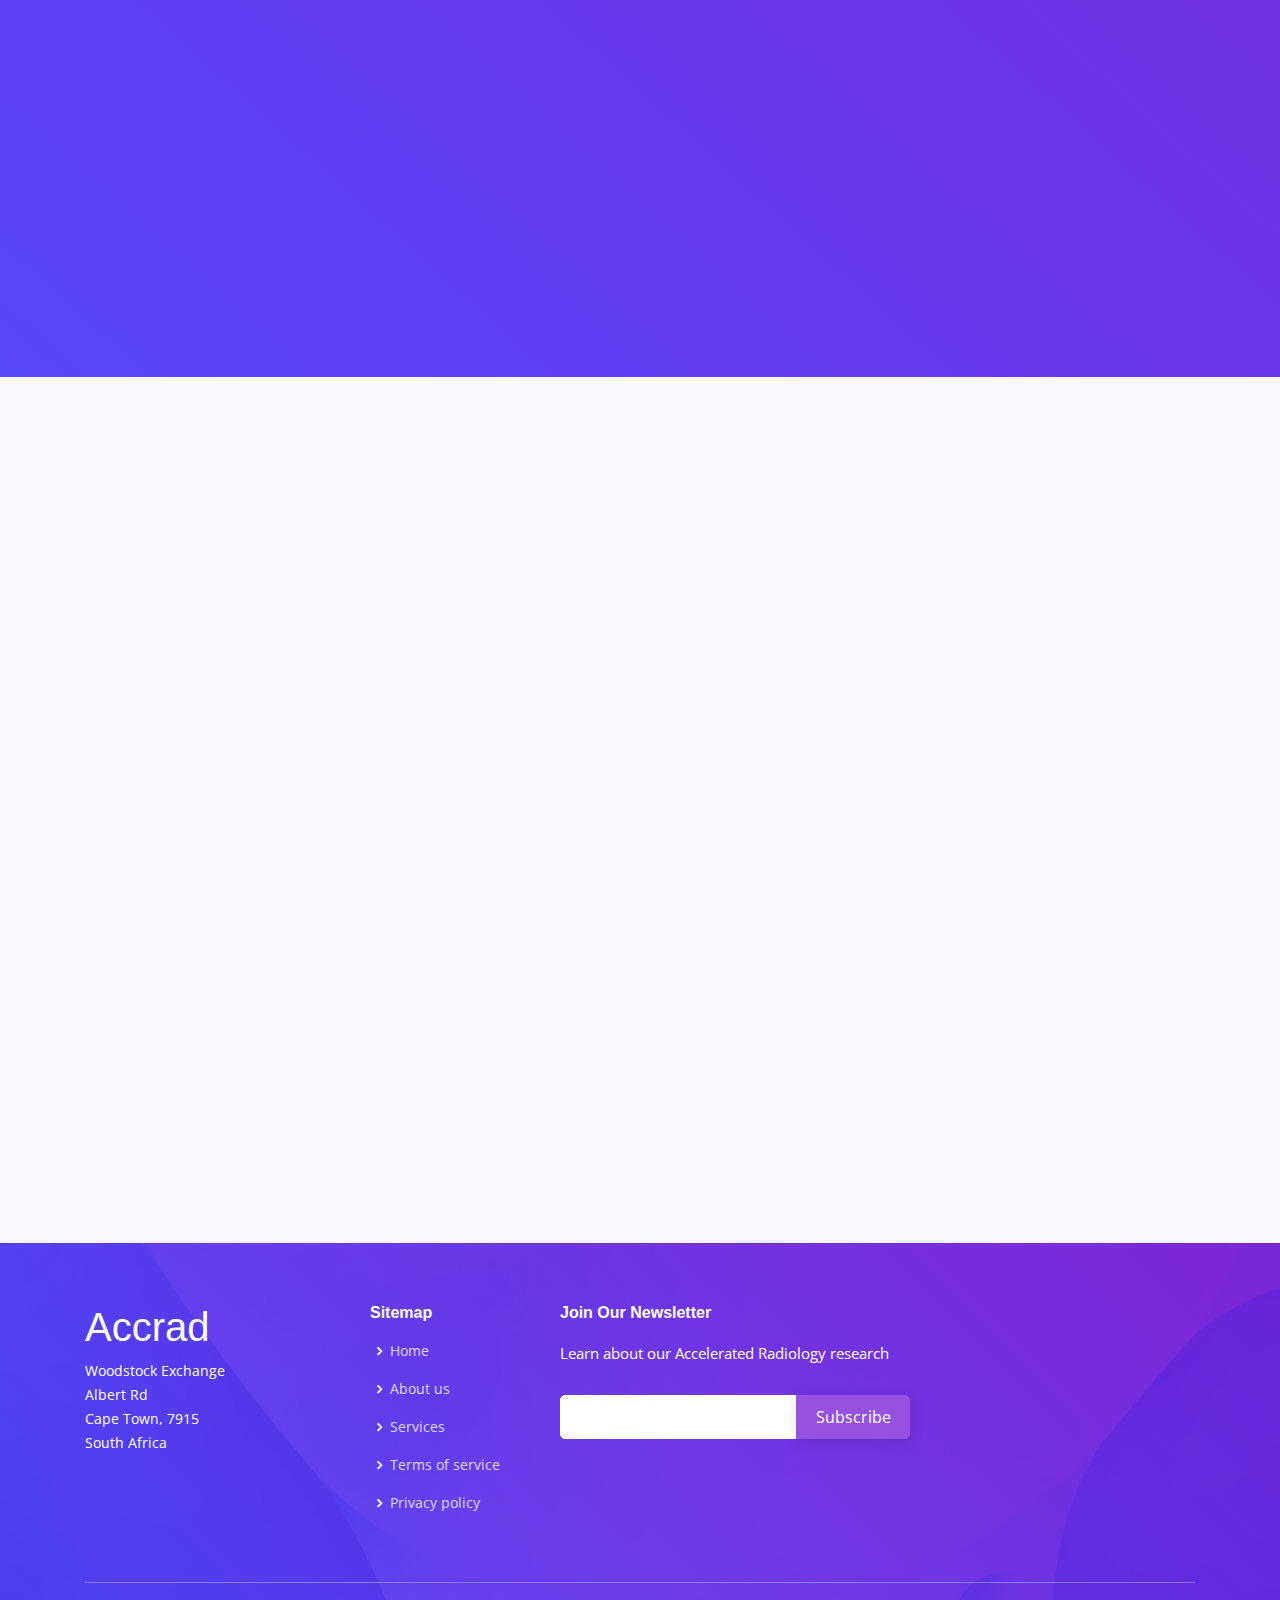
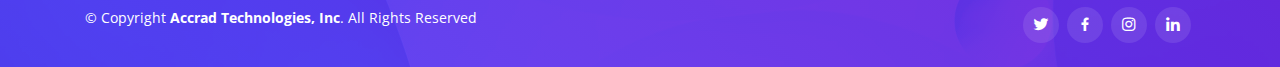
==== commit 4144a1a5: "Azure DevOps" ====
--- a/index.html
+++ b/index.html
@@ -346,9 +346,12 @@
                   <div class="pic"><img src="assets/img/team/team-1.jpg" class="img-fluid" alt=""></div>
                   <div class="member-info">
                     <h4>Shahram Rezasade</h4>
-                    <span>Co-Founder</span>
-                    <p>Chief Executive Officer</p>
+                    <span>Chief Executive Officer</span>
+                    <p>Co-Founder</p>
                     <div class="social">
+                      <a href="https://twitter.com/AccradAI" class="twitter"><i class="bx bxl-twitter"></i></a>
+                      <a href="https://www.instagram.com/accrad/" class="facebook"><i class="bx bxl-facebook"></i></a>
+                      <a href="https://www.instagram.com/accrad/" class="instagram"><i class="bx bxl-instagram"></i></a>
                       <a href="https://www.linkedin.com/in/srezasade/?originalSubdomain=uk"> <i class="bx bxl-linkedin"></i> </a>
                     </div>
                   </div>
@@ -360,10 +363,13 @@
                   <div class="pic"><img src="assets/img/team/team-2.jpg" class="img-fluid" alt=""></div>
                   <div class="member-info">
                     <h4>Thabo Koee</h4>
-                    <span>Co-Founder</span>
-                    <p>Chief Technology Officer</p>
+                    <span>Chief Technology Officer</span>
+                    <p>Co-Founder</p>
                     <div class="social">
-                      <a href="https://www.linkedin.com/in/thabo-koee-584480100"> <i class="bx bxl-linkedin"></i> </a>
+                      <a href="https://twitter.com/AccradAI" class="twitter"><i class="bx bxl-twitter"></i></a>
+                      <a href="https://www.instagram.com/accrad/" class="facebook"><i class="bx bxl-facebook"></i></a>
+                      <a href="https://www.instagram.com/accrad/" class="instagram"><i class="bx bxl-instagram"></i></a>
+                      <a href=""> <i class="bx bxl-linkedin"></i> </a>
                     </div>
                   </div>
                 </div>
@@ -374,25 +380,30 @@
                   <div class="pic"><img src="assets/img/team/team-3.jpg" class="img-fluid" alt=""></div>
                   <div class="member-info">
                     <h4>Moloti Tebogo Nakampe</h4>
-                    <span>Co-Founder</span>
-                    <p>Head of Applied AI</p>
+                    <span>Head of Applied AI</span>
+                    <p>Co-Founder</p>
                     <div class="social">
-                      <a href="https://www.linkedin.com/in/moloti-tebogo-nakampe-0079664a/"> <i class="linkedin"><i class="bx bxl-linkedin"></i> </a>
+                      <a href="https://twitter.com/AccradAI" class="twitter"><i class="bx bxl-twitter"></i></a>
+                      <a href="https://www.instagram.com/accrad/" class="facebook"><i class="bx bxl-facebook"></i></a>
+                      <a href="https://www.instagram.com/accrad/" class="instagram"><i class="bx bxl-instagram"></i></a>
+                      <a href=""> <i class="bx bxl-linkedin"></i> </a>
                     </div>
                   </div>
                 </div>
               </div>
 
-           
-              <div class="col-lg-6 mt-4 mt-lg-0">
+              <div class="col-lg-6 mt-4">
                 <div class="member" data-aos="zoom-in" data-aos-delay="400">
                   <div class="pic"><img src="assets/img/team/team-4.jpg" class="img-fluid" alt=""></div>
                   <div class="member-info">
                     <h4>Amir Rezasade</h4>
-                    <span>Co-Founder</span>
-                    <p>Chief Product Officer</p>
+                    <span>Chief Product Officer</span>
+                    <p>Co-Founder</p>
                     <div class="social">
-                      <a href="https://www.linkedin.com/in/moloti-tebogo-nakampe-0079664a/"> <i class="linkedin"><i class="bx bxl-linkedin"></i> </a>
+                      <a href="https://twitter.com/AccradAI" class="twitter"><i class="bx bxl-twitter"></i></a>
+                      <a href="https://www.instagram.com/accrad/" class="facebook"><i class="bx bxl-facebook"></i></a>
+                      <a href="https://www.instagram.com/accrad/" class="instagram"><i class="bx bxl-instagram"></i></a>
+                      <a href="https://www.linkedin.com/in/amir-rezazadeh-6b0563198/"> <i class="bx bxl-linkedin"></i> </a>
                     </div>
                   </div>
                 </div>
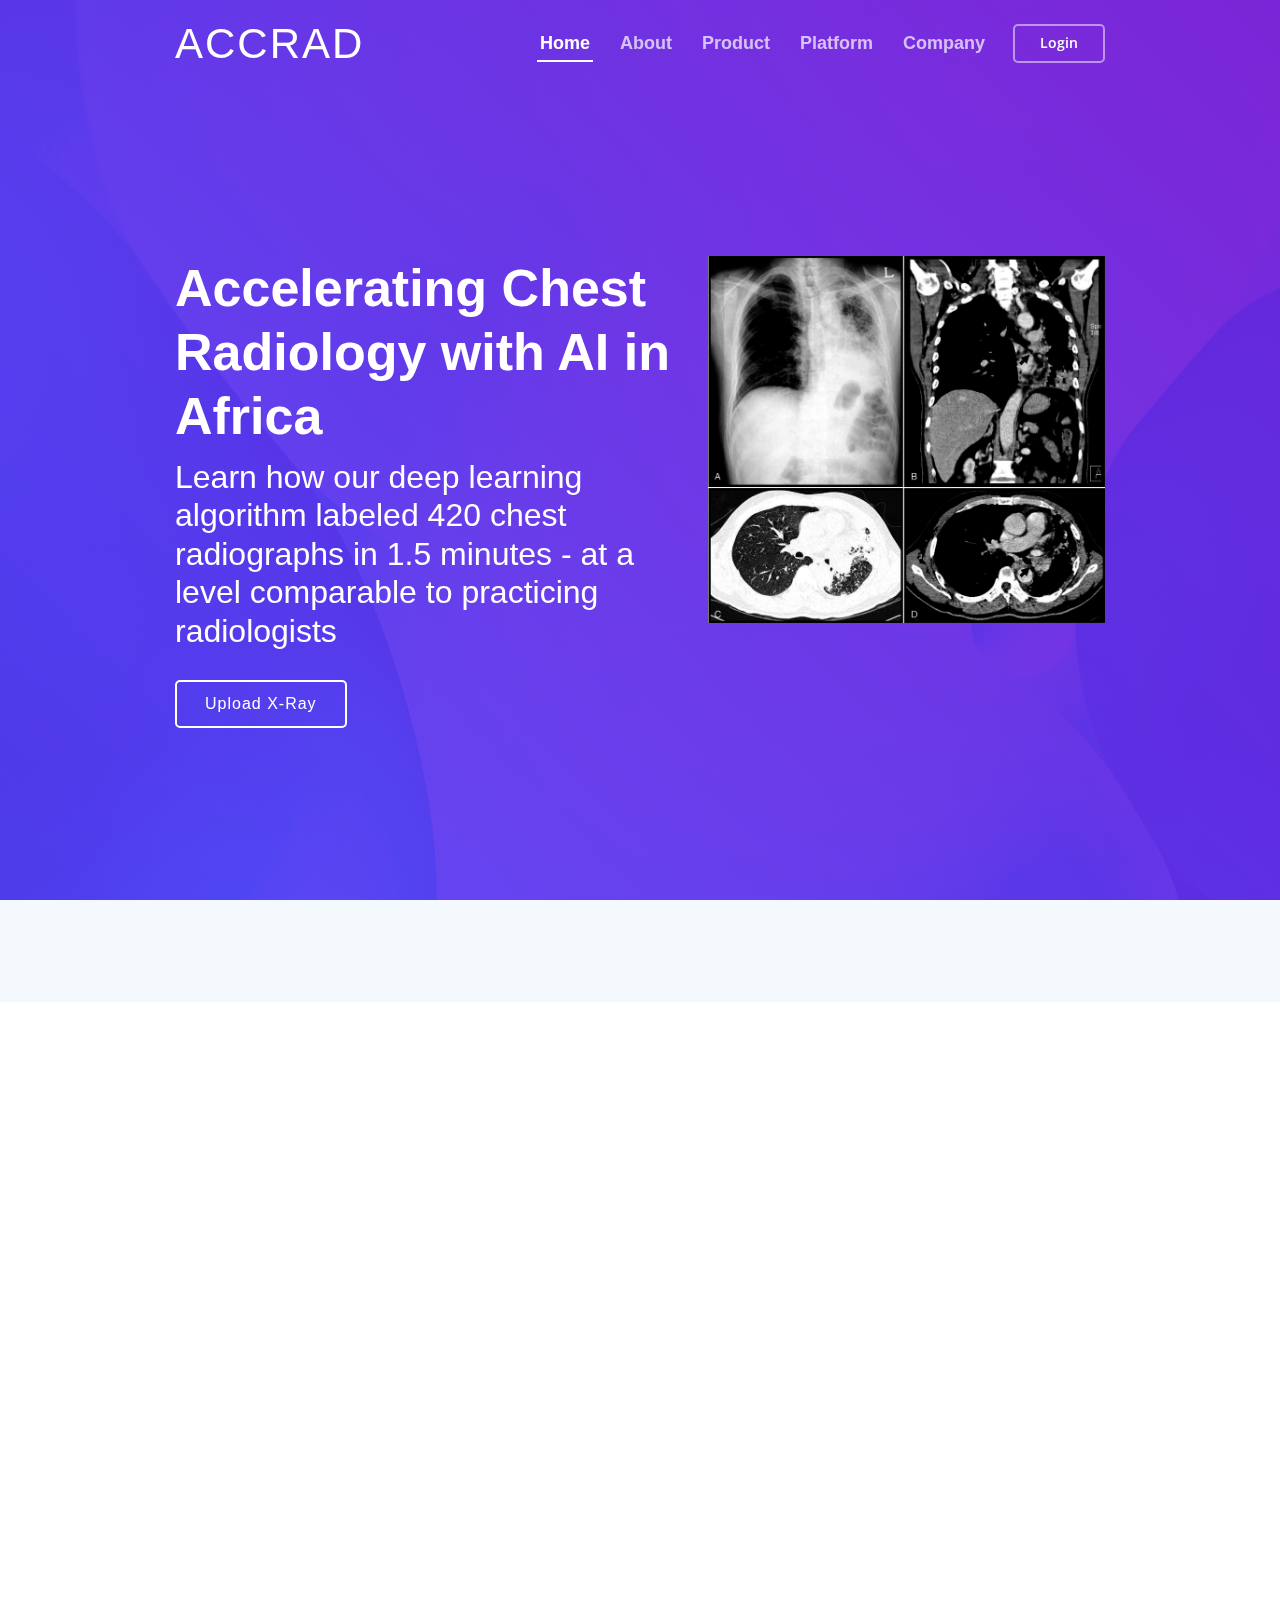
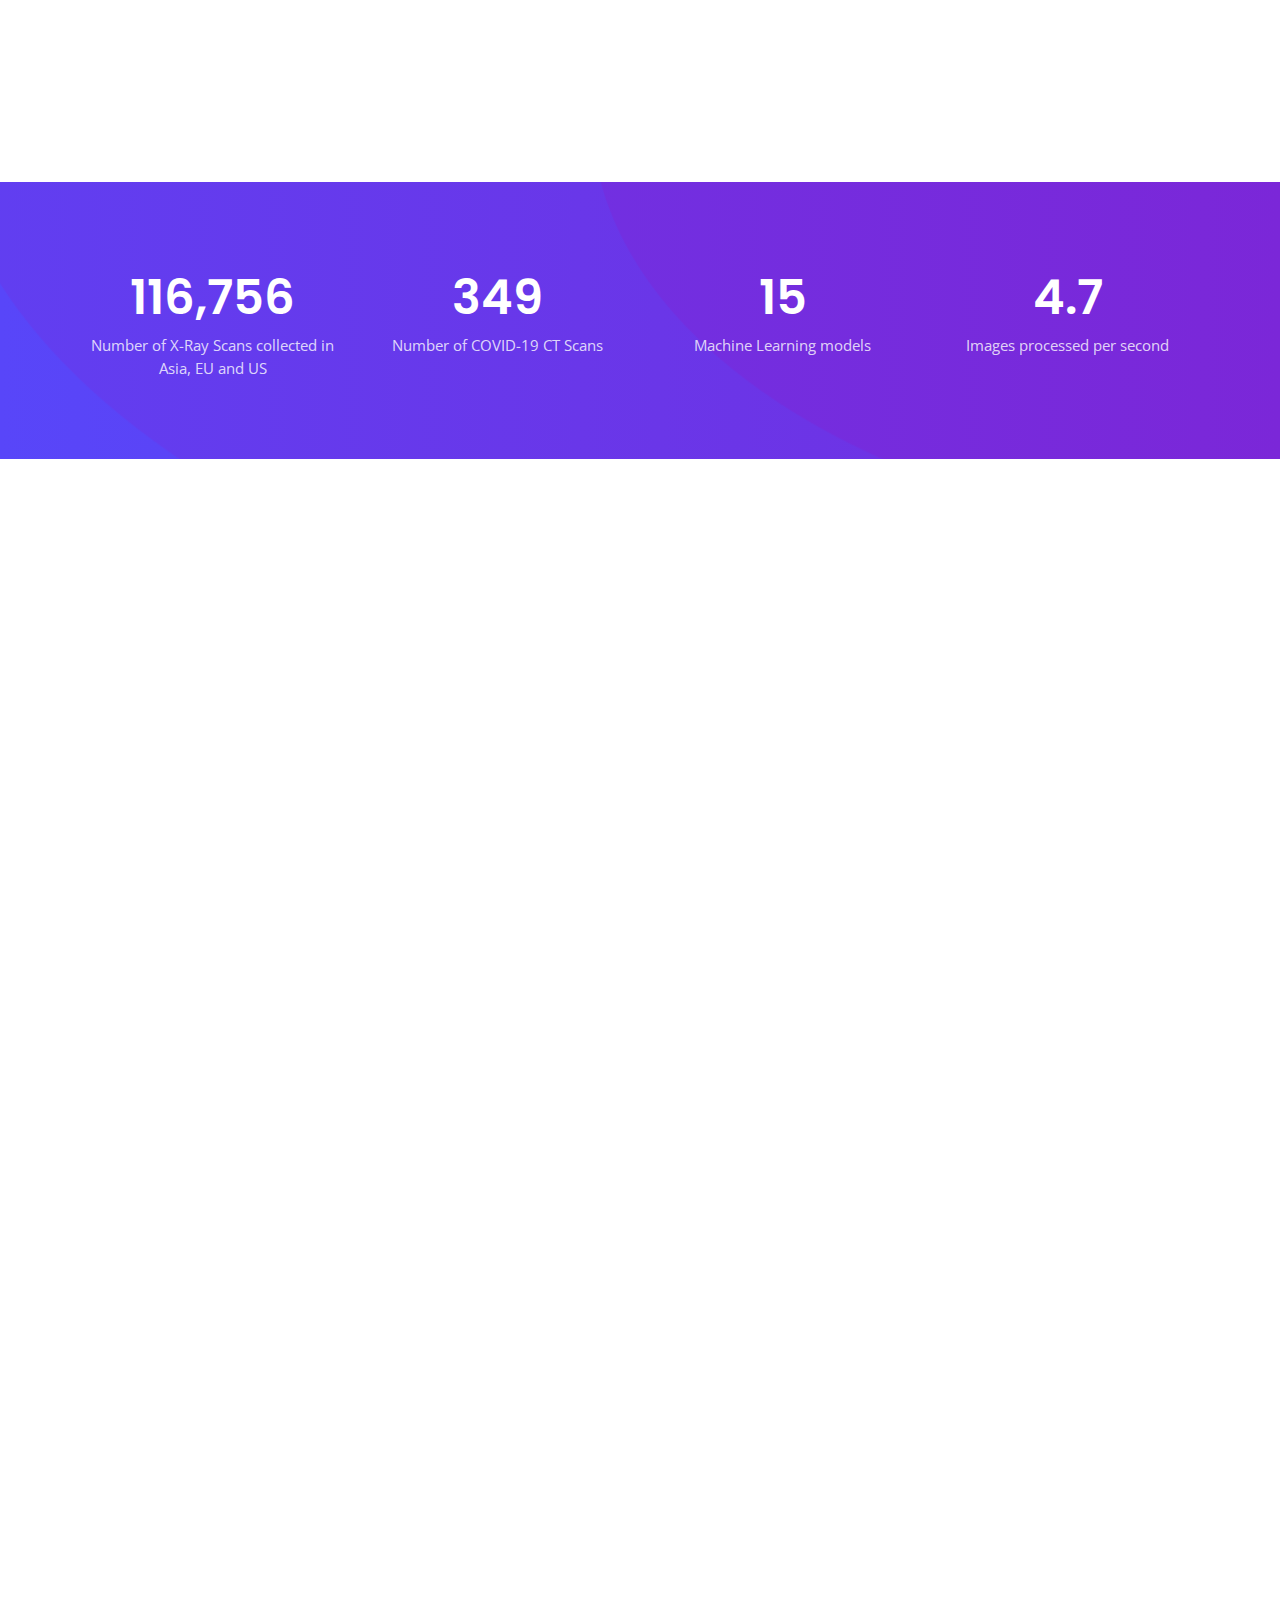
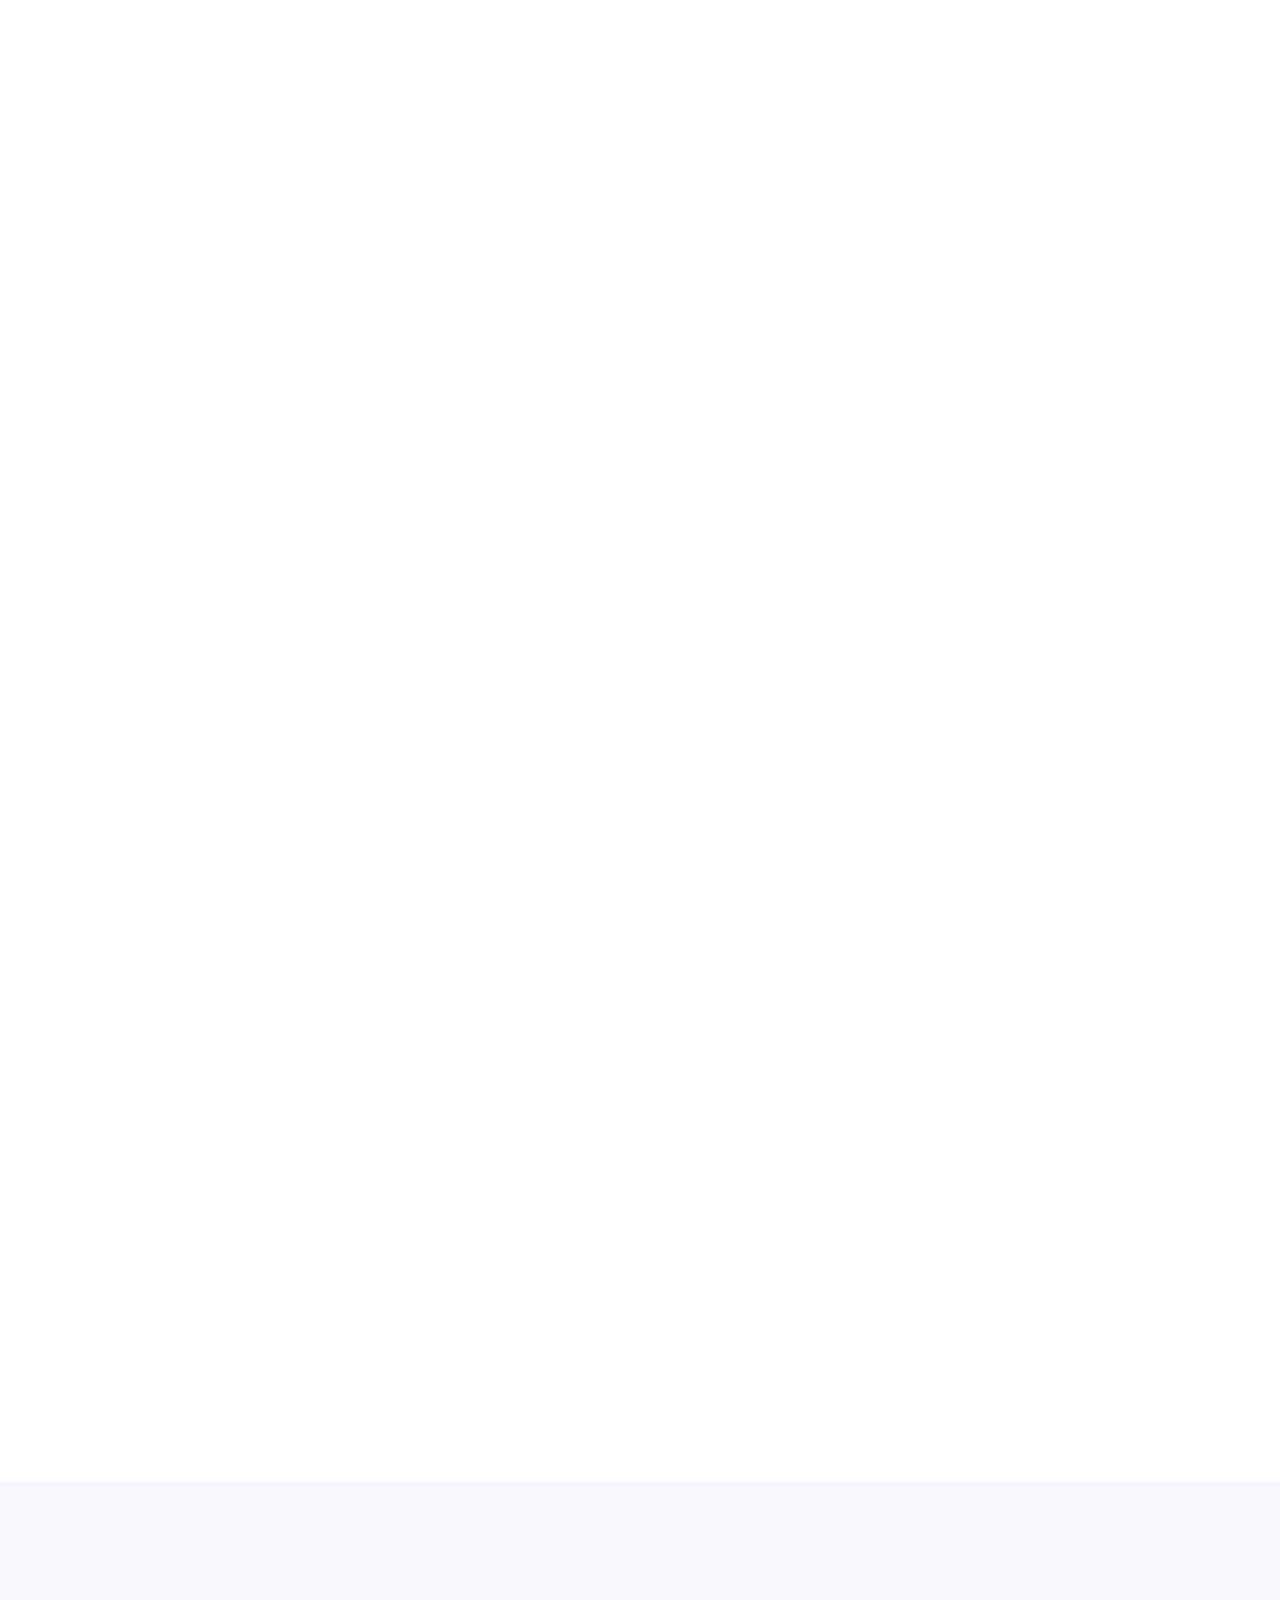
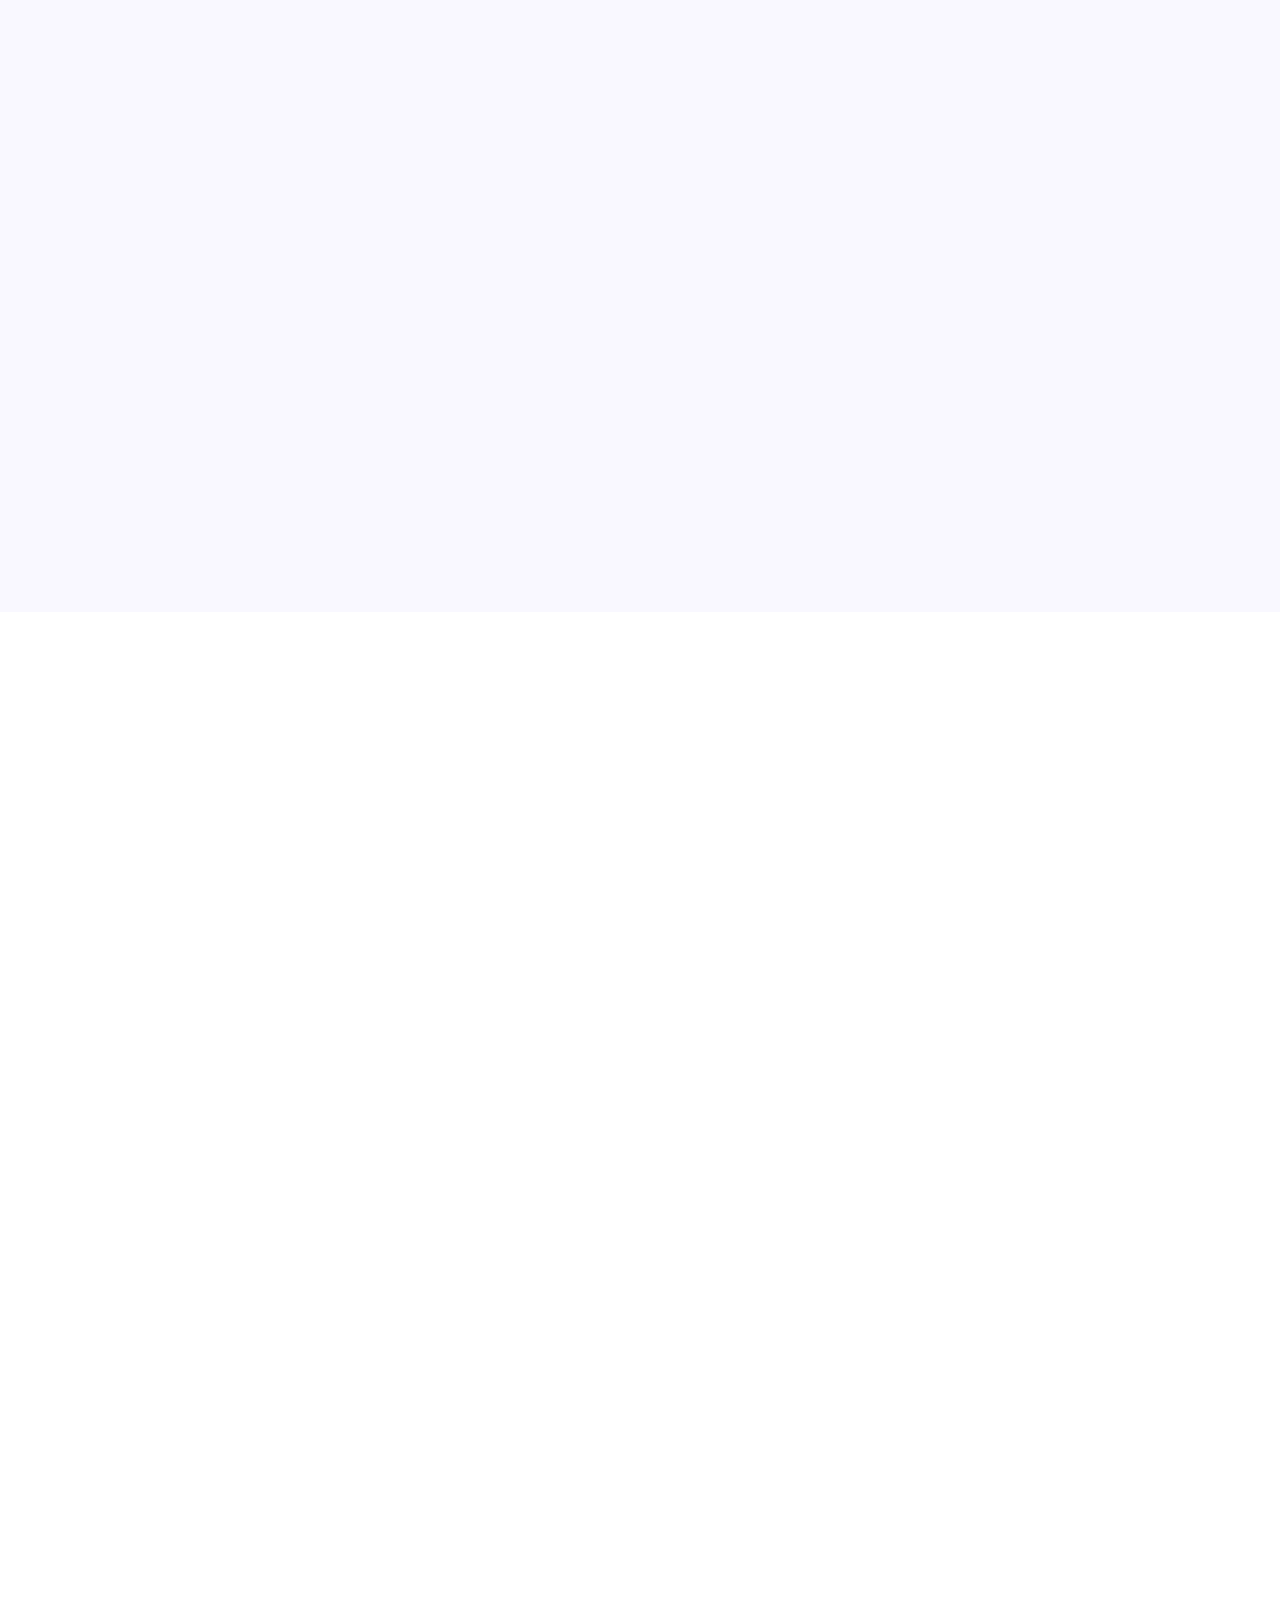
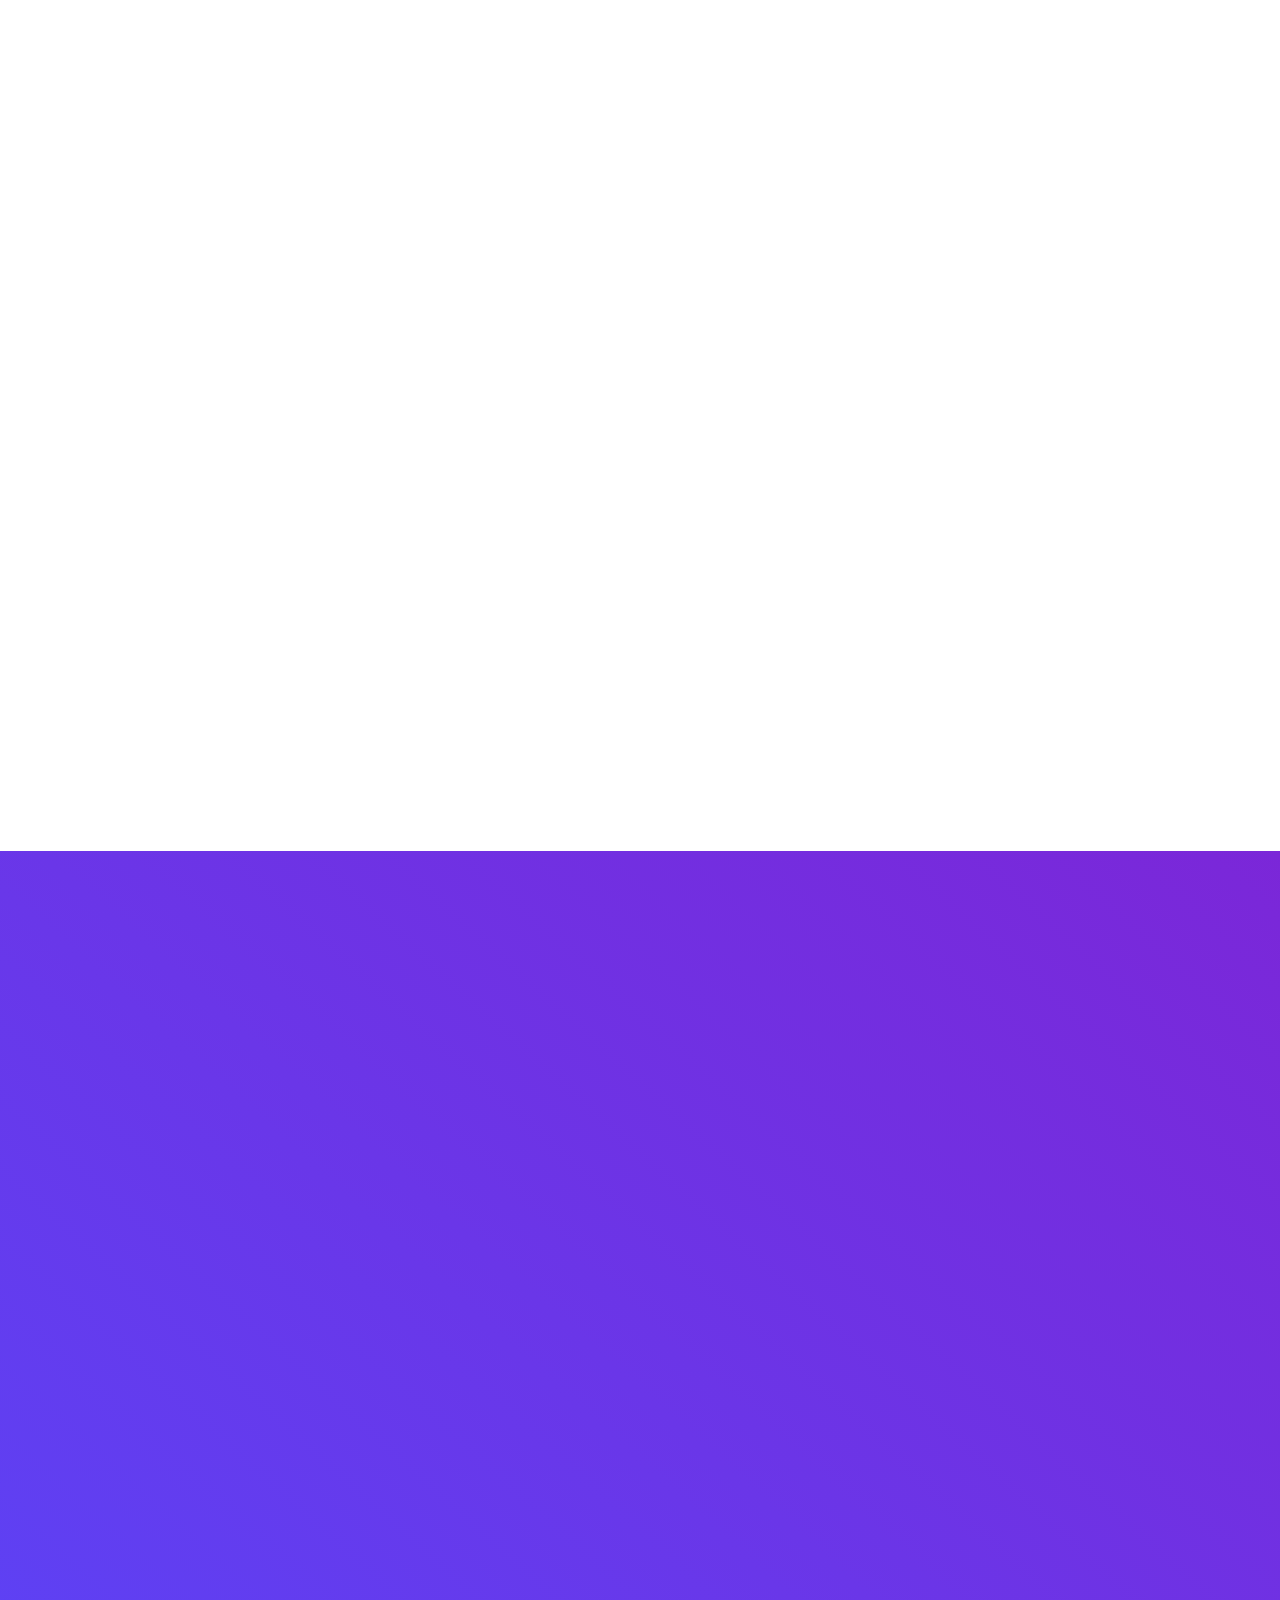
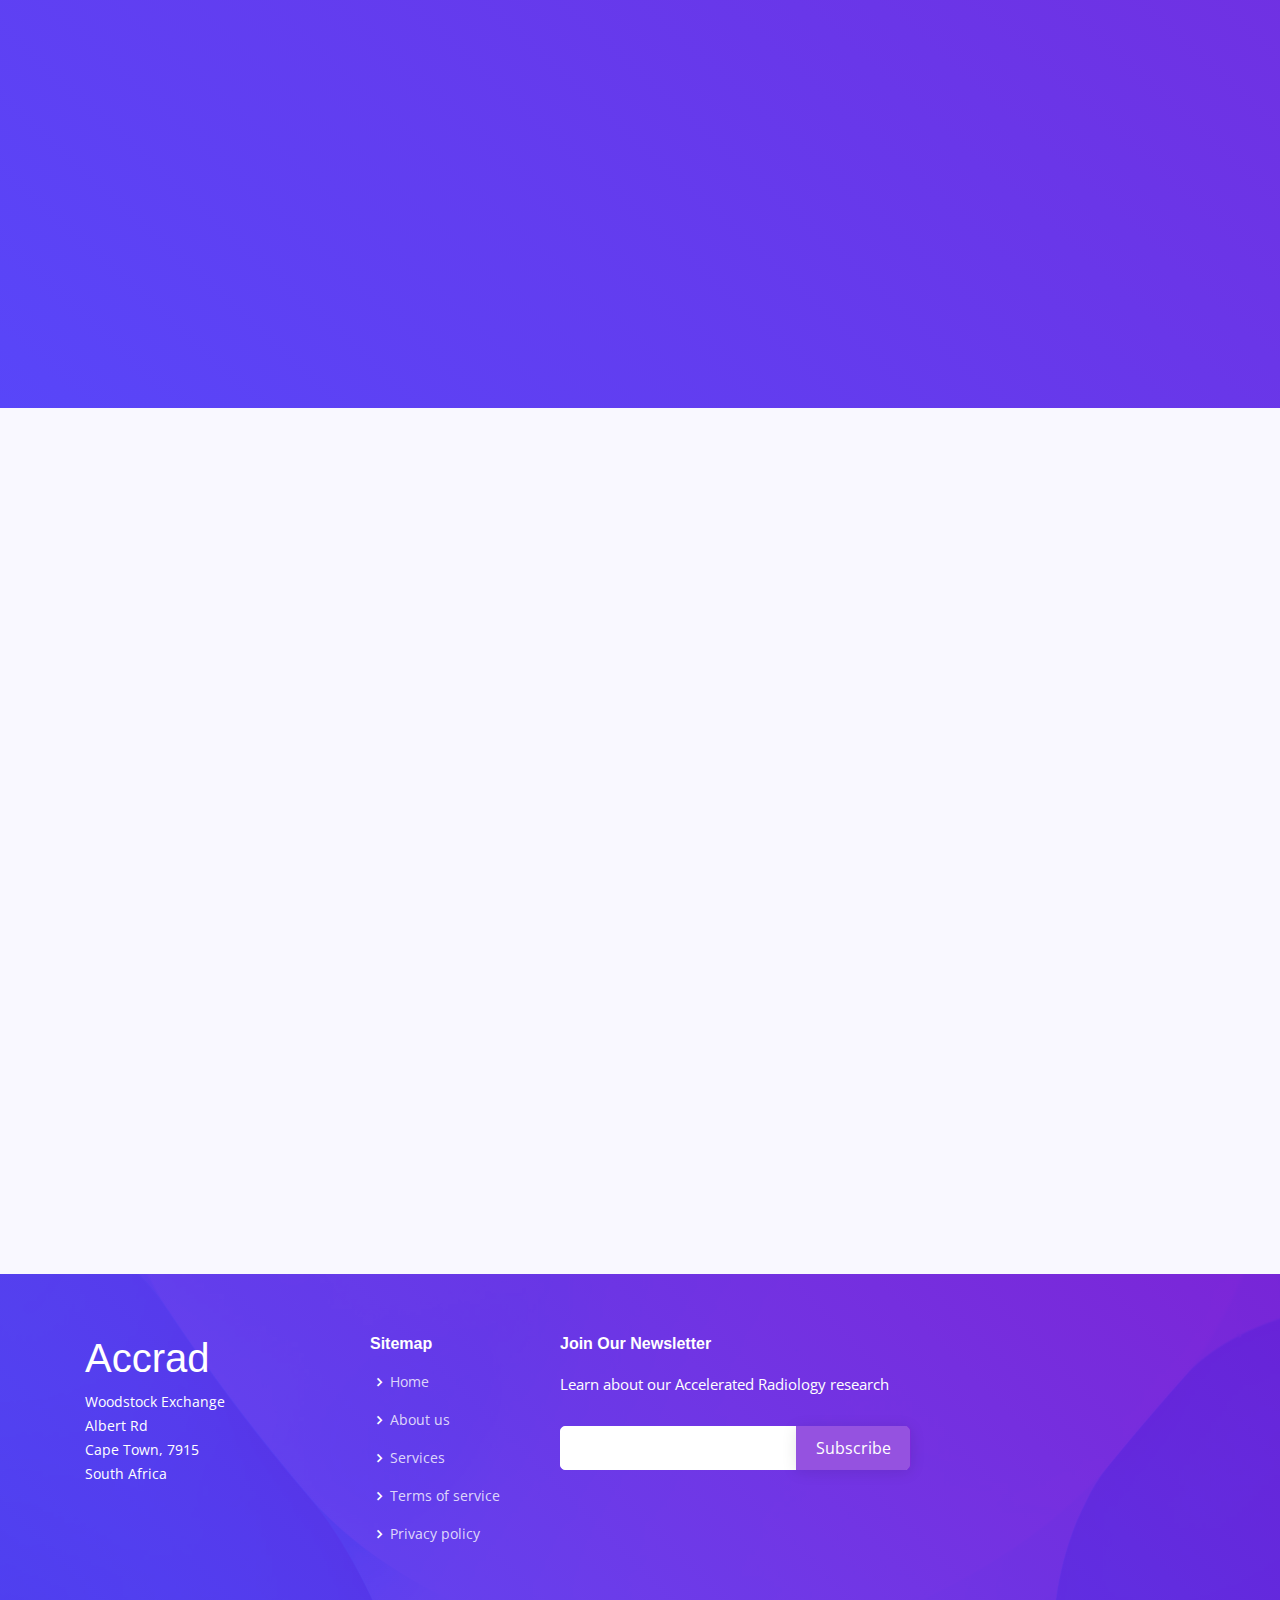
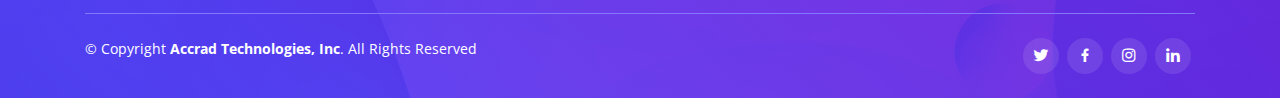
==== commit e77a219a: "medical update" ====
--- a/index.html
+++ b/index.html
@@ -397,7 +397,8 @@
                   <div class="pic"><img src="assets/img/team/team-4.jpg" class="img-fluid" alt=""></div>
                   <div class="member-info">
                     <h4>Amir Rezasade</h4>
-                    <span>Chief Product Officer</span>
+                    <span>Chief Medical Officer</span>
+                    <p>Radiation Oncology</p>
                     <p>Co-Founder</p>
                     <div class="social">
                       <a href="https://twitter.com/AccradAI" class="twitter"><i class="bx bxl-twitter"></i></a>
@@ -650,4 +651,4 @@
 
 </body>
 
-</html>+</html>
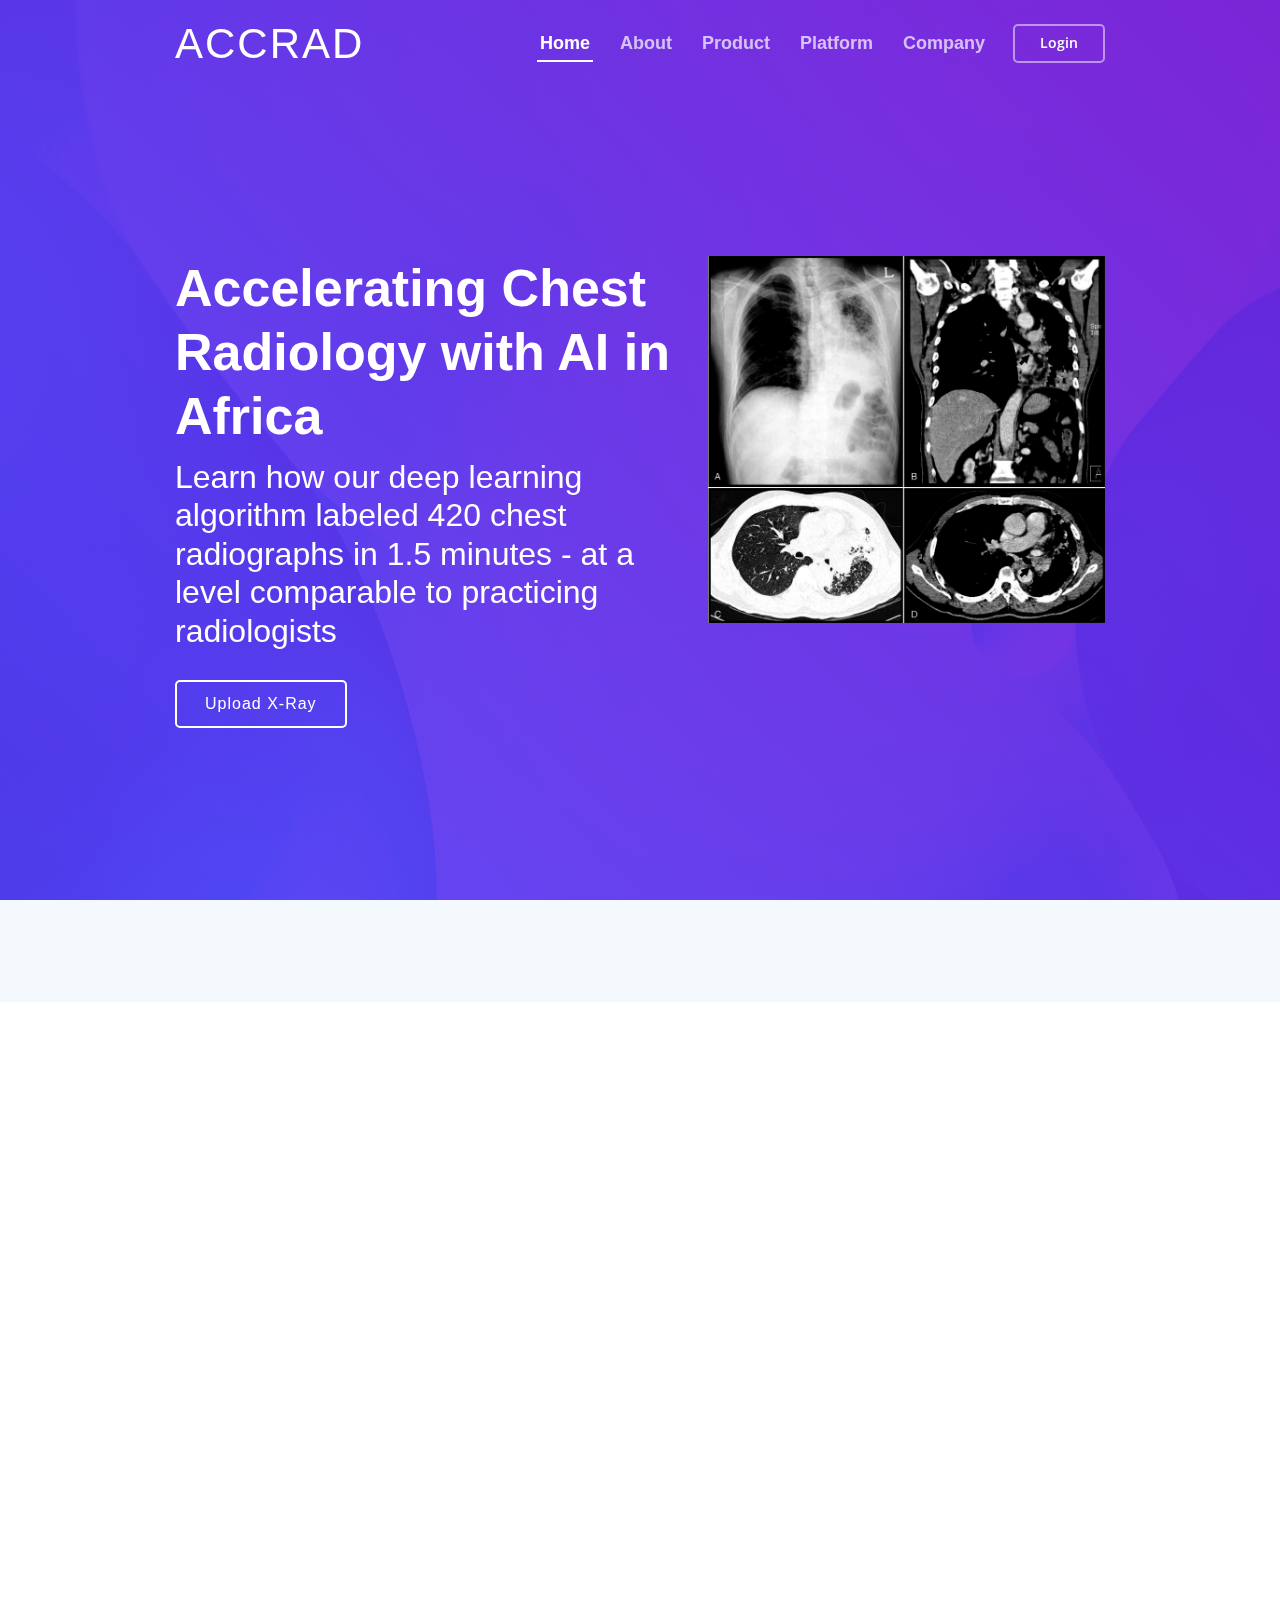
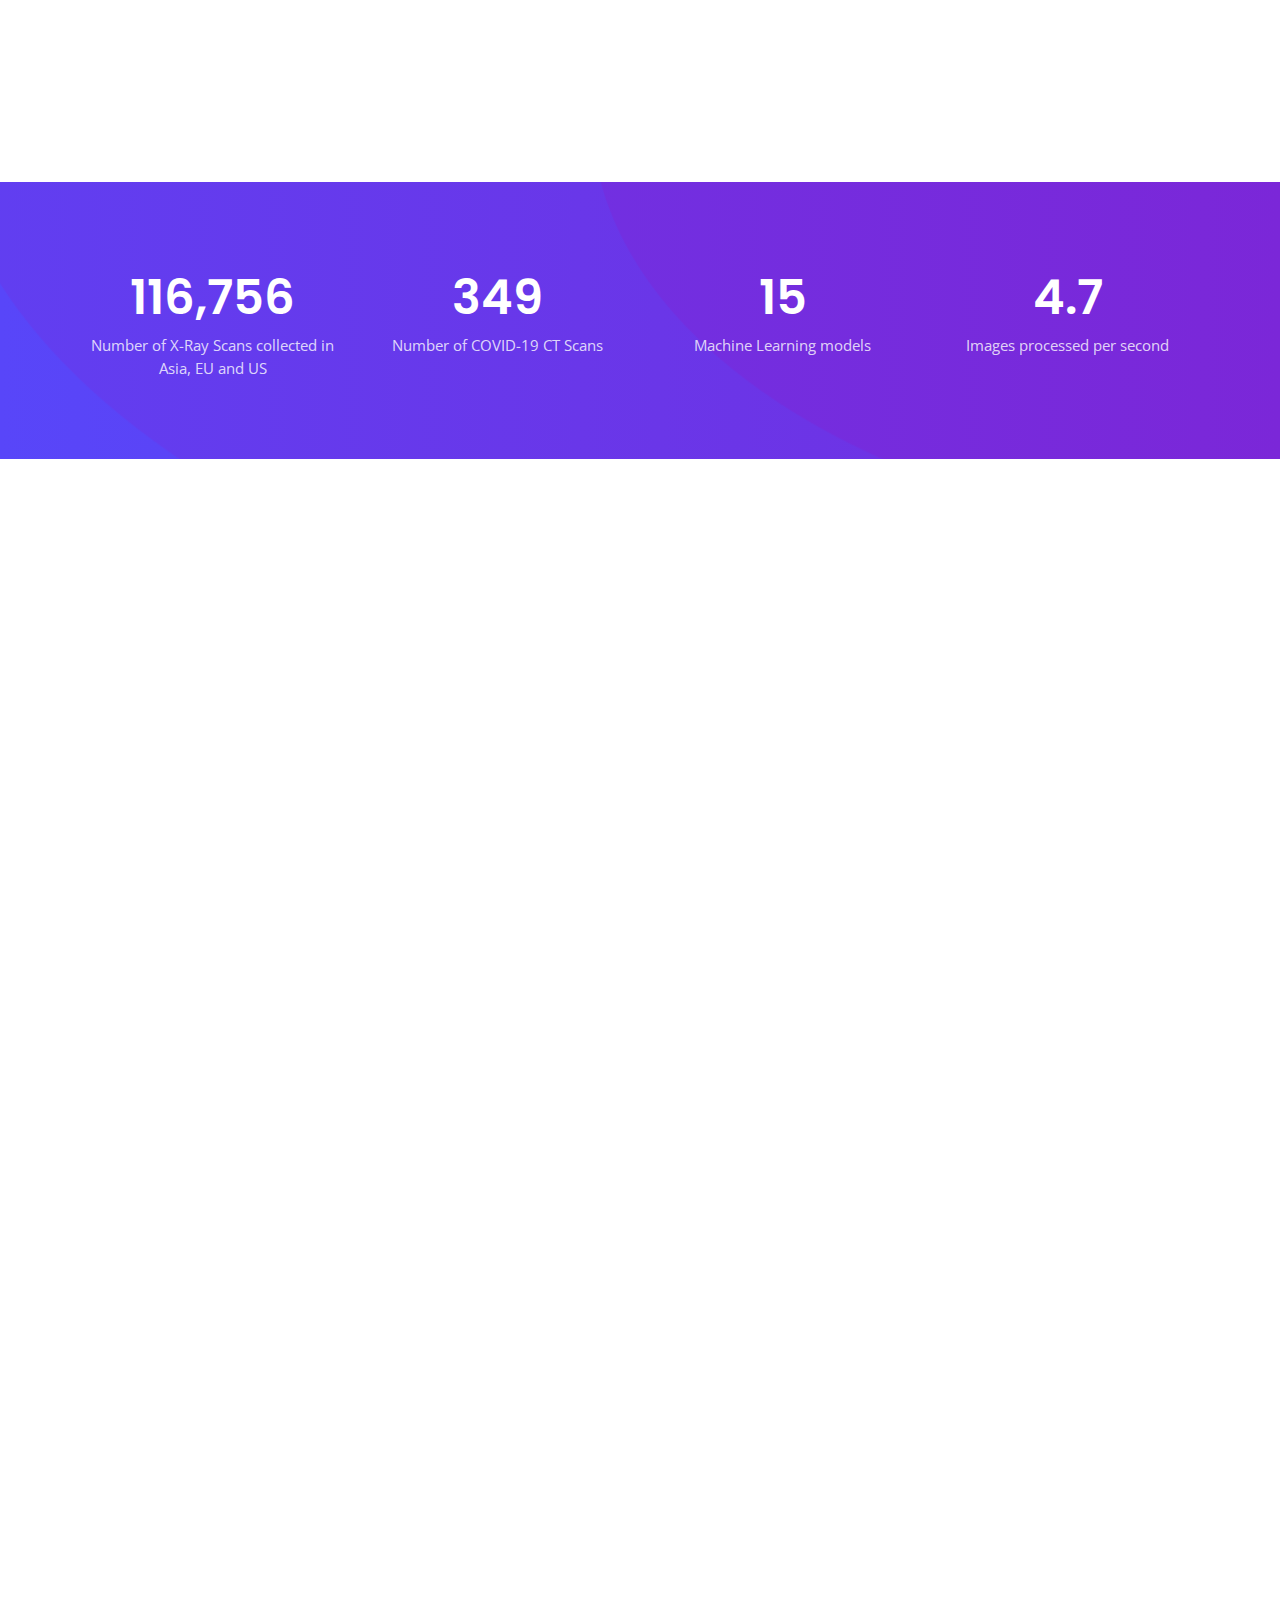
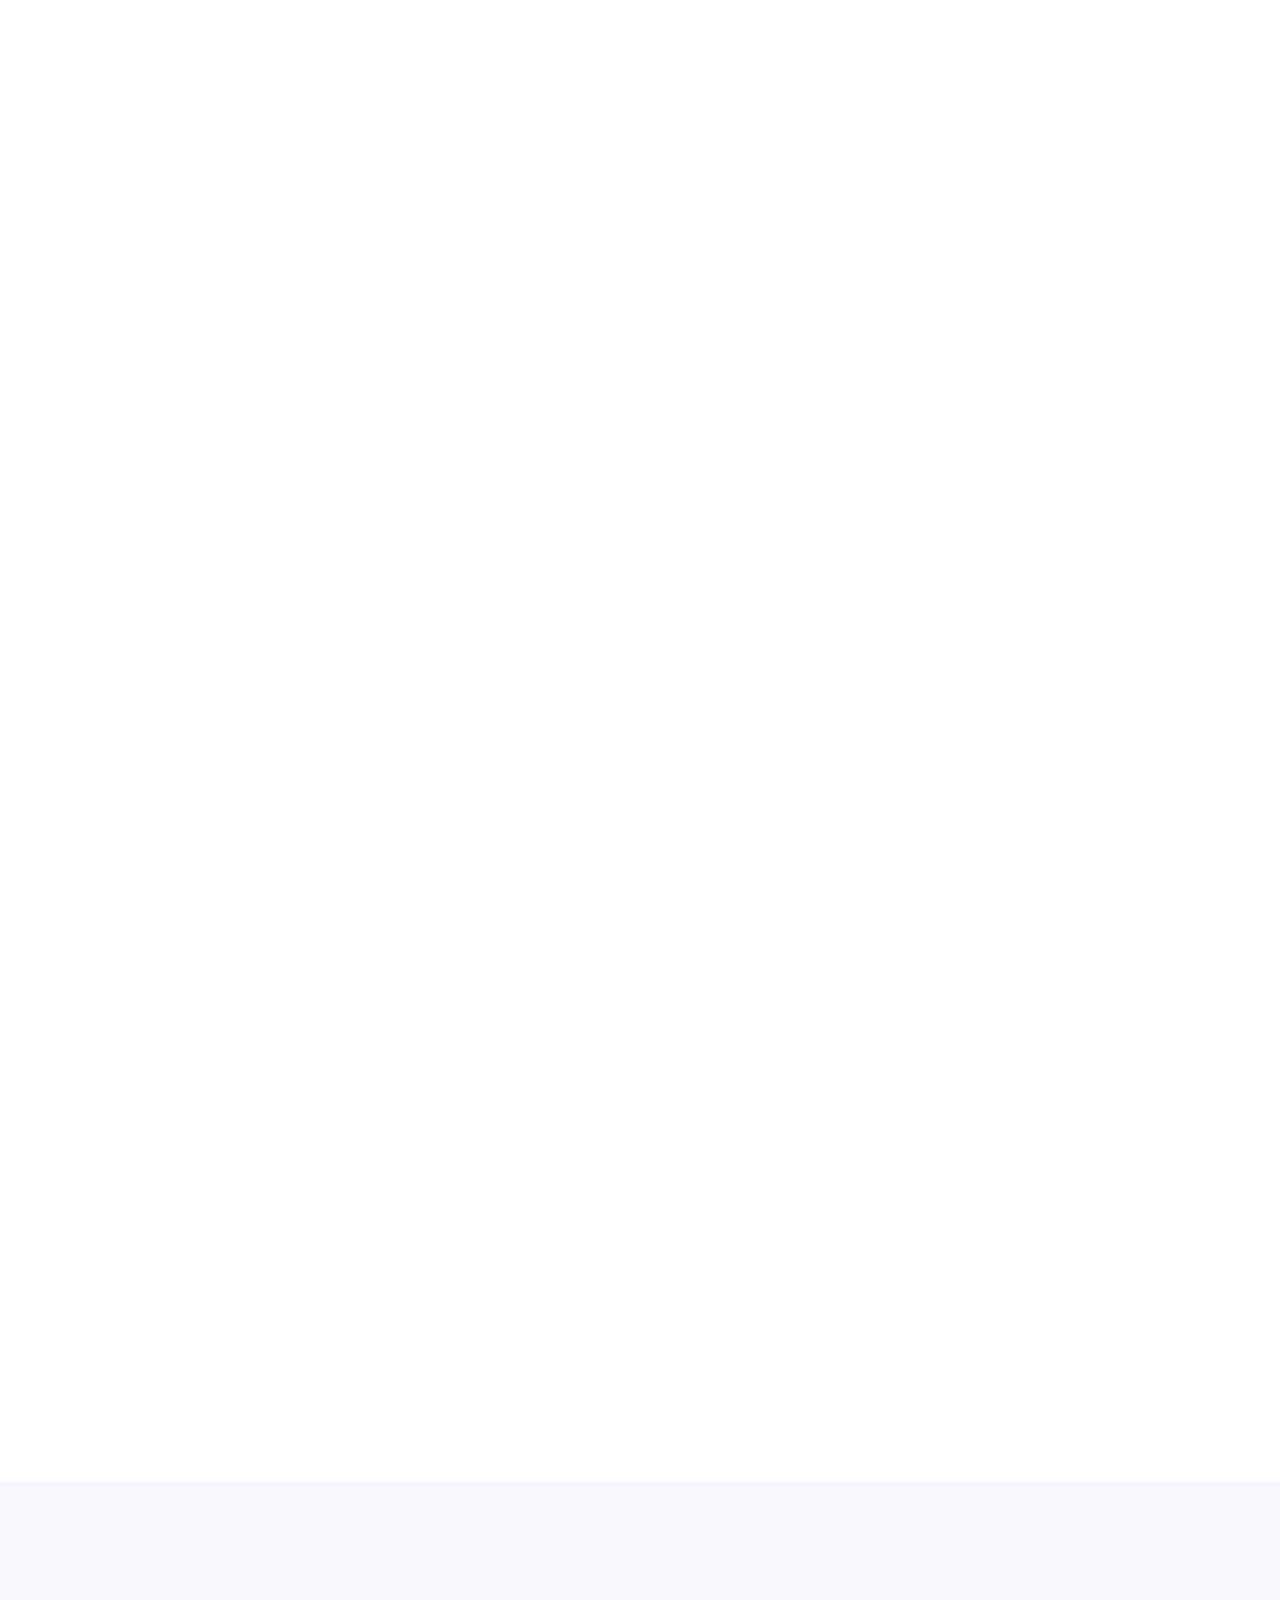
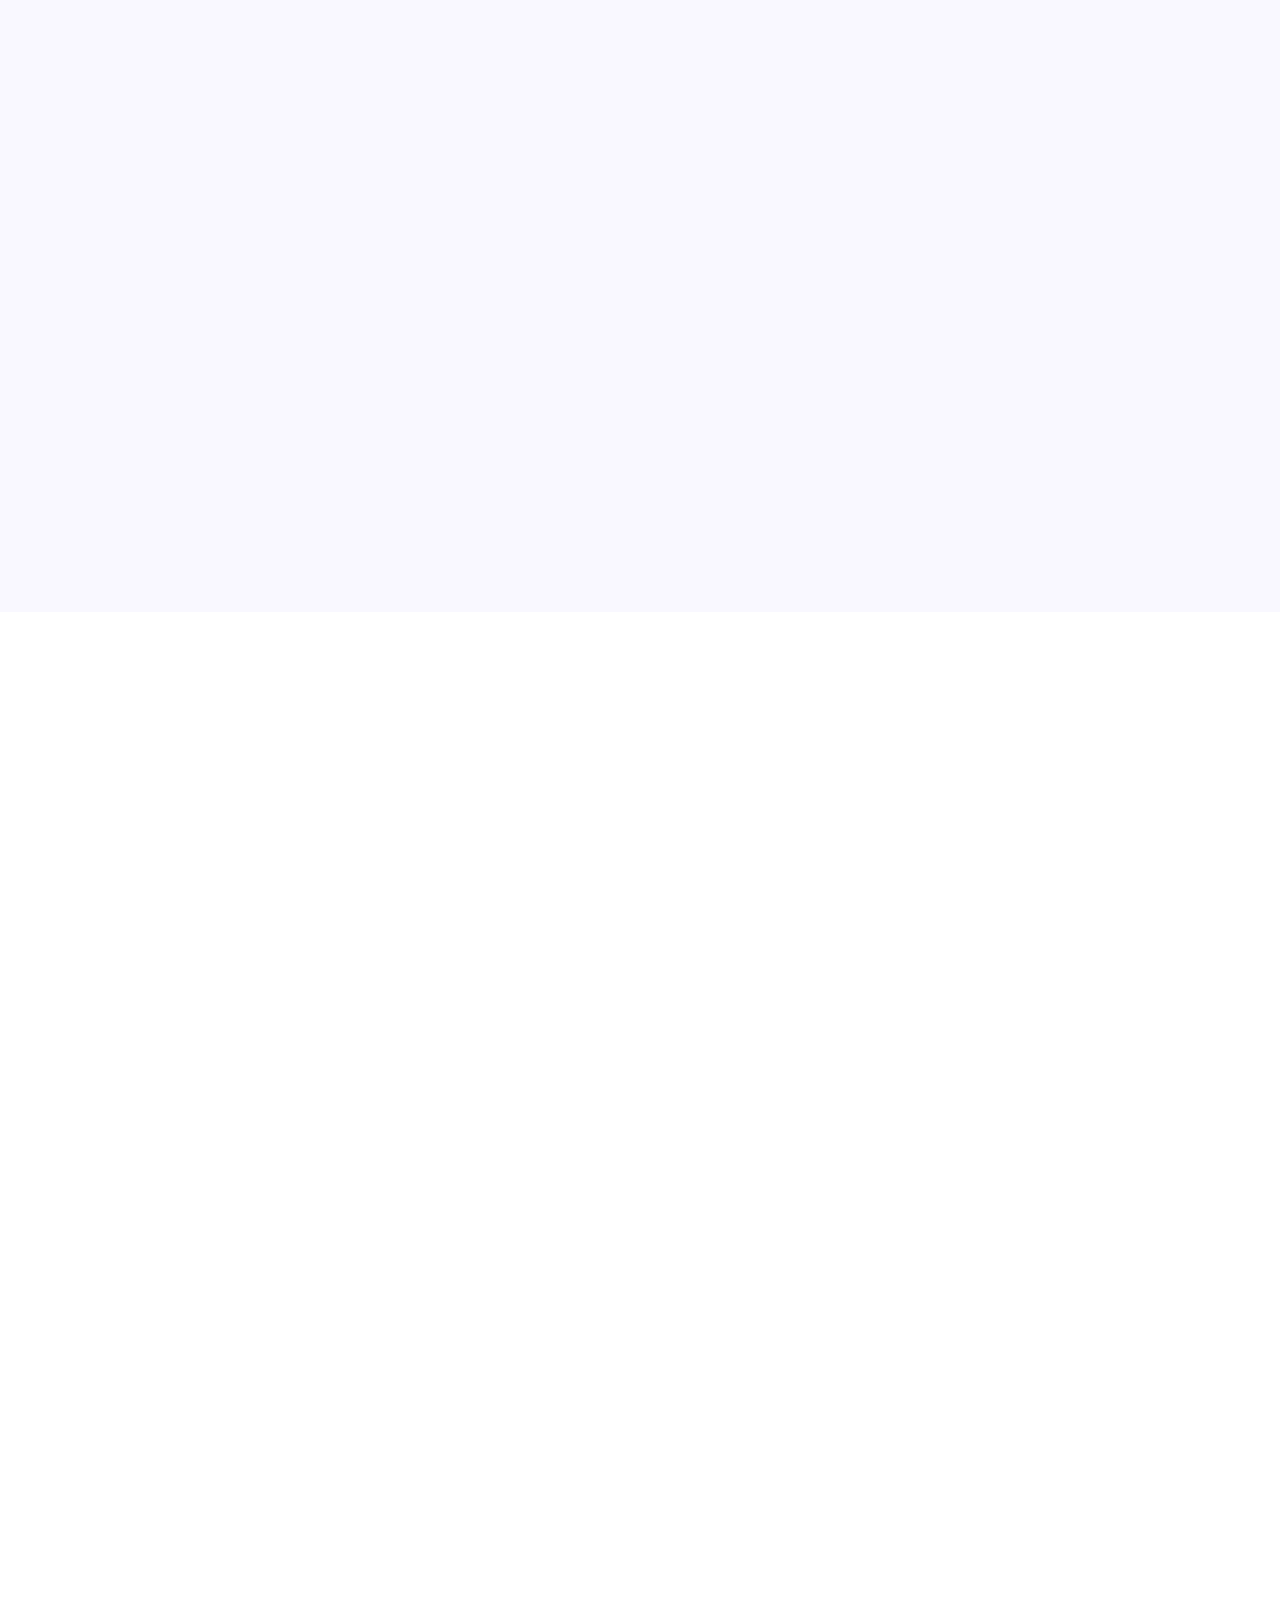
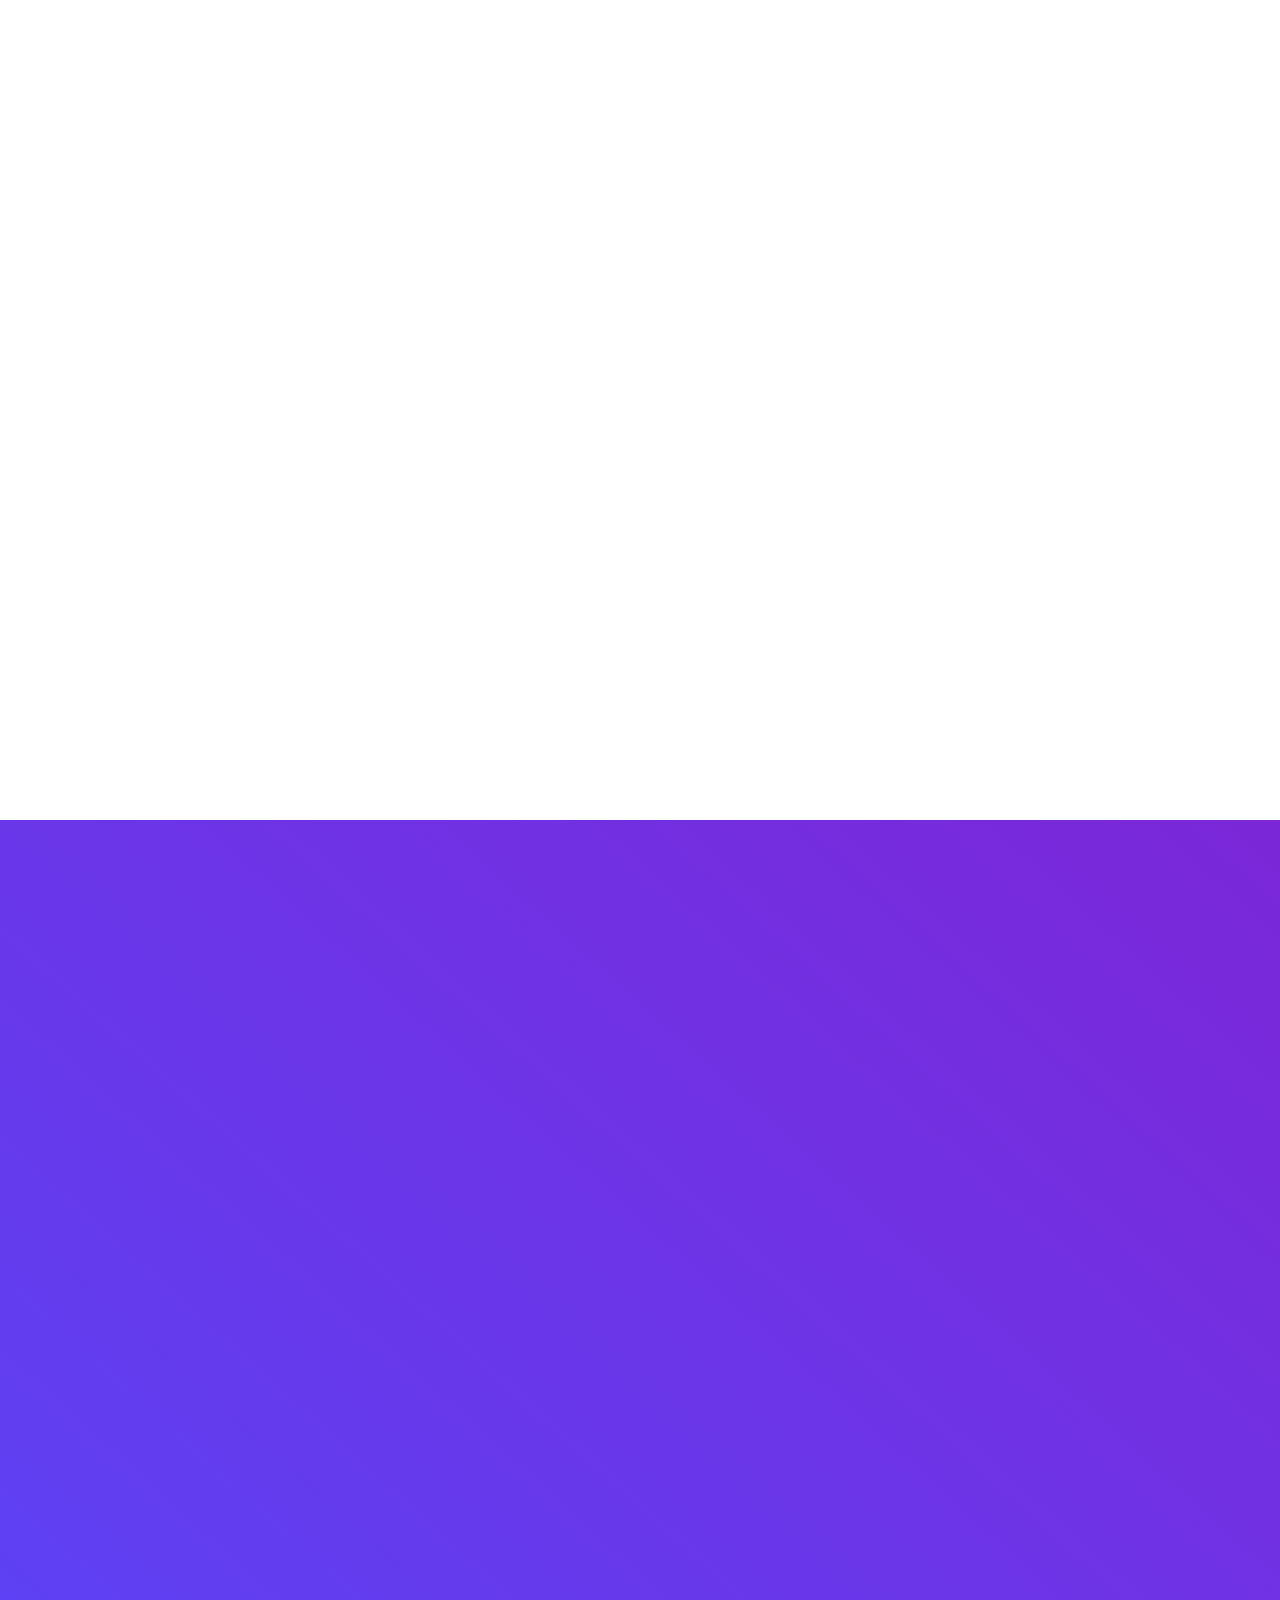
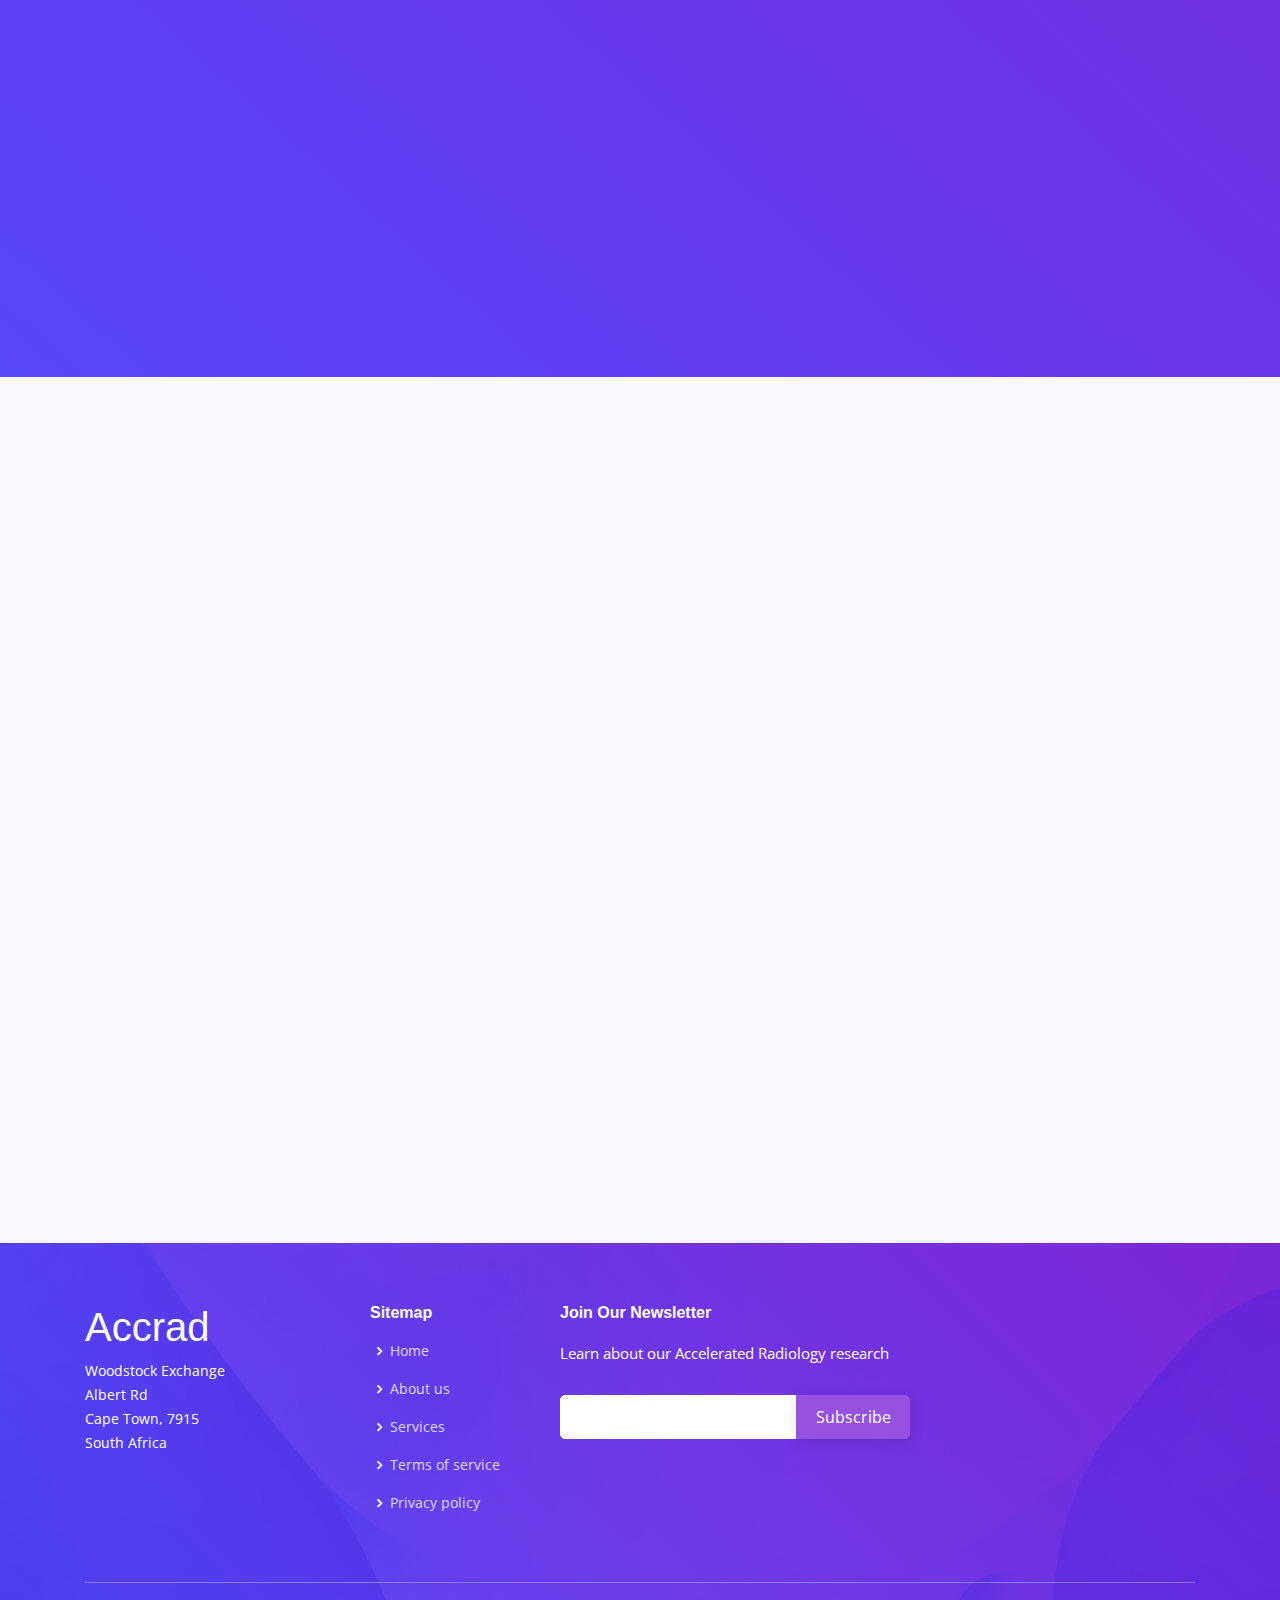
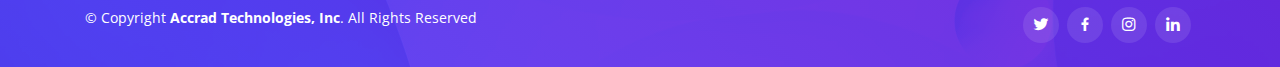
==== commit ce93d74d: "founder update" ====
--- a/index.html
+++ b/index.html
@@ -399,7 +399,6 @@
                     <h4>Amir Rezasade</h4>
                     <span>Chief Medical Officer</span>
                     <p>Radiation Oncology</p>
-                    <p>Co-Founder</p>
                     <div class="social">
                       <a href="https://twitter.com/AccradAI" class="twitter"><i class="bx bxl-twitter"></i></a>
                       <a href="https://www.instagram.com/accrad/" class="facebook"><i class="bx bxl-facebook"></i></a>
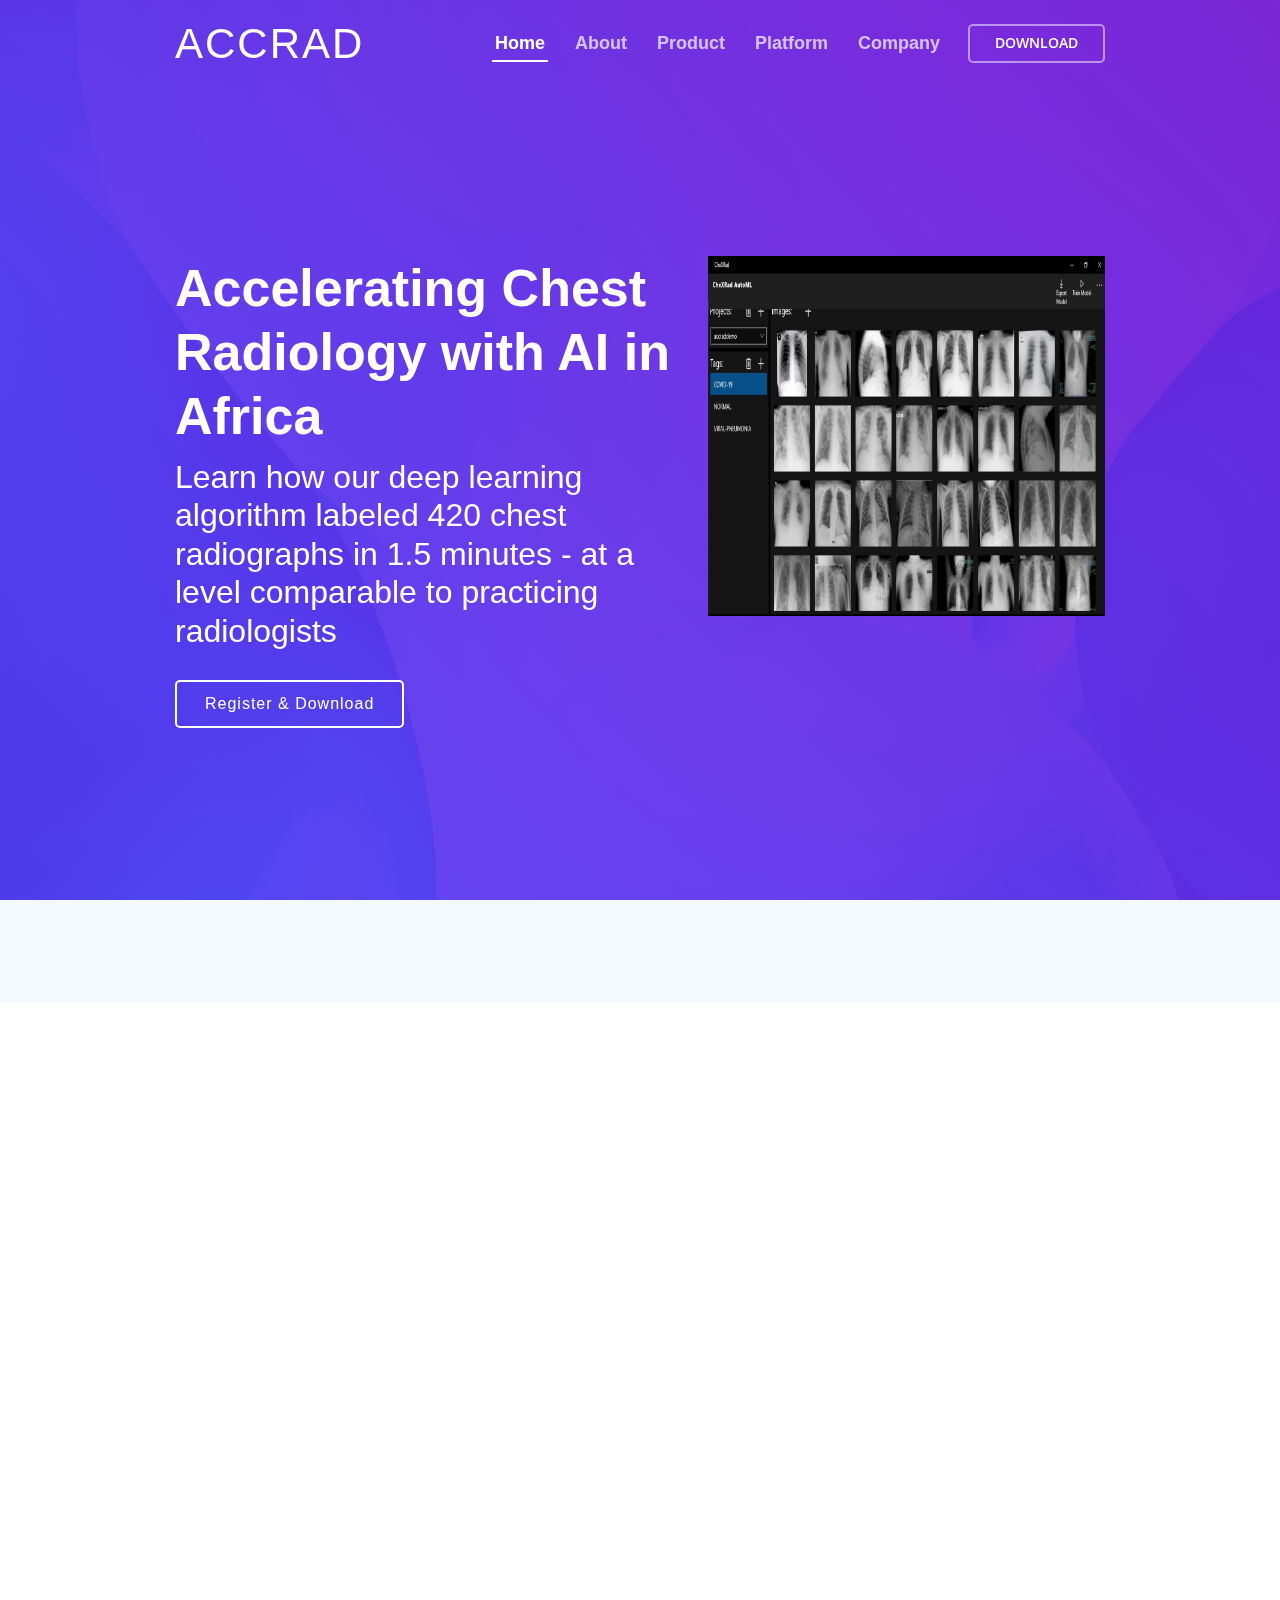
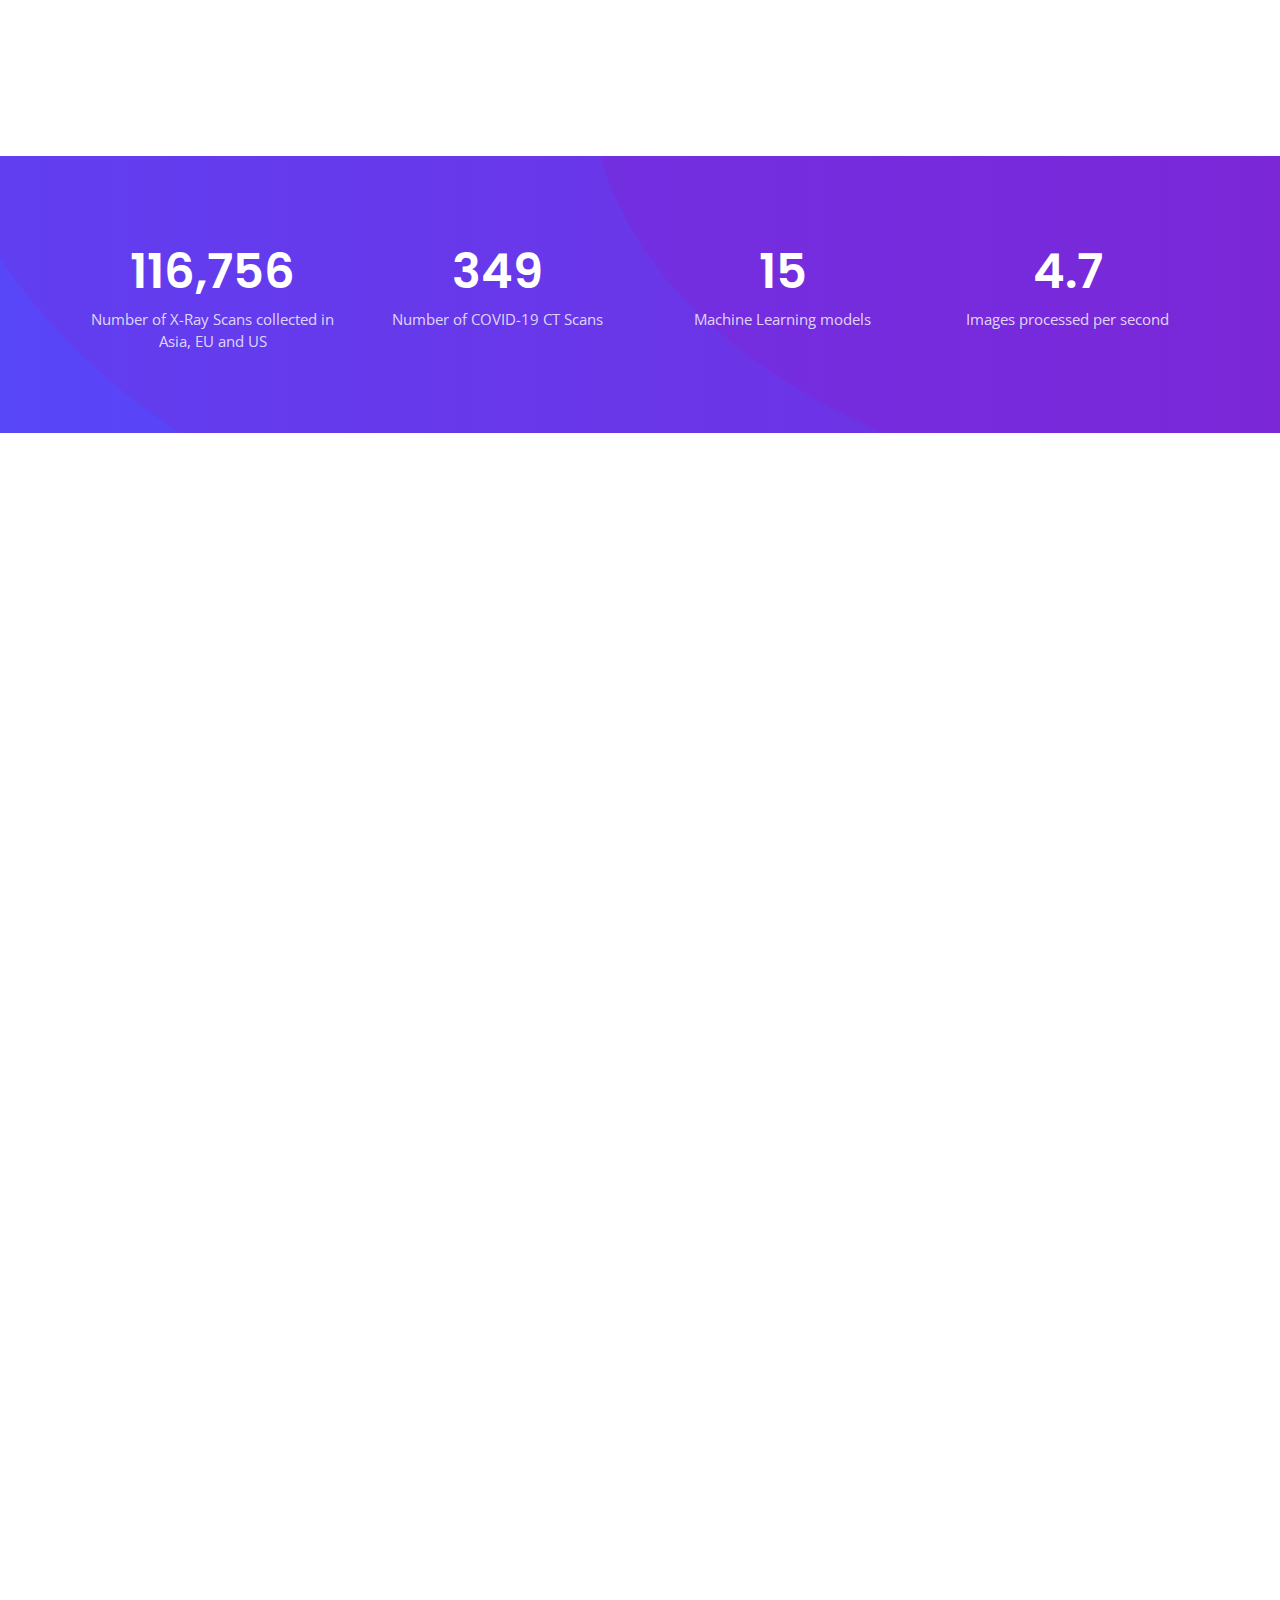
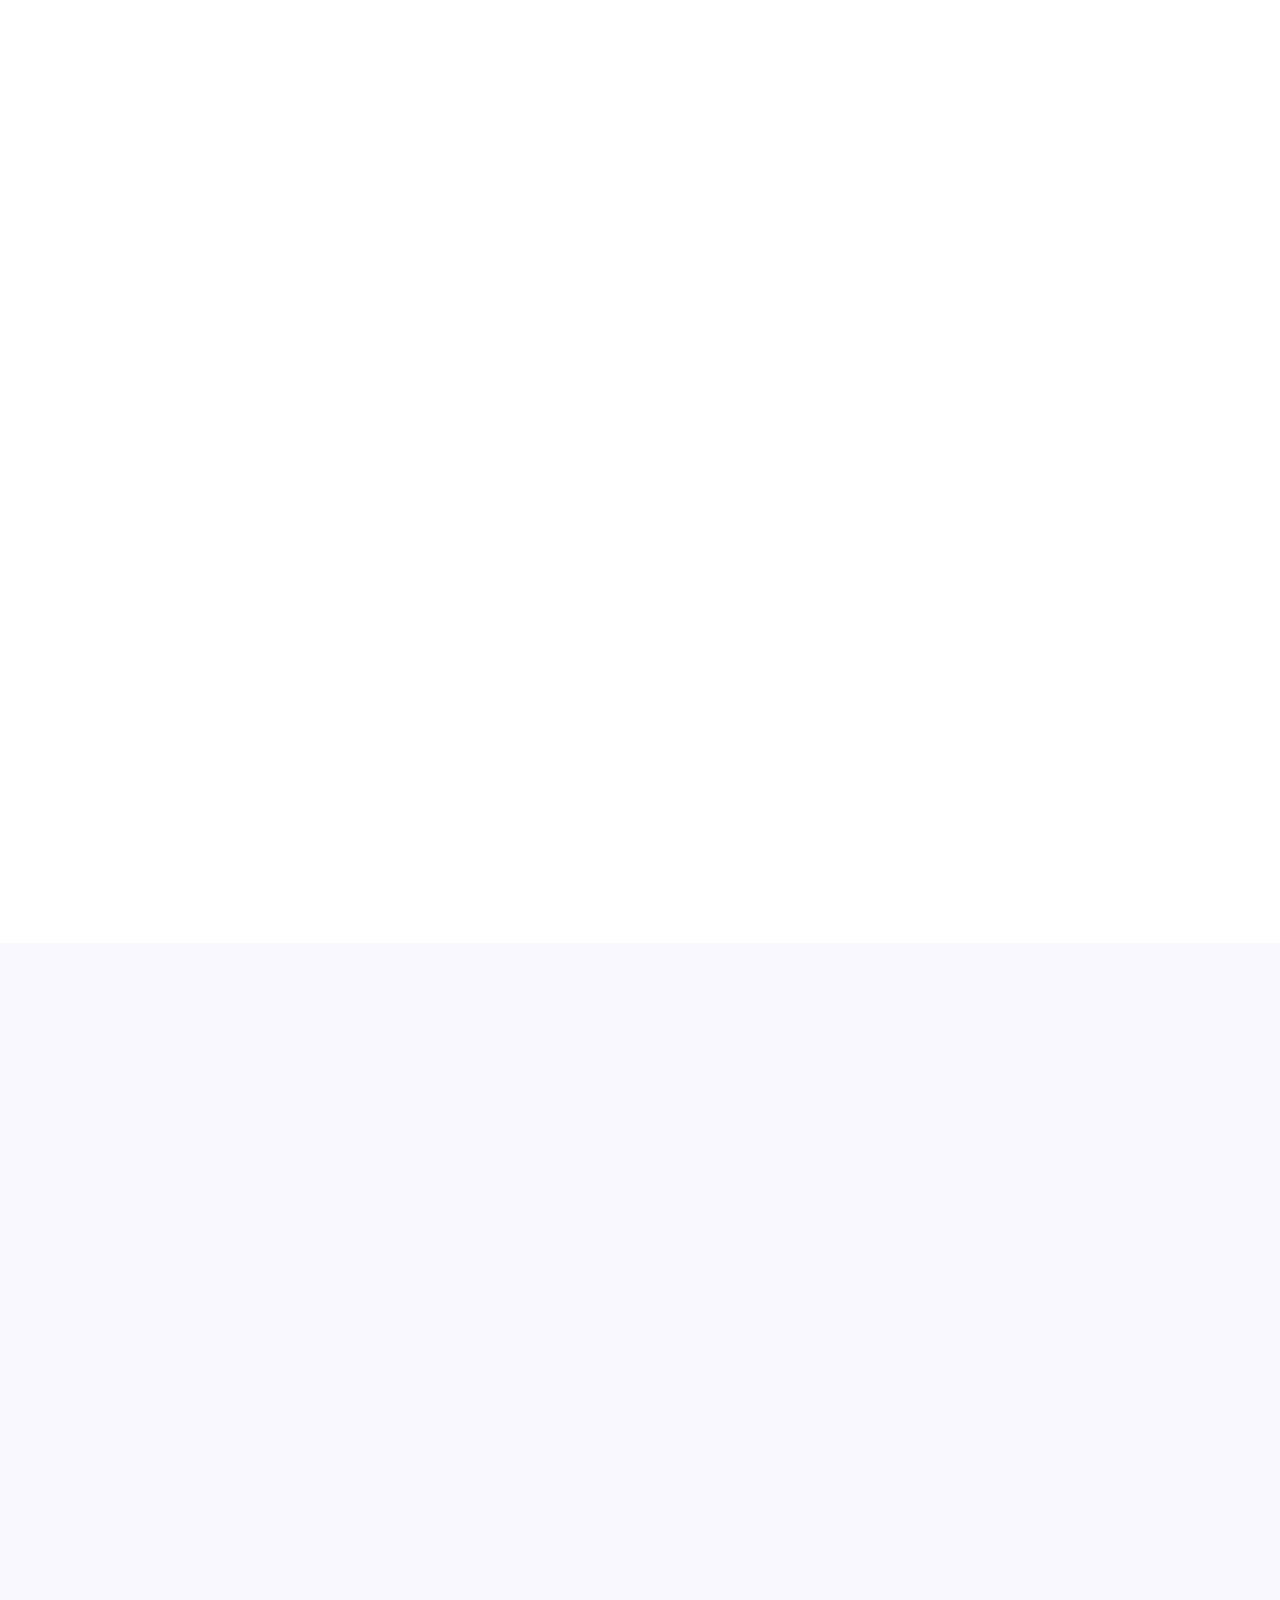
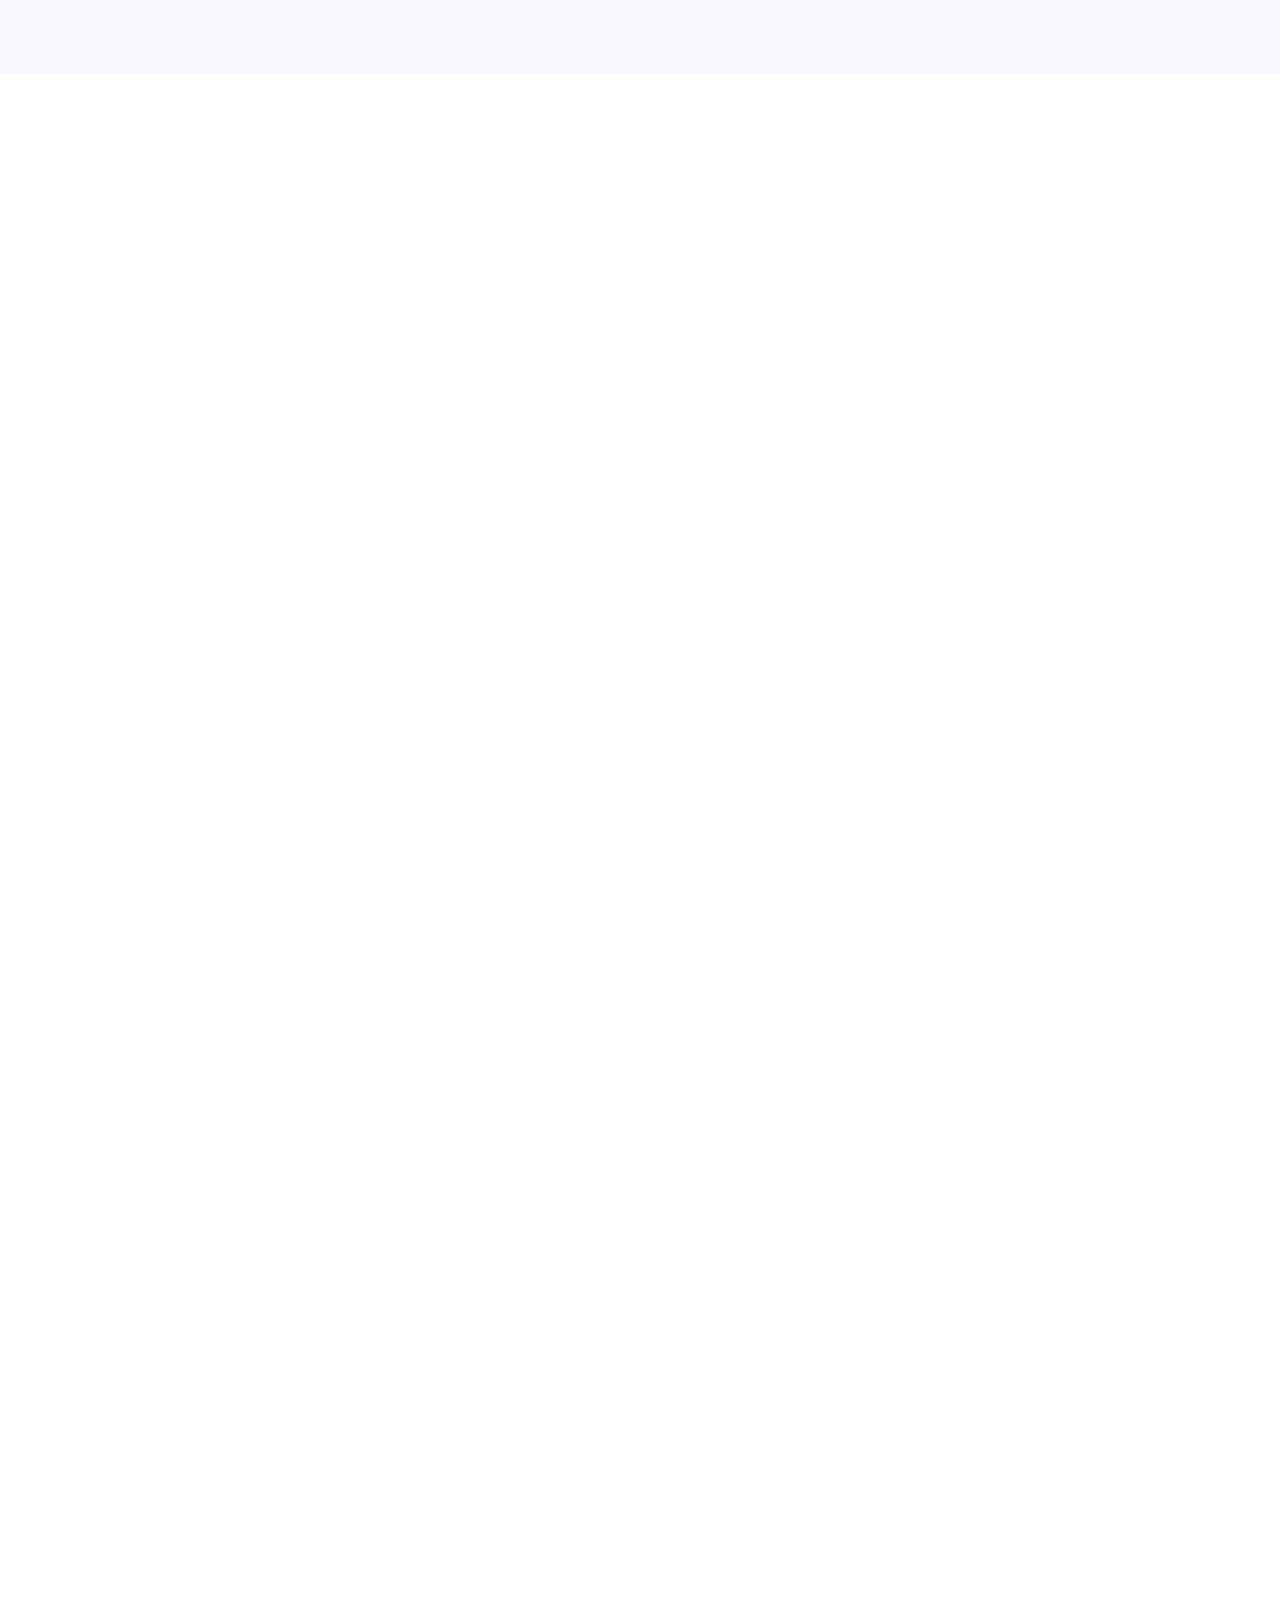
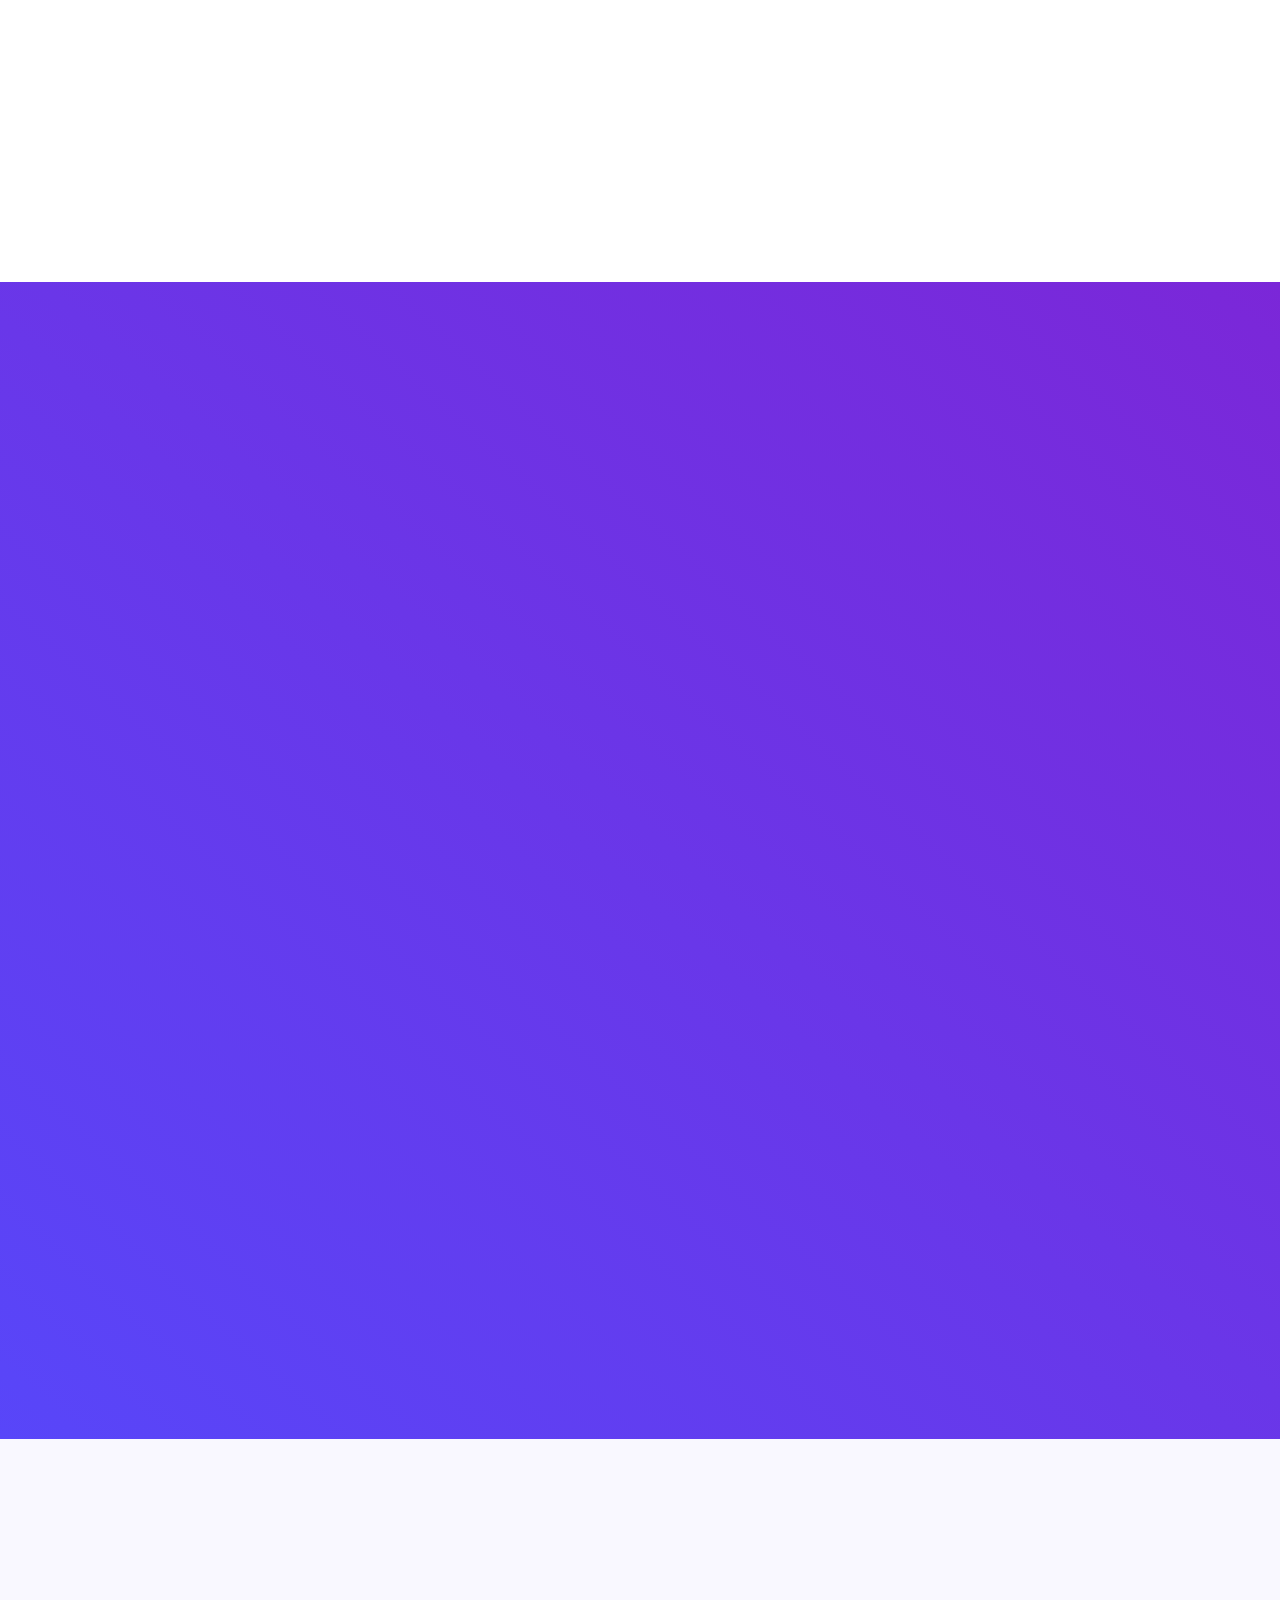
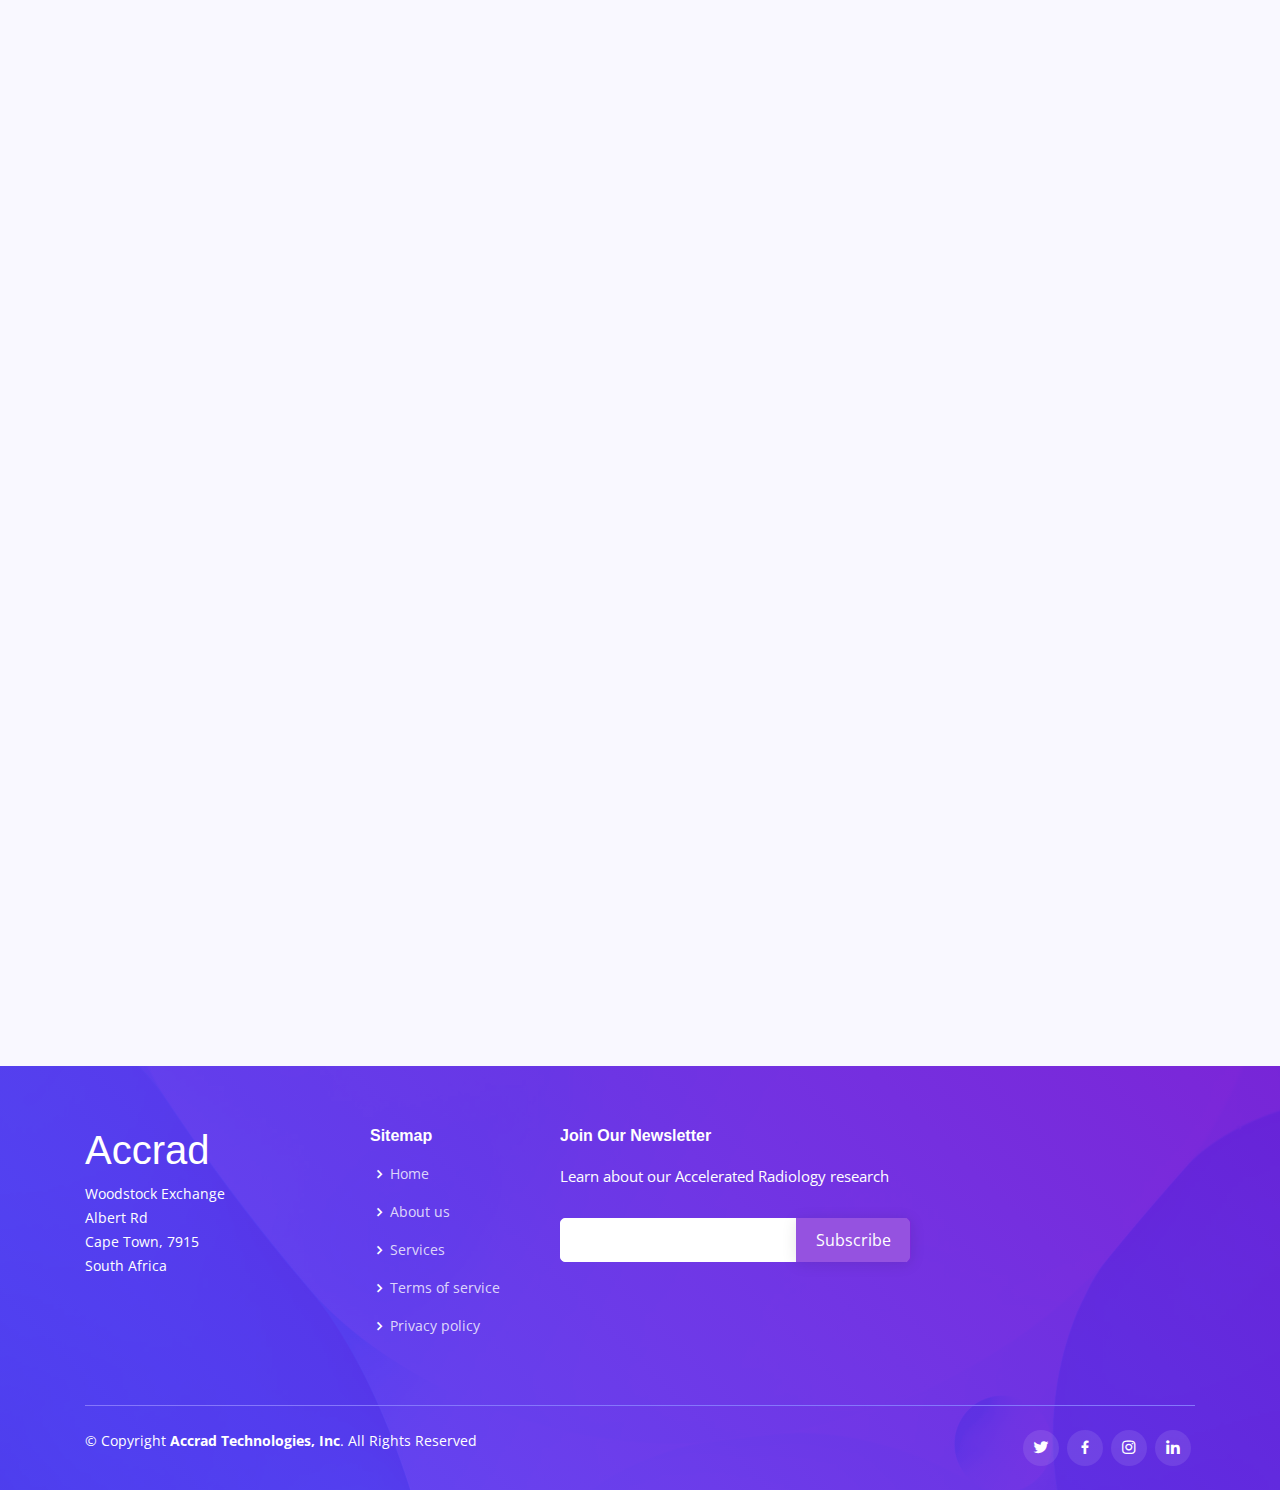
==== commit b2680caa: "Initial betA commit" ====
--- a/index.html
+++ b/index.html
@@ -59,7 +59,7 @@
             </ul>
           </nav><!-- .nav-menu -->
 
-          <a href="#about" class="get-started-btn scrollto">Login</a>
+          <a href="#contact" class="get-started-btn scrollto">DOWNLOAD</a>
         </div>
       </div>
 
@@ -74,7 +74,7 @@
         <div class="col-xl-5 col-lg-6 pt-3 pt-lg-0 order-2 order-lg-1 d-flex flex-column justify-content-center">
           <h1>Accelerating Chest Radiology with AI in Africa</h1>
           <h2>Learn how our deep learning algorithm labeled 420 chest radiographs in 1.5 minutes - at a level comparable to practicing radiologists</h2>
-          <div><a href="#about" class="btn-get-started scrollto">Upload X-Ray</a></div>
+          <div><a href="#contact" class="btn-get-started scrollto">Register & Download</a></div>
         </div>
         <div class="col-xl-4 col-lg-6 order-1 order-lg-2 hero-img" data-aos="zoom-in" data-aos-delay="150">
           <img src="assets/img/hero-img.png" class="img-fluid animated" alt="">
@@ -186,7 +186,7 @@
   
         <div class="row">
           <div class="col-lg-6 order-1 order-lg-2" data-aos="zoom-in" data-aos-delay="150">
-            <img src="assets/img/Diseases.jpg" class="img-fluid" alt="">
+            <iframe width="694" height="375" src="https://www.youtube.com/embed/ZEWJ84A6rbE" frameborder="0" allow="accelerometer; autoplay; clipboard-write; encrypted-media; gyroscope; picture-in-picture" allowfullscreen></iframe>
           </div>
           <div class="col-lg-6 pt-4 pt-lg-0 order-2 order-lg-1 content" data-aos="fade-right">
             <h3>CheXRad helps to diagnose Pathologies 160x faster</h3>
@@ -536,32 +536,7 @@
           </div>
 
           <div class="col-lg-6">
-            <form action="forms/contact.php" method="post" role="form" class="php-email-form">
-              <div class="form-row">
-                <div class="col-md-6 form-group">
-                  <input type="text" name="name" class="form-control" id="name" placeholder="Your Name" data-rule="minlen:4" data-msg="Please enter at least 4 chars" />
-                  <div class="validate"></div>
-                </div>
-                <div class="col-md-6 form-group">
-                  <input type="email" class="form-control" name="email" id="email" placeholder="Your Email" data-rule="email" data-msg="Please enter a valid email" />
-                  <div class="validate"></div>
-                </div>
-              </div>
-              <div class="form-group">
-                <input type="text" class="form-control" name="subject" id="subject" placeholder="Subject" data-rule="minlen:4" data-msg="Please enter at least 8 chars of subject" />
-                <div class="validate"></div>
-              </div>
-              <div class="form-group">
-                <textarea class="form-control" name="message" rows="5" data-rule="required" data-msg="Please write something for us" placeholder="Message"></textarea>
-                <div class="validate"></div>
-              </div>
-              <div class="mb-3">
-                <div class="loading">Loading</div>
-                <div class="error-message"></div>
-                <div class="sent-message">Your message has been sent. Thank you!</div>
-              </div>
-              <div class="text-center"><button type="submit">Send Message</button></div>
-            </form>
+            <iframe src="https://docs.google.com/forms/d/e/1FAIpQLSdd-p27RFK25ySnwYvmjLGztiaTW67cw_v0-pxaUWMuPN9cCQ/viewform?embedded=true" width="640" height="745" frameborder="0" marginheight="0" marginwidth="0">Loading…</iframe>
           </div>
 
         </div>
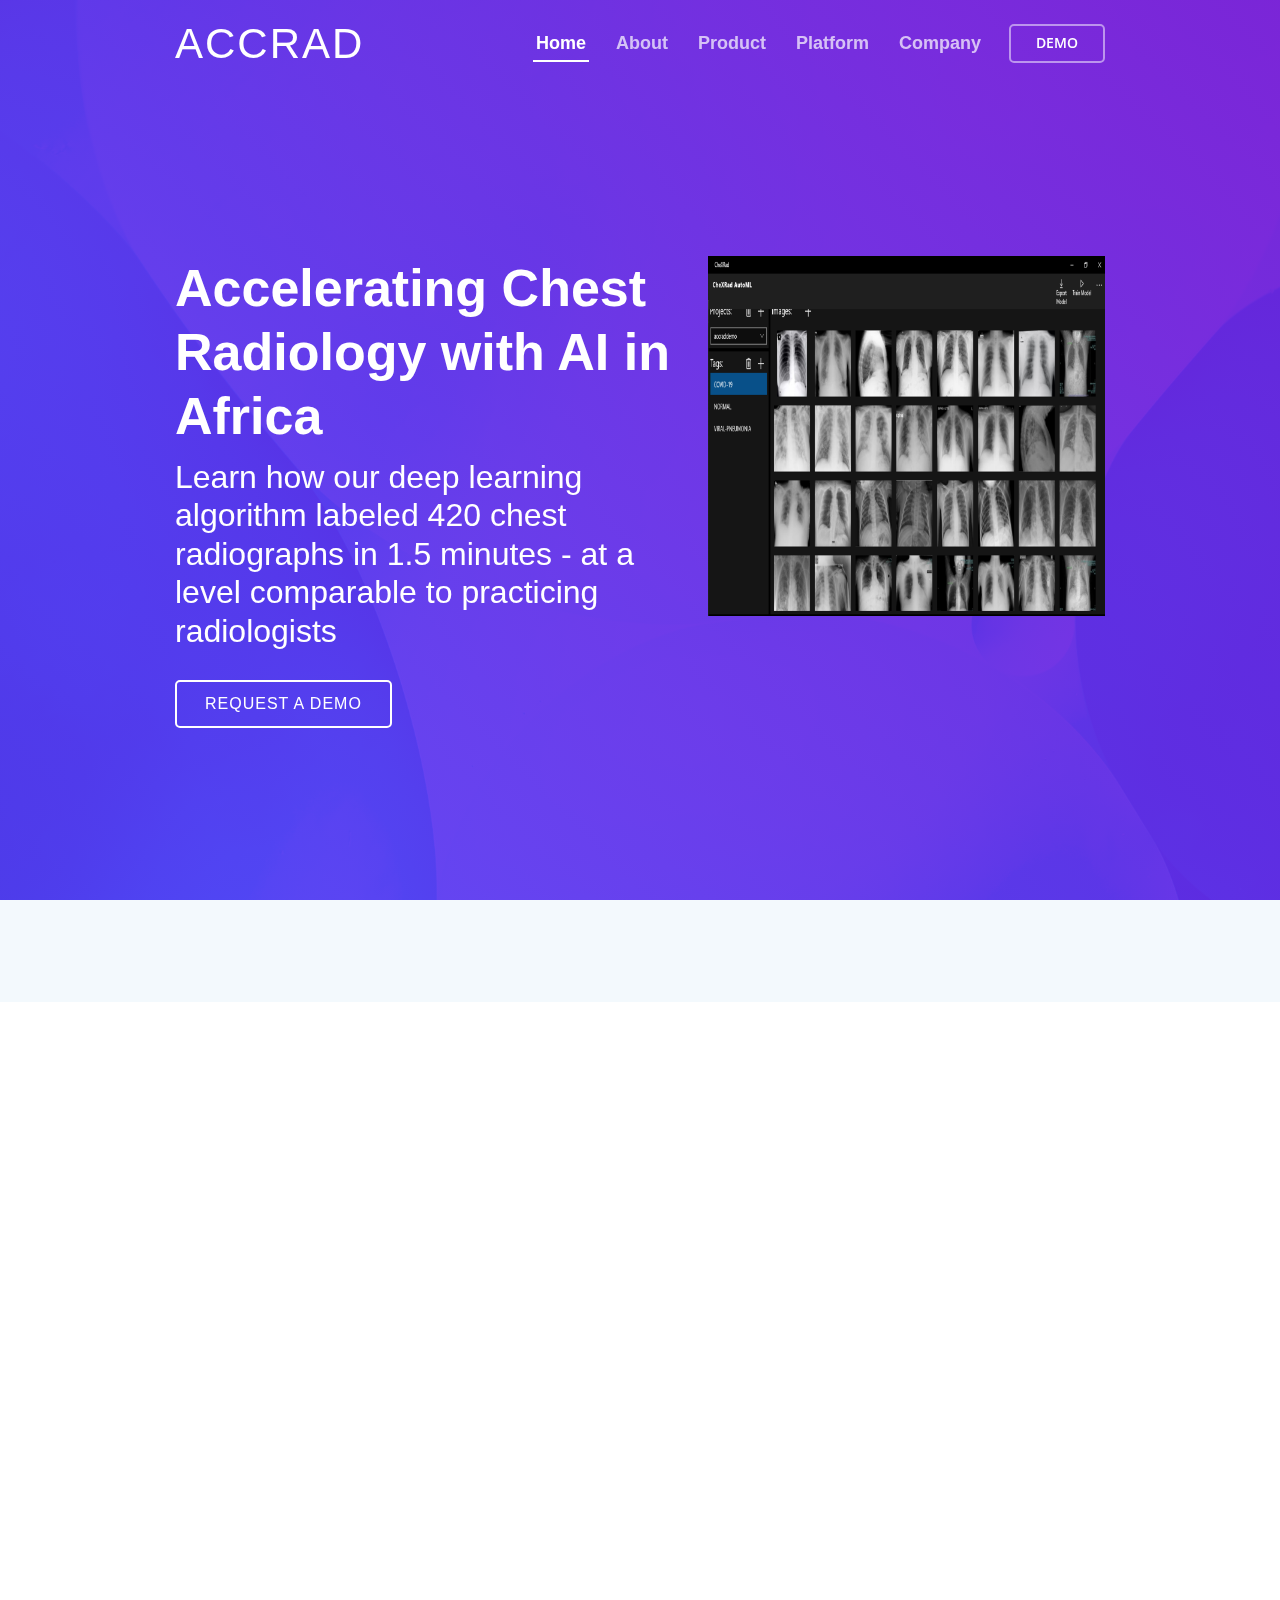
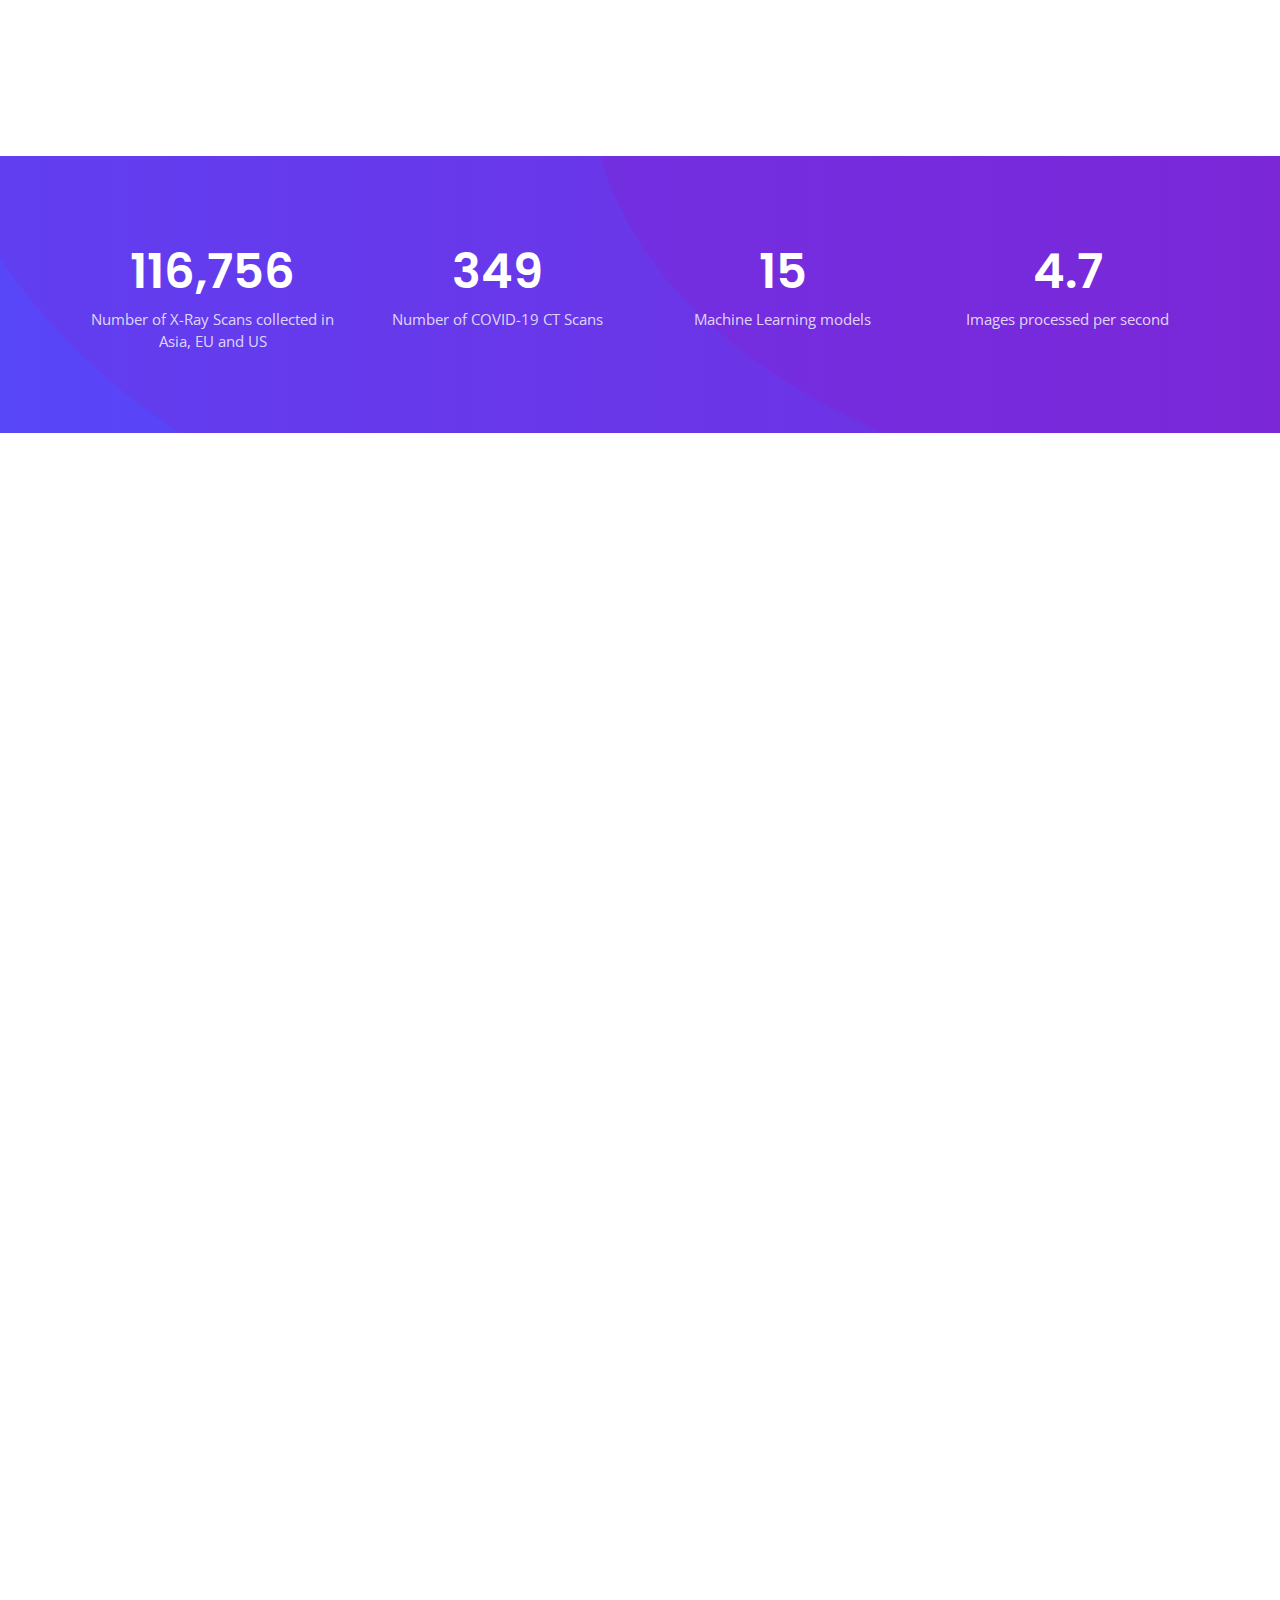
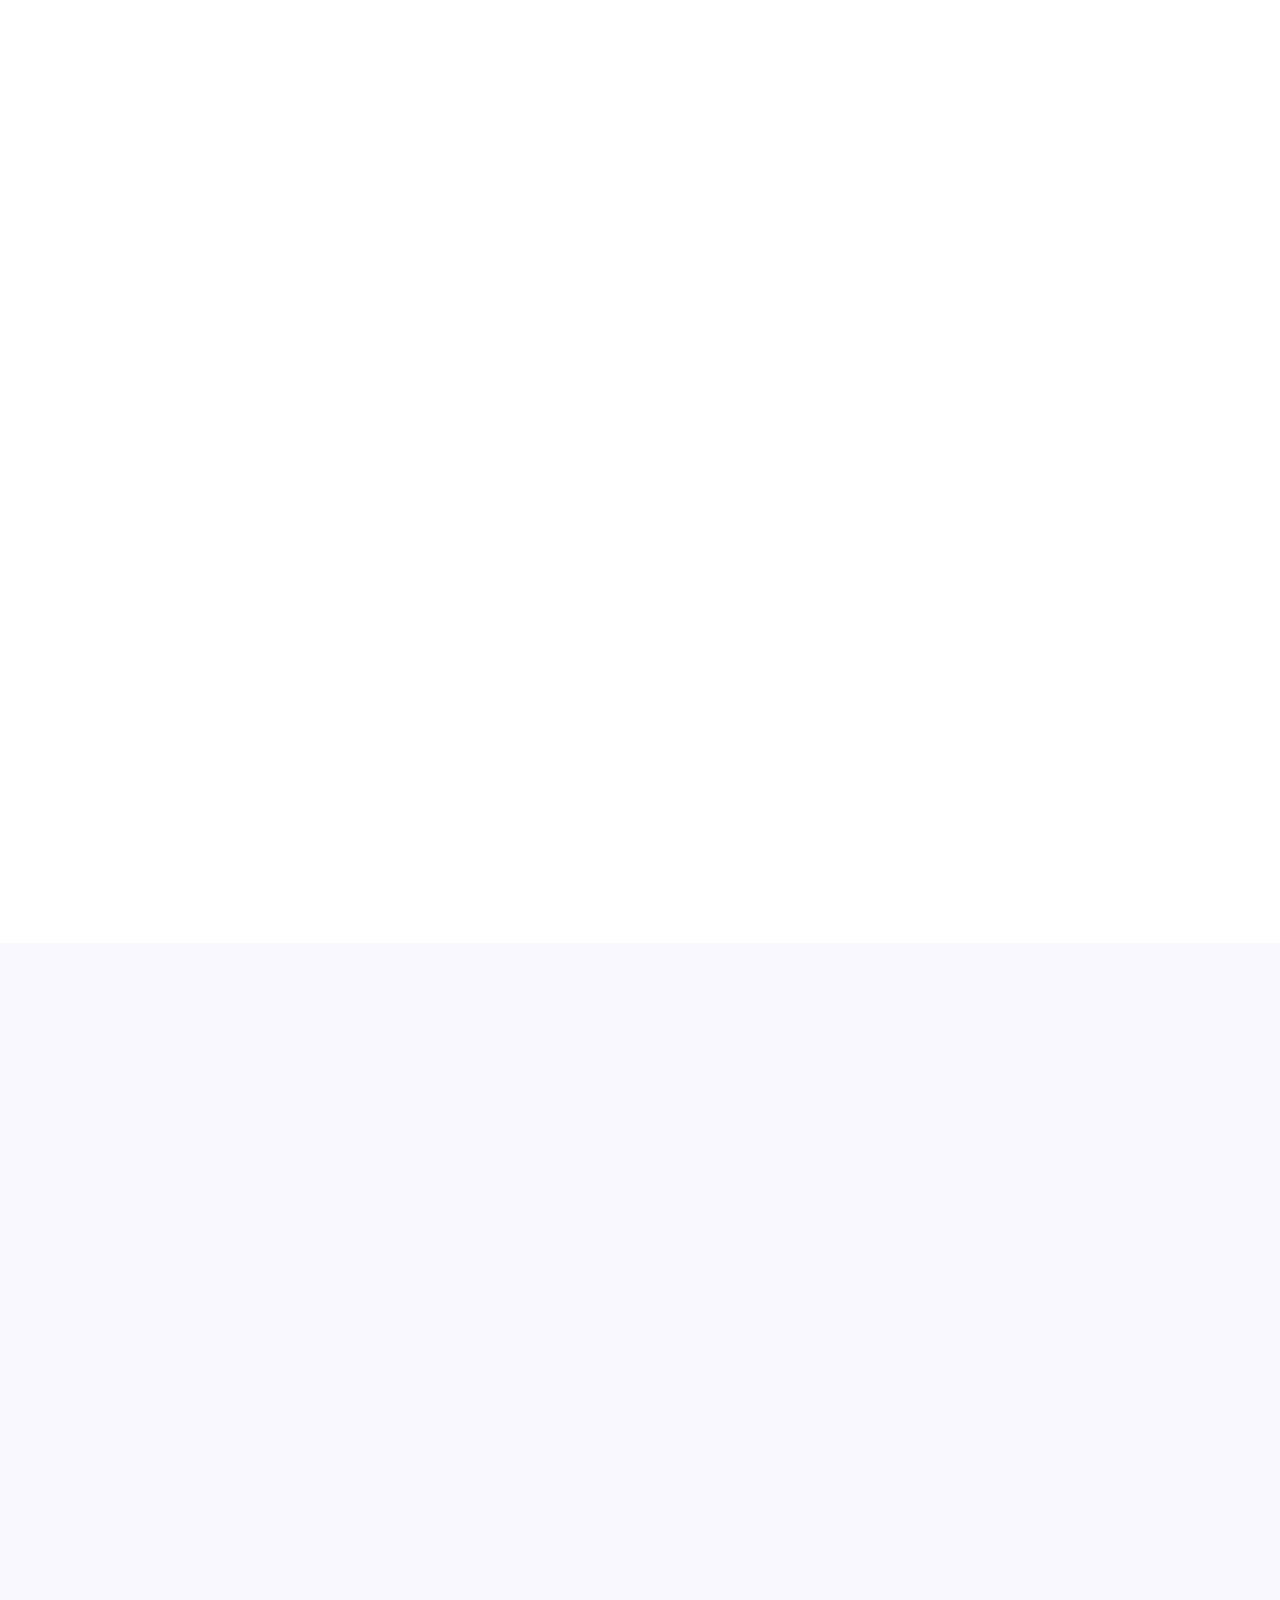
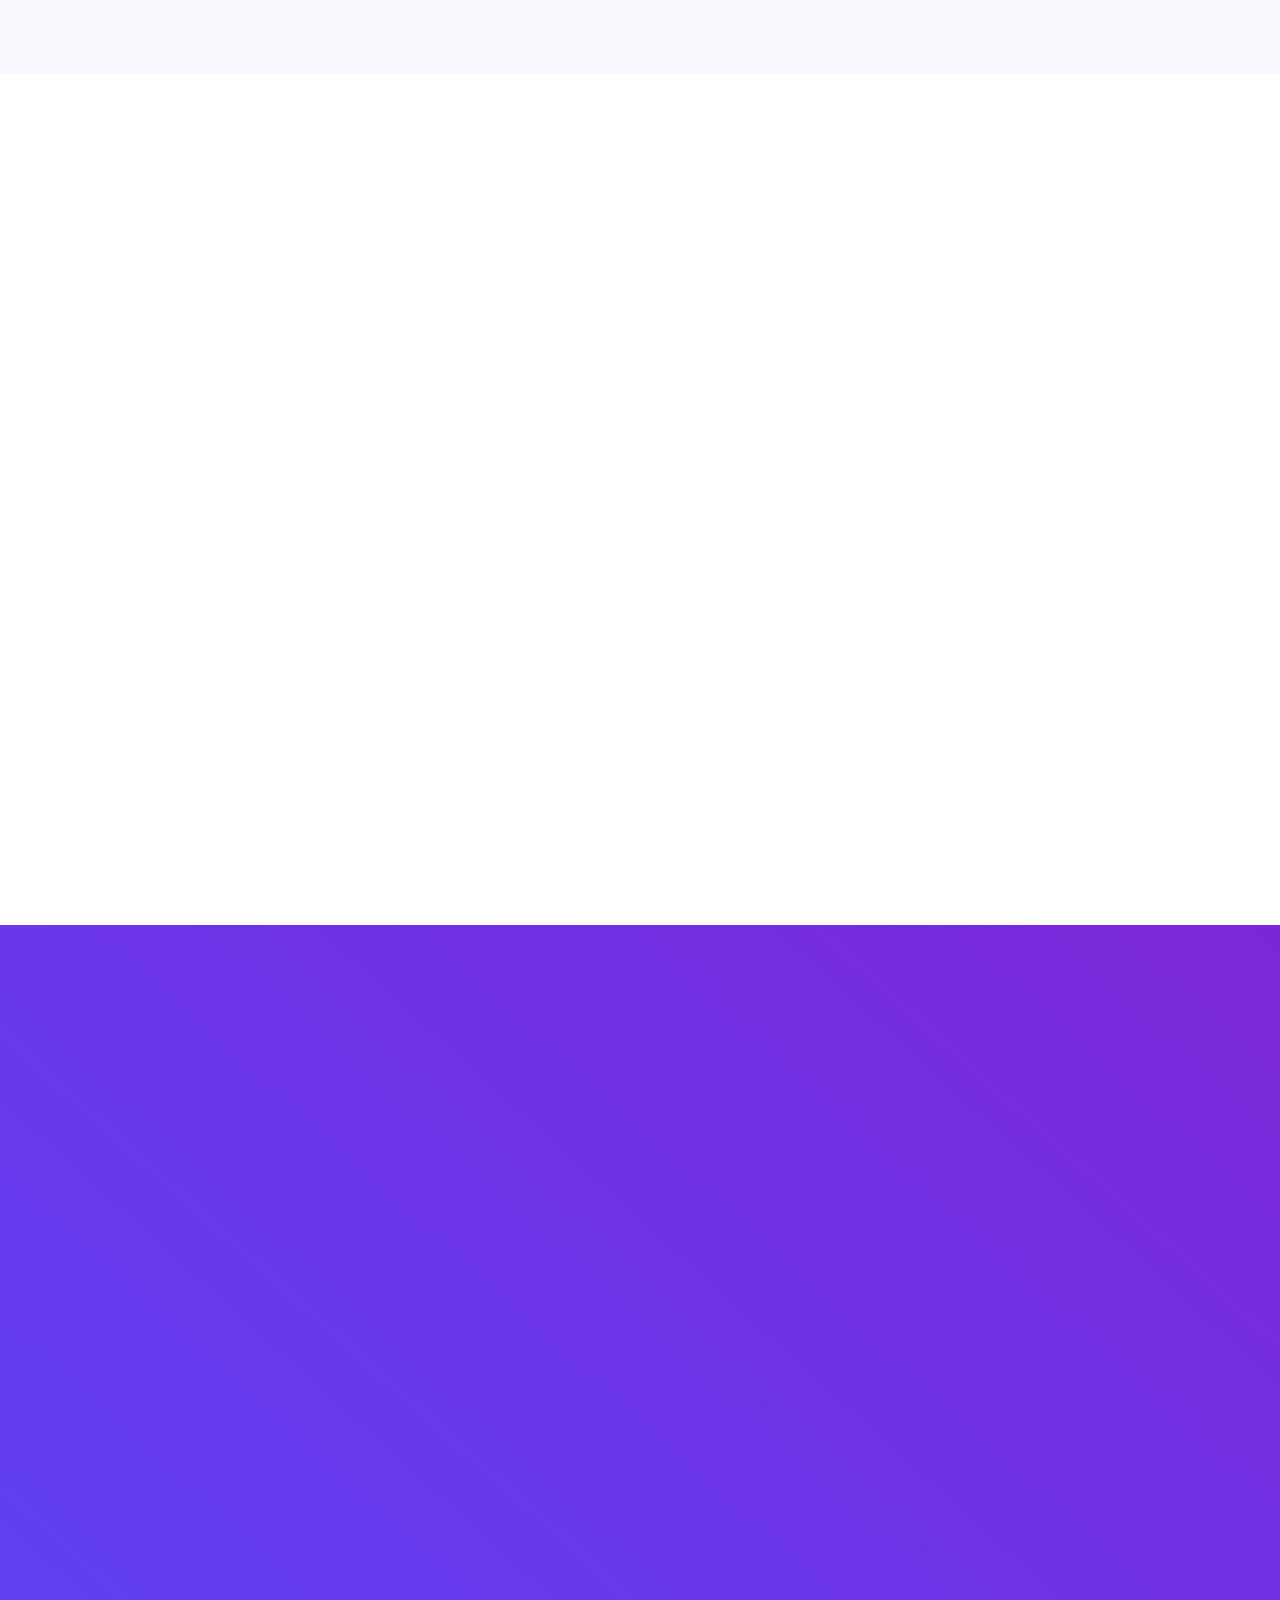
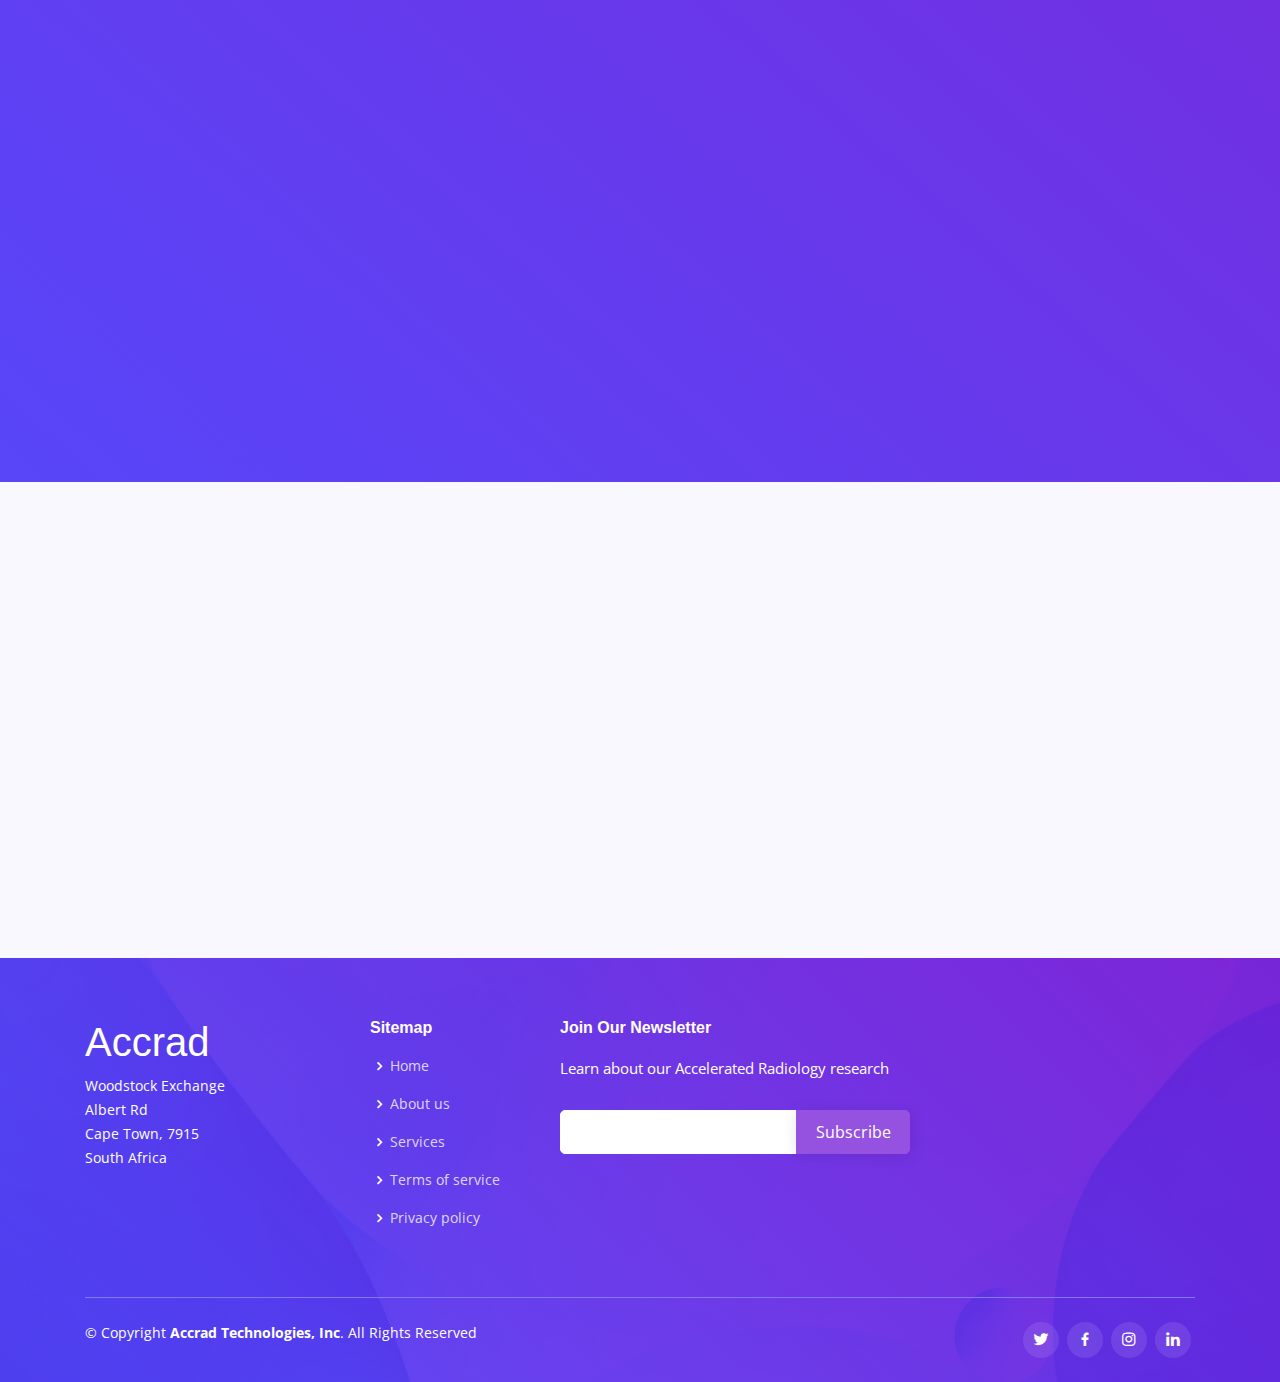
==== commit 43f9206c: "update21" ====
--- a/index.html
+++ b/index.html
@@ -2,6 +2,16 @@
 <html lang="en">
 
 <head>
+  <!-- Global site tag (gtag.js) - Google Analytics -->
+<script async src="https://www.googletagmanager.com/gtag/js?id=UA-179427275-1"></script>
+<script>
+  window.dataLayer = window.dataLayer || [];
+  function gtag(){dataLayer.push(arguments);}
+  gtag('js', new Date());
+
+  gtag('config', 'UA-179427275-1');
+</script>
+
   <meta charset="utf-8">
   <meta content="width=device-width, initial-scale=1.0" name="viewport">
 
@@ -59,7 +69,7 @@
             </ul>
           </nav><!-- .nav-menu -->
 
-          <a href="#contact" class="get-started-btn scrollto">DOWNLOAD</a>
+          <a href="https://accrad.4ir-abi.co.za" class="get-started-btn scrollto">DEMO</a>
         </div>
       </div>
 
@@ -74,7 +84,7 @@
         <div class="col-xl-5 col-lg-6 pt-3 pt-lg-0 order-2 order-lg-1 d-flex flex-column justify-content-center">
           <h1>Accelerating Chest Radiology with AI in Africa</h1>
           <h2>Learn how our deep learning algorithm labeled 420 chest radiographs in 1.5 minutes - at a level comparable to practicing radiologists</h2>
-          <div><a href="#contact" class="btn-get-started scrollto">Register & Download</a></div>
+          <div><a href="https://accrad.4ir-abi.co.za" class="btn-get-started scrollto">REQUEST A DEMO</a></div>
         </div>
         <div class="col-xl-4 col-lg-6 order-1 order-lg-2 hero-img" data-aos="zoom-in" data-aos-delay="150">
           <img src="assets/img/hero-img.png" class="img-fluid animated" alt="">
@@ -322,100 +332,6 @@
 
       </div>
     </section><!-- End About Section -->
-  
-
-    <!-- ======= Team Section ======= -->
-    <section id="team" class="team">
-      <div class="container">
-
-        <div class="row">
-          <div class="col-lg-4">
-            <div class="section-title" data-aos="fade-right">
-              <h1>Team</h1>
-              <p>We are devoted to conquering cancer and
-                other chest pathologies across Africa by
-                assisting radiologists. Our mission is to
-                deliver 100% accurate diagnosis using AI as the Radialogist's assistant.</p>
-            </div>
-          </div>
-          <div class="col-lg-8">
-            <div class="row">
-
-              <div class="col-lg-6">
-                <div class="member" data-aos="zoom-in" data-aos-delay="100">
-                  <div class="pic"><img src="assets/img/team/team-1.jpg" class="img-fluid" alt=""></div>
-                  <div class="member-info">
-                    <h4>Shahram Rezasade</h4>
-                    <span>Chief Executive Officer</span>
-                    <p>Co-Founder</p>
-                    <div class="social">
-                      <a href="https://twitter.com/AccradAI" class="twitter"><i class="bx bxl-twitter"></i></a>
-                      <a href="https://www.instagram.com/accrad/" class="facebook"><i class="bx bxl-facebook"></i></a>
-                      <a href="https://www.instagram.com/accrad/" class="instagram"><i class="bx bxl-instagram"></i></a>
-                      <a href="https://www.linkedin.com/in/srezasade/?originalSubdomain=uk"> <i class="bx bxl-linkedin"></i> </a>
-                    </div>
-                  </div>
-                </div>
-              </div>
-
-              <div class="col-lg-6 mt-4 mt-lg-0">
-                <div class="member" data-aos="zoom-in" data-aos-delay="200">
-                  <div class="pic"><img src="assets/img/team/team-2.jpg" class="img-fluid" alt=""></div>
-                  <div class="member-info">
-                    <h4>Thabo Koee</h4>
-                    <span>Chief Technology Officer</span>
-                    <p>Co-Founder</p>
-                    <div class="social">
-                      <a href="https://twitter.com/AccradAI" class="twitter"><i class="bx bxl-twitter"></i></a>
-                      <a href="https://www.instagram.com/accrad/" class="facebook"><i class="bx bxl-facebook"></i></a>
-                      <a href="https://www.instagram.com/accrad/" class="instagram"><i class="bx bxl-instagram"></i></a>
-                      <a href=""> <i class="bx bxl-linkedin"></i> </a>
-                    </div>
-                  </div>
-                </div>
-              </div>
-
-              <div class="col-lg-6 mt-4">
-                <div class="member" data-aos="zoom-in" data-aos-delay="300">
-                  <div class="pic"><img src="assets/img/team/team-3.jpg" class="img-fluid" alt=""></div>
-                  <div class="member-info">
-                    <h4>Moloti Tebogo Nakampe</h4>
-                    <span>Head of Applied AI</span>
-                    <p>Co-Founder</p>
-                    <div class="social">
-                      <a href="https://twitter.com/AccradAI" class="twitter"><i class="bx bxl-twitter"></i></a>
-                      <a href="https://www.instagram.com/accrad/" class="facebook"><i class="bx bxl-facebook"></i></a>
-                      <a href="https://www.instagram.com/accrad/" class="instagram"><i class="bx bxl-instagram"></i></a>
-                      <a href=""> <i class="bx bxl-linkedin"></i> </a>
-                    </div>
-                  </div>
-                </div>
-              </div>
-
-              <div class="col-lg-6 mt-4">
-                <div class="member" data-aos="zoom-in" data-aos-delay="400">
-                  <div class="pic"><img src="assets/img/team/team-4.jpg" class="img-fluid" alt=""></div>
-                  <div class="member-info">
-                    <h4>Amir Rezasade</h4>
-                    <span>Chief Medical Officer</span>
-                    <p>Radiation Oncology</p>
-                    <div class="social">
-                      <a href="https://twitter.com/AccradAI" class="twitter"><i class="bx bxl-twitter"></i></a>
-                      <a href="https://www.instagram.com/accrad/" class="facebook"><i class="bx bxl-facebook"></i></a>
-                      <a href="https://www.instagram.com/accrad/" class="instagram"><i class="bx bxl-instagram"></i></a>
-                      <a href="https://www.linkedin.com/in/amir-rezazadeh-6b0563198/"> <i class="bx bxl-linkedin"></i> </a>
-                    </div>
-                  </div>
-                </div>
-              </div>
-
-            </div>
-
-          </div>
-        </div>
-
-      </div>
-    </section><!-- End Team Section -->    
     <!-- ======= Frequently Asked Questions Section ======= -->
     <section id="faq" class="faq">
       <div class="container" data-aos="fade-up">
@@ -526,21 +442,7 @@
               </p>
             </div>
           </div>
-
-        </div>
-
-        <div class="row">
-
-          <div class="col-lg-6 ">
-            <iframe class="mb-4 mb-lg-0" src="https://www.google.com/maps/embed?pb=!1m18!1m12!1m3!1d3310.553403108621!2d18.44368381521181!3d-33.92689198064036!2m3!1f0!2f0!3f0!3m2!1i1024!2i768!4f13.1!3m3!1m2!1s0x1dcc5d995deb029f%3A0x5c8eab4443e8b831!2sWoodstock%20Exchange%2C%20Albert%20Rd%2C%20Woodstock%2C%20Cape%20Town%2C%207915!5e0!3m2!1sen!2sza!4v1588861807809!5m2!1sen!2sza" frameborder="0" style="border:0; width: 100%; height: 384px;" allowfullscreen></iframe>
-          </div>
-
-          <div class="col-lg-6">
-            <iframe src="https://docs.google.com/forms/d/e/1FAIpQLSdd-p27RFK25ySnwYvmjLGztiaTW67cw_v0-pxaUWMuPN9cCQ/viewform?embedded=true" width="640" height="745" frameborder="0" marginheight="0" marginwidth="0">Loading…</iframe>
-          </div>
-
-        </div>
-
+        </div>
       </div>
     </section><!-- End Contact Section -->
 
